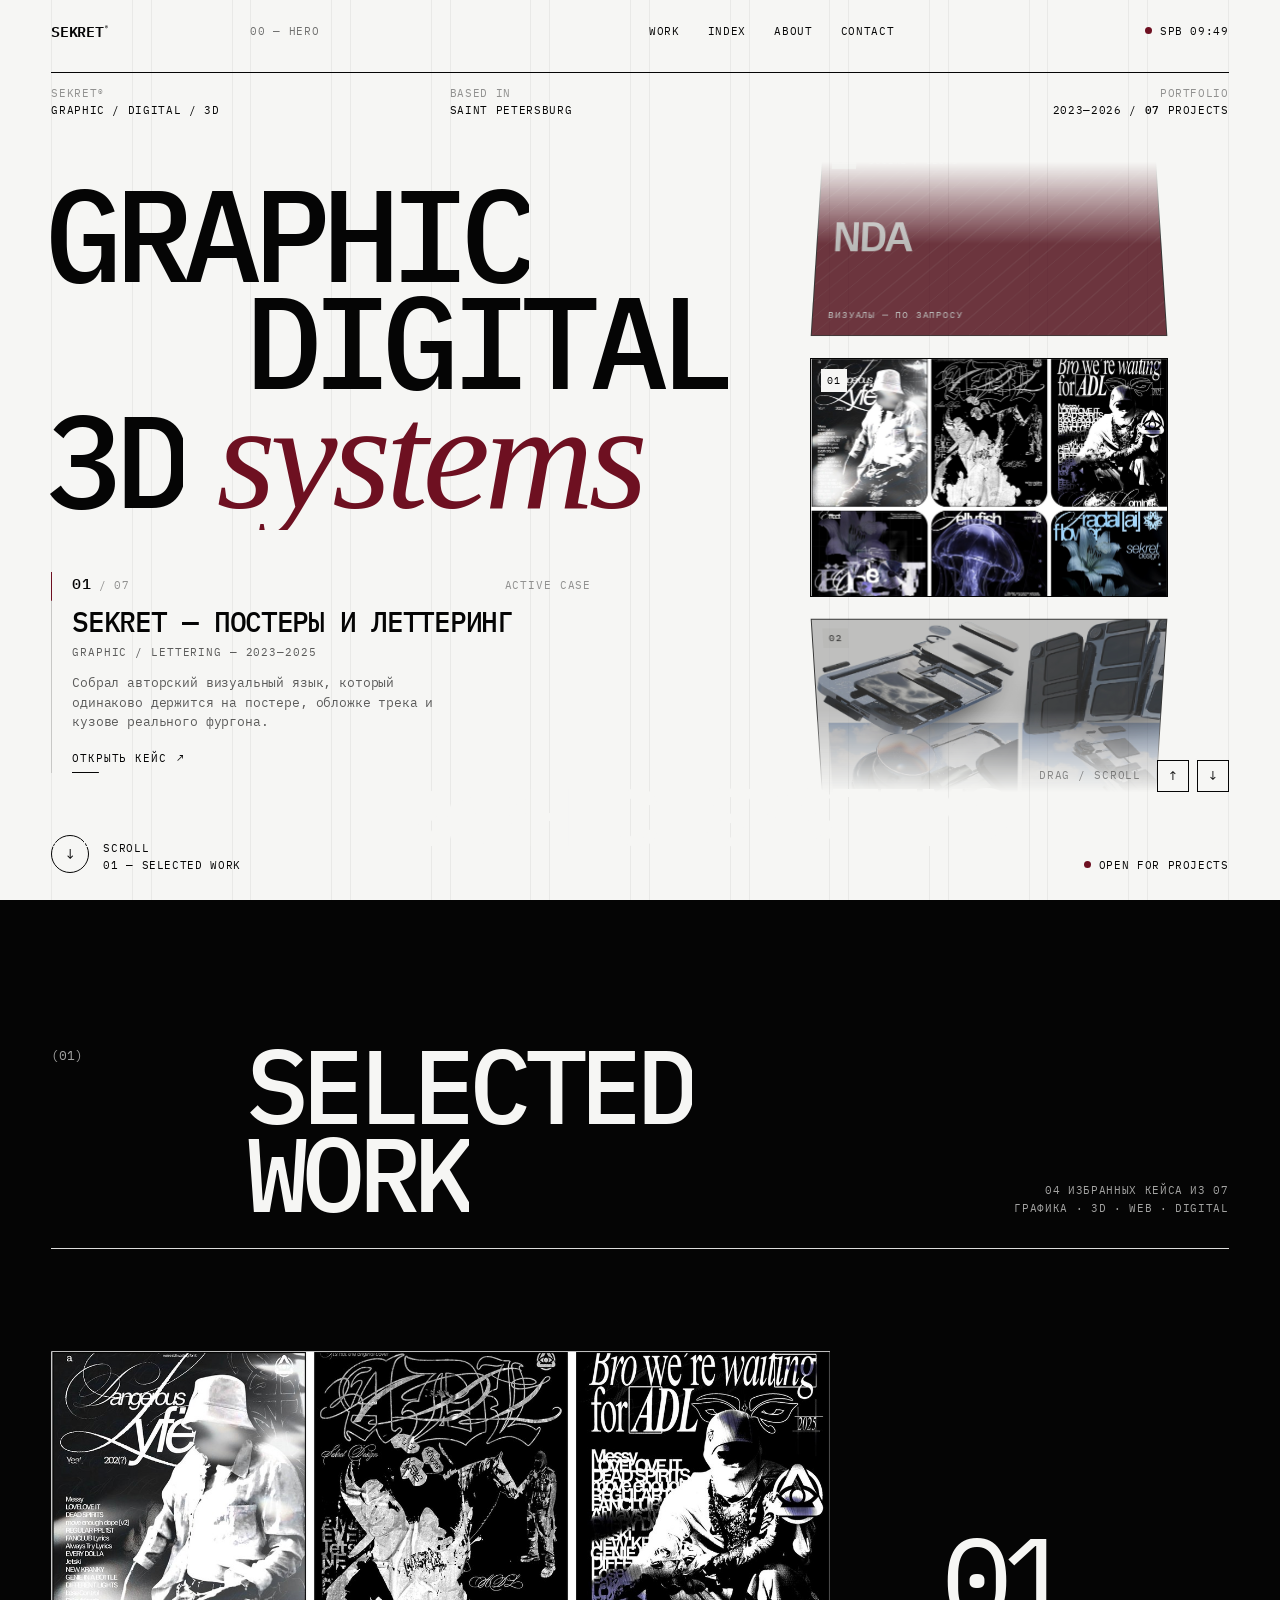
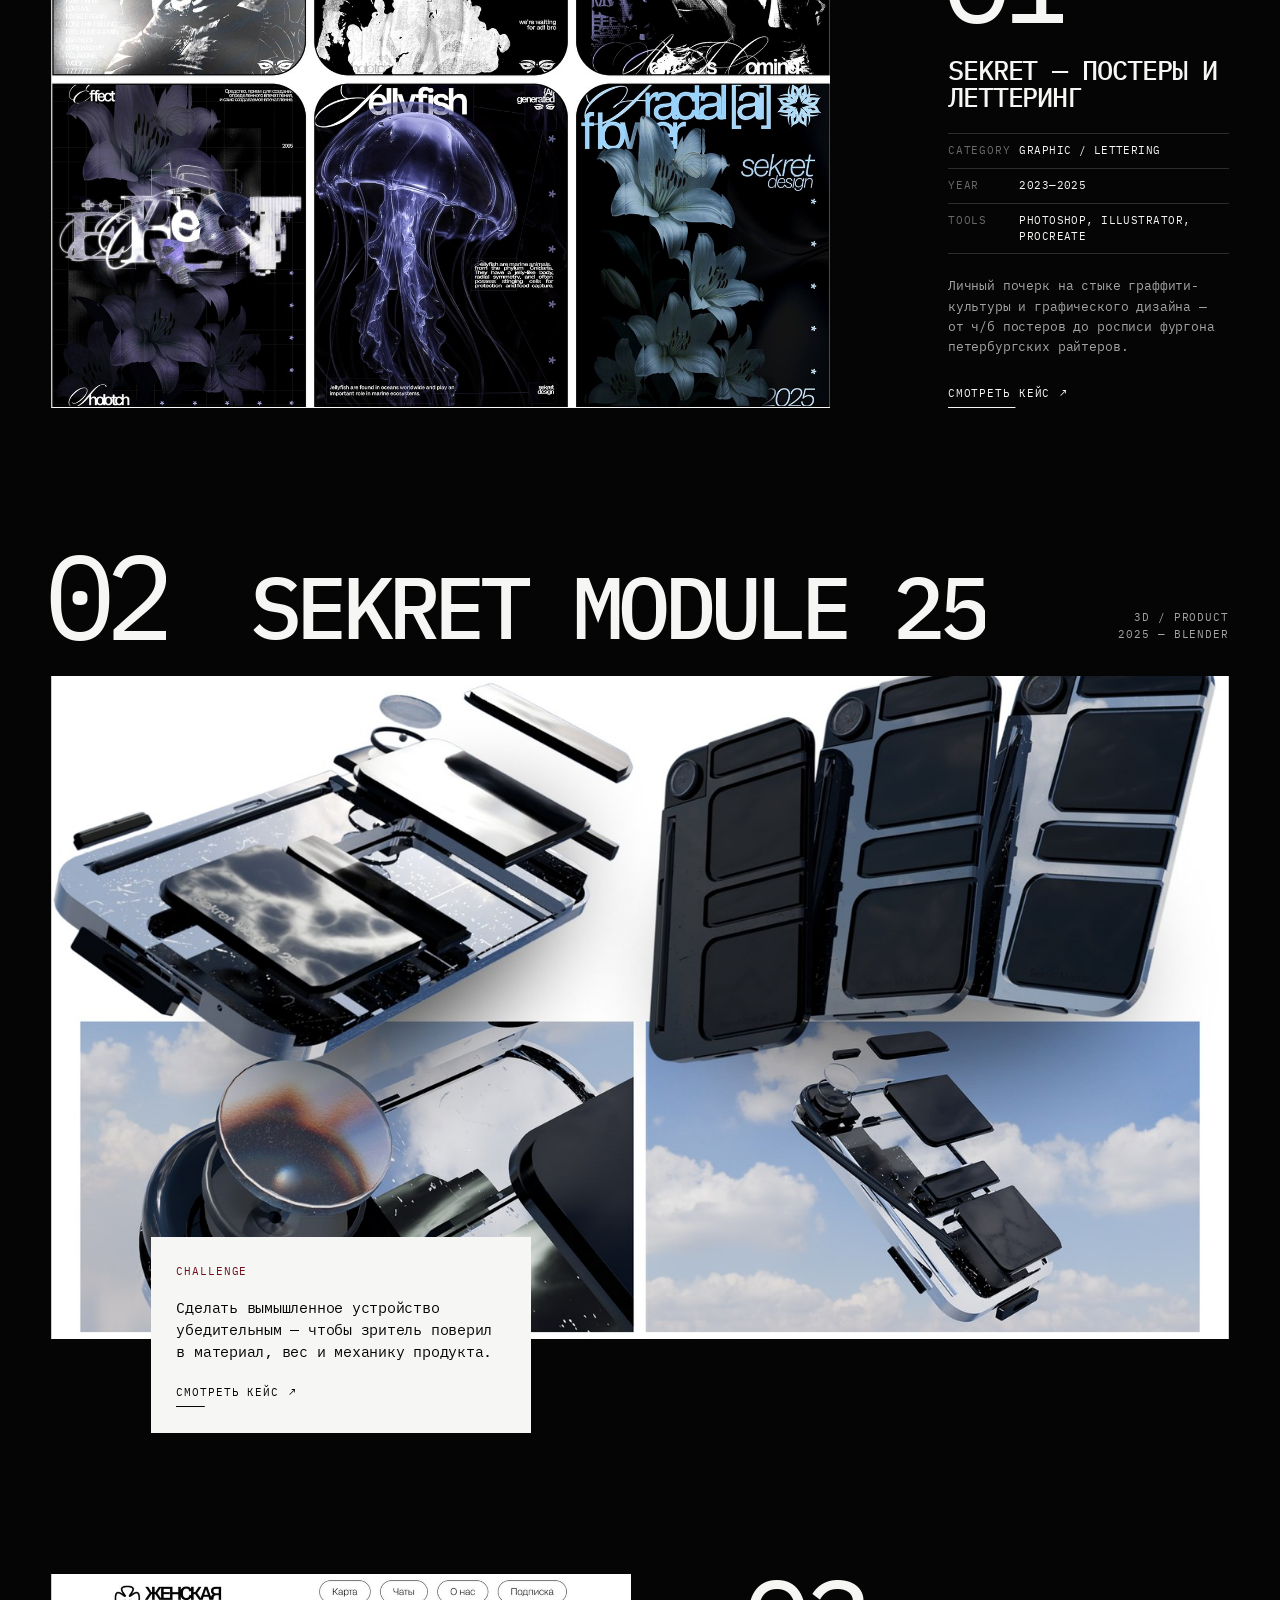
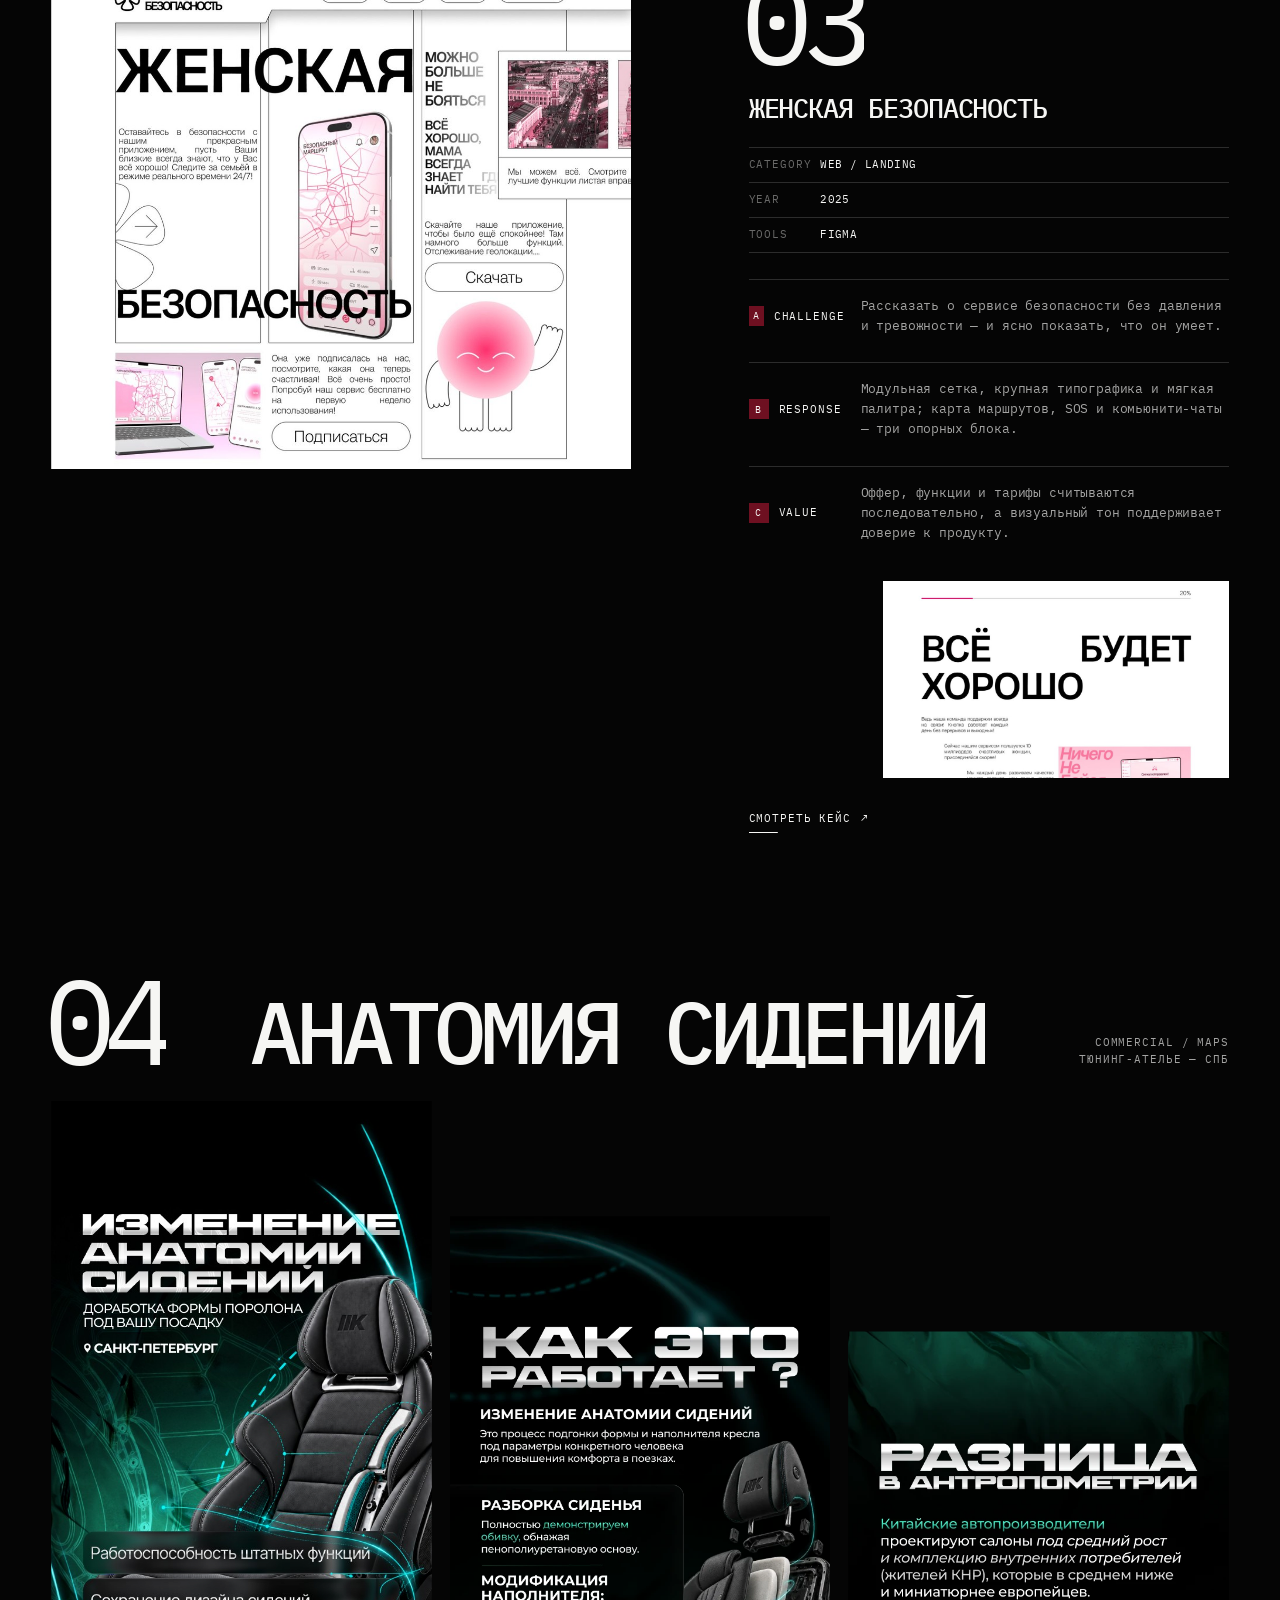
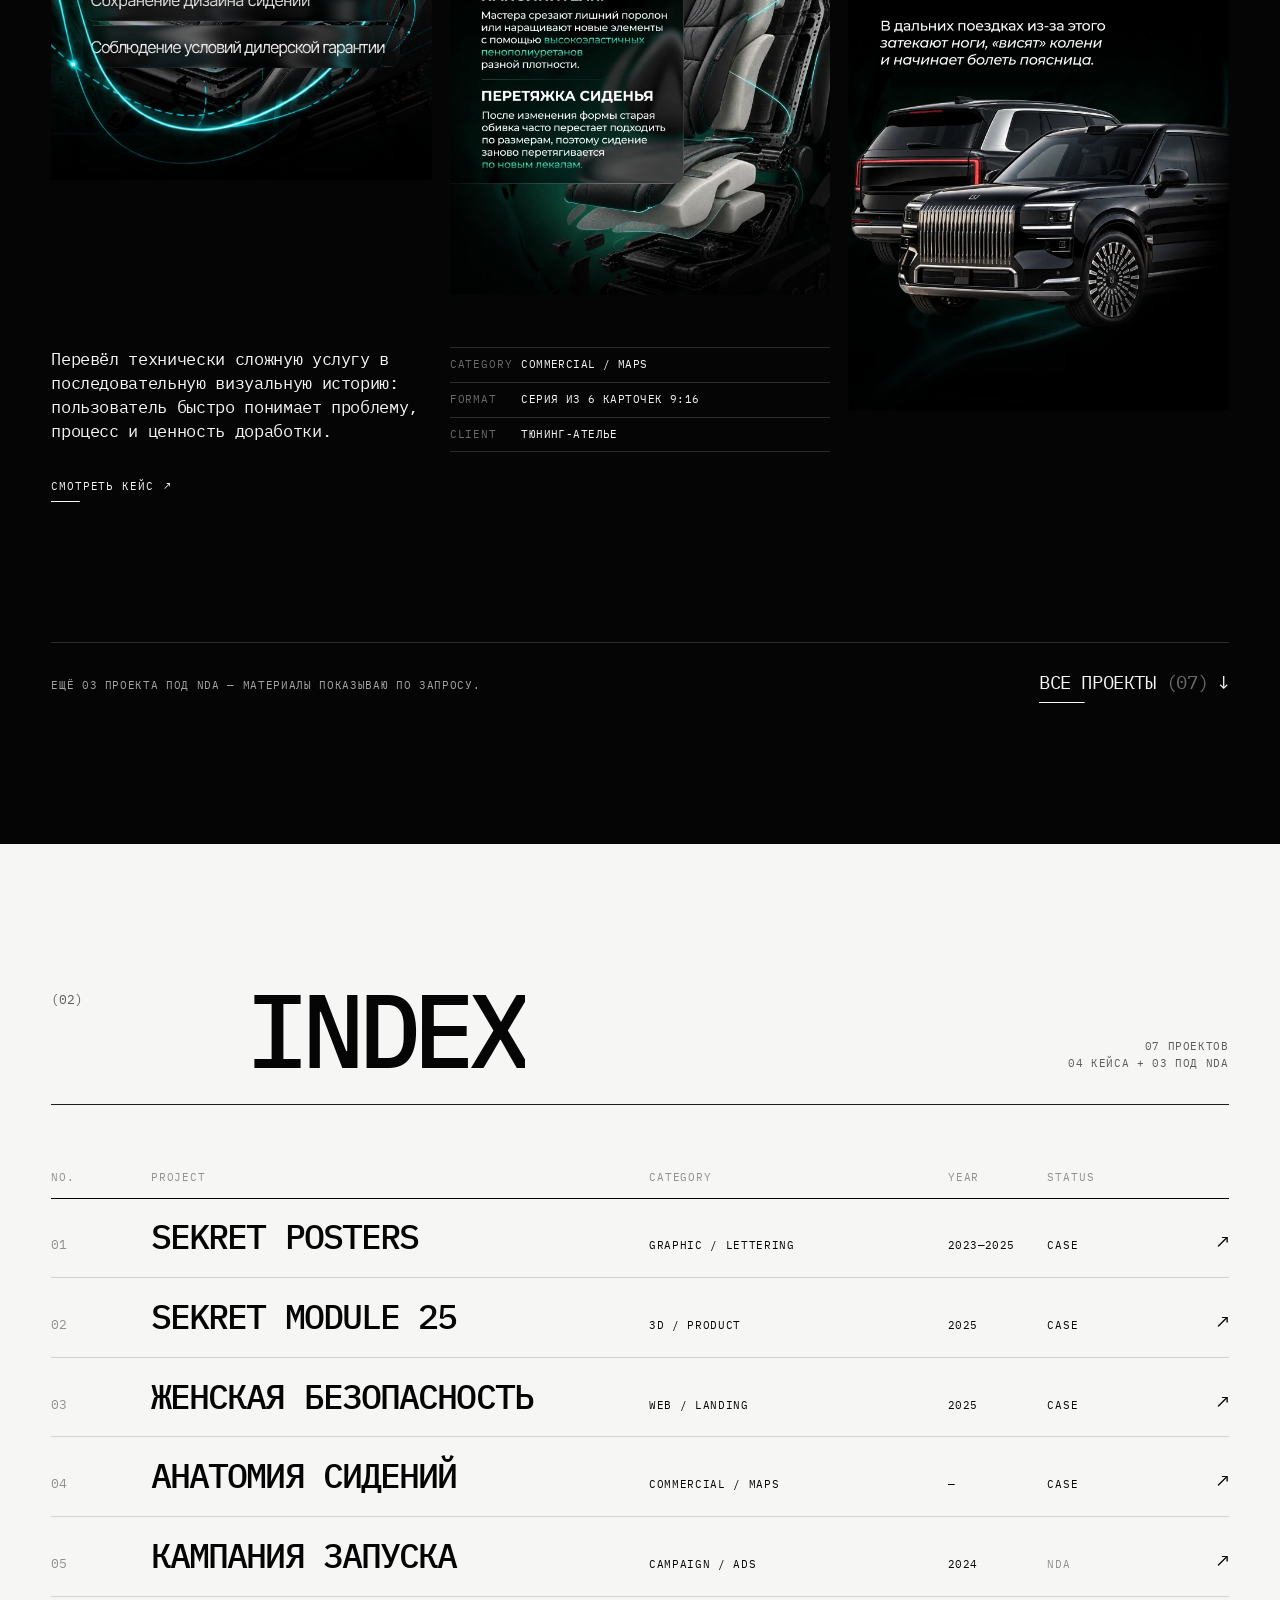
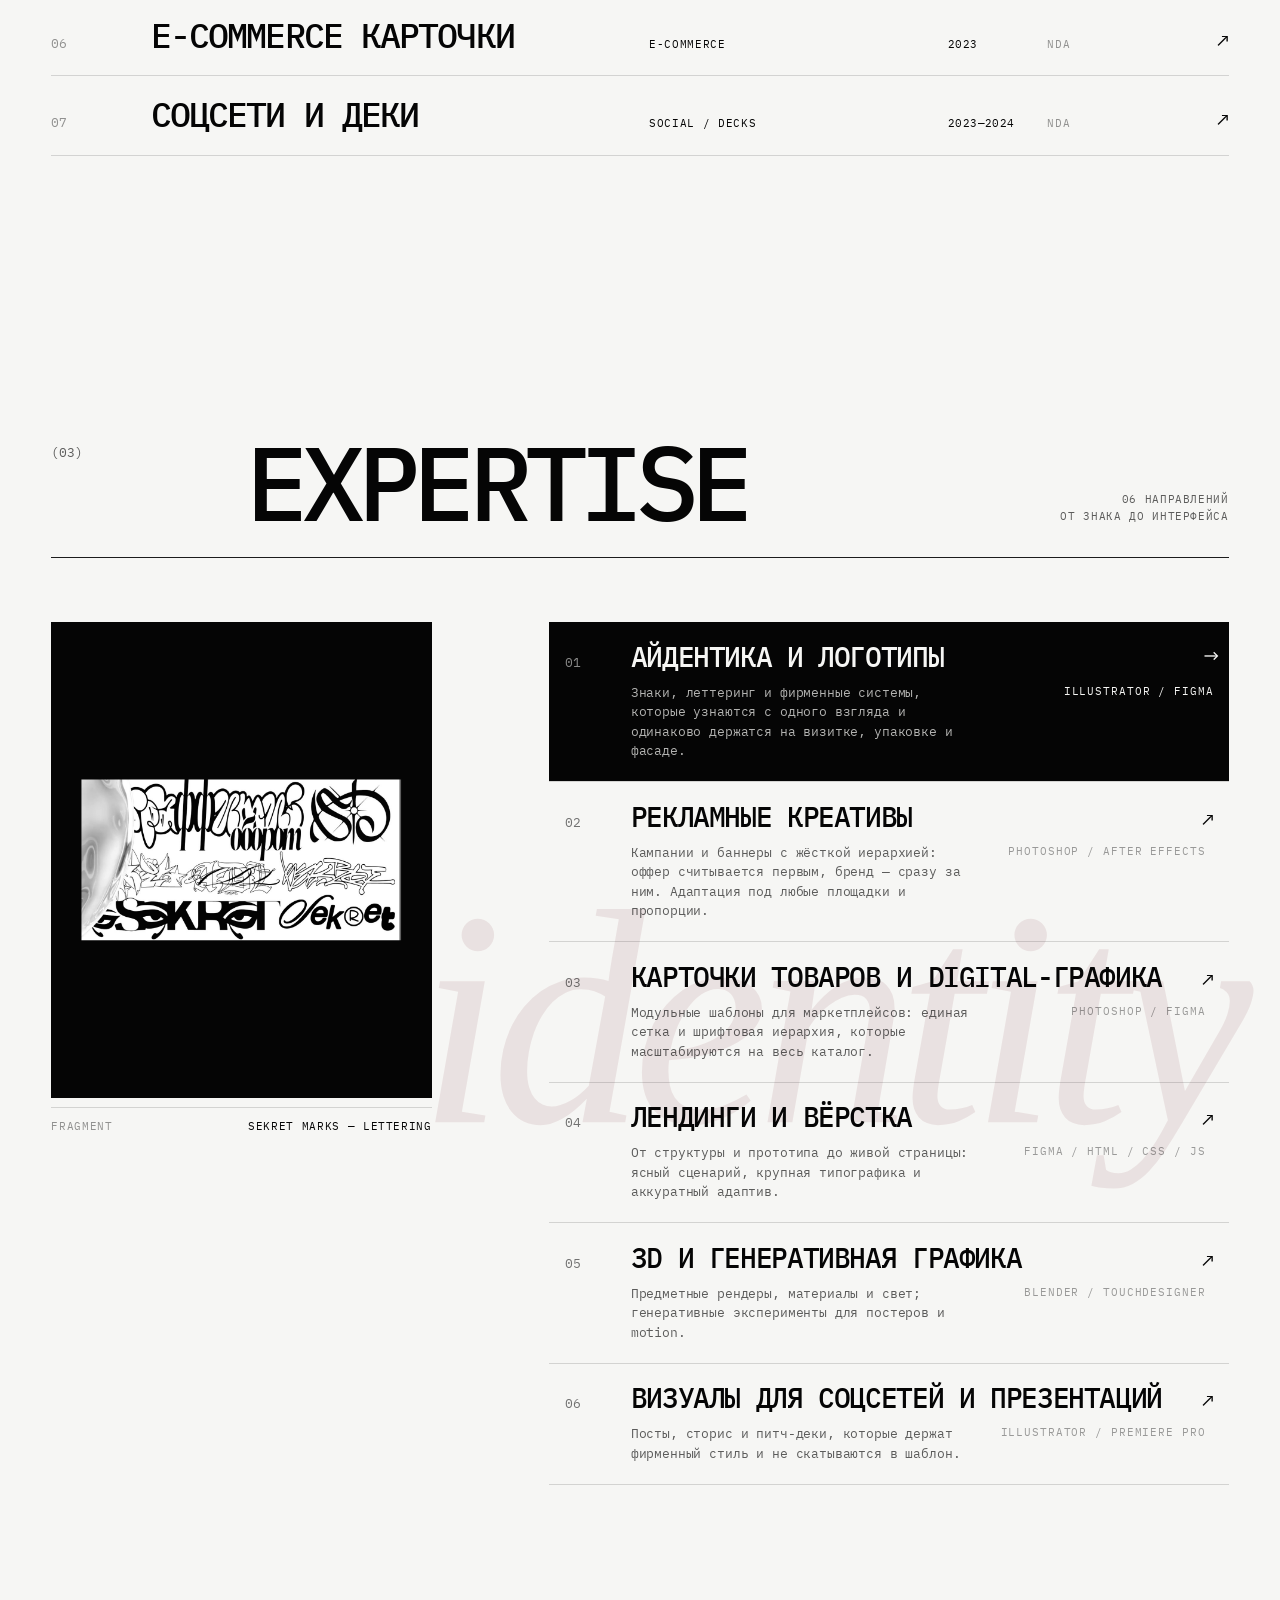
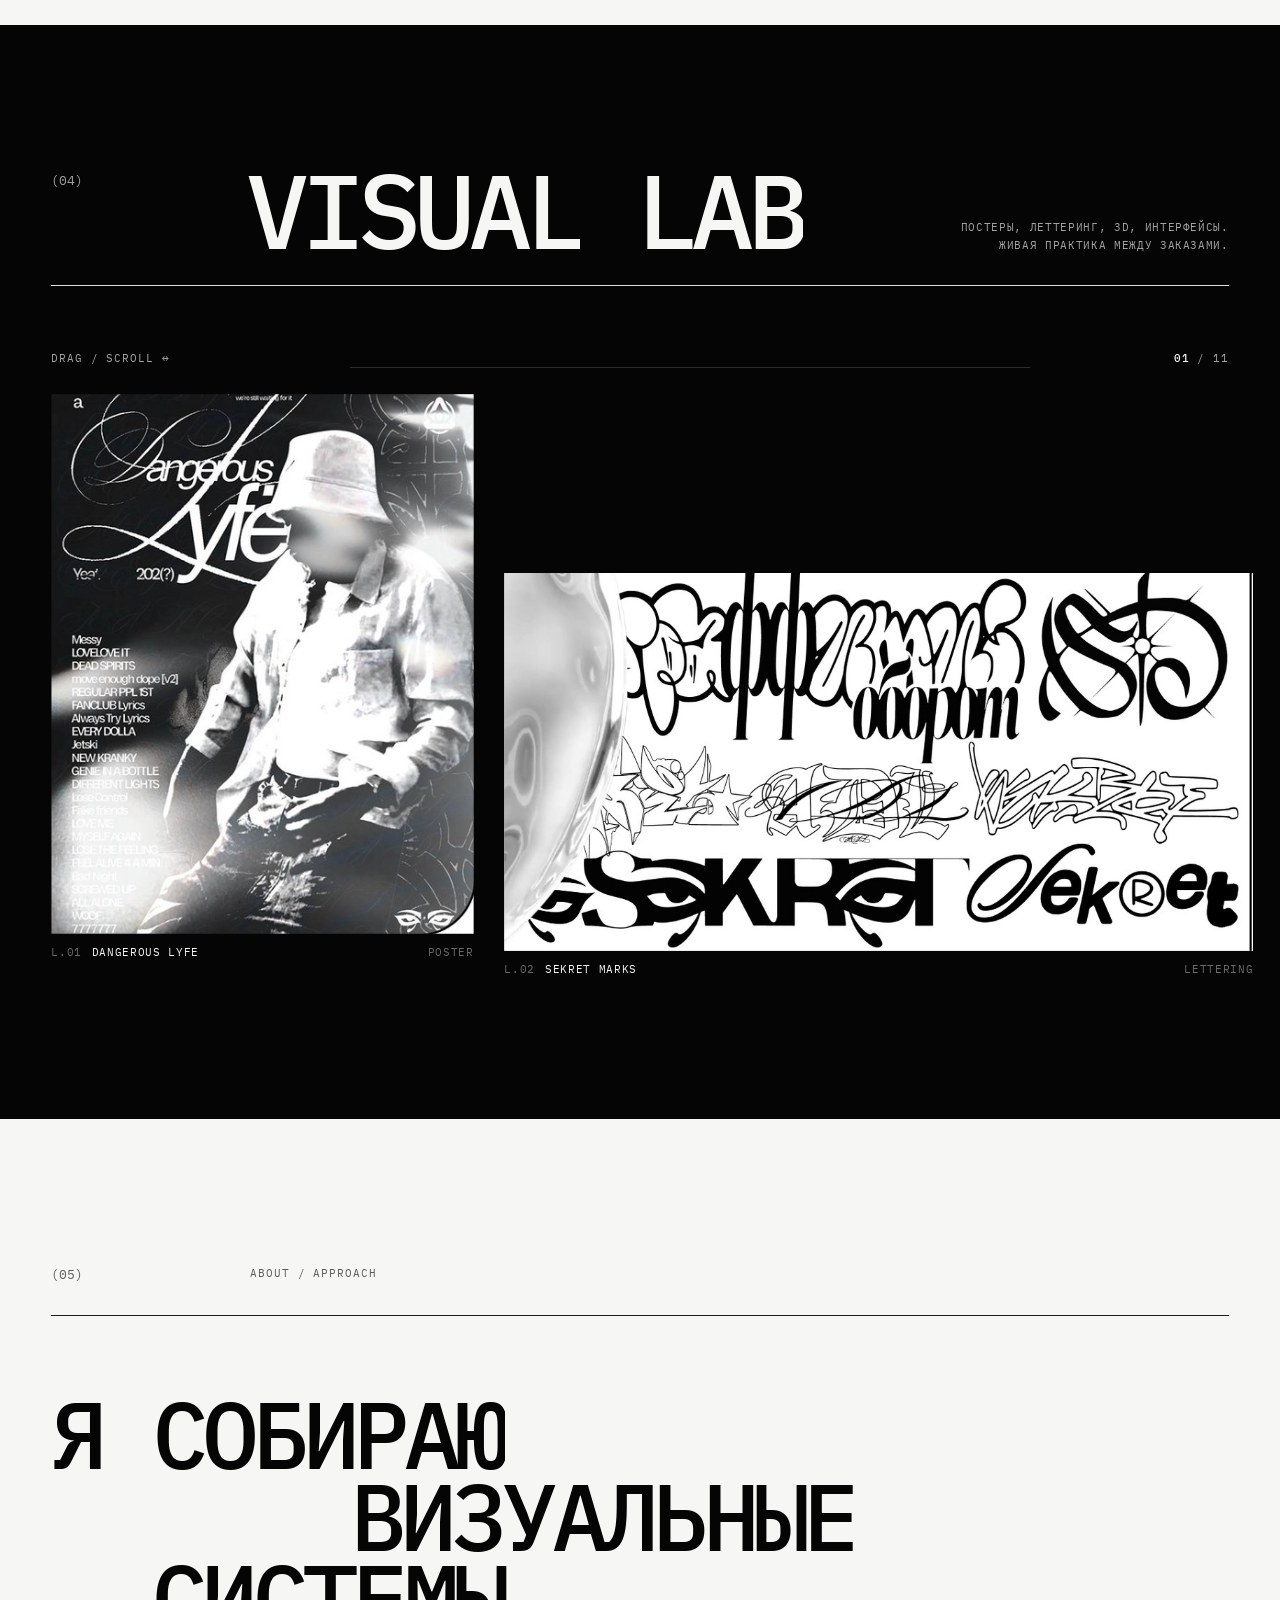
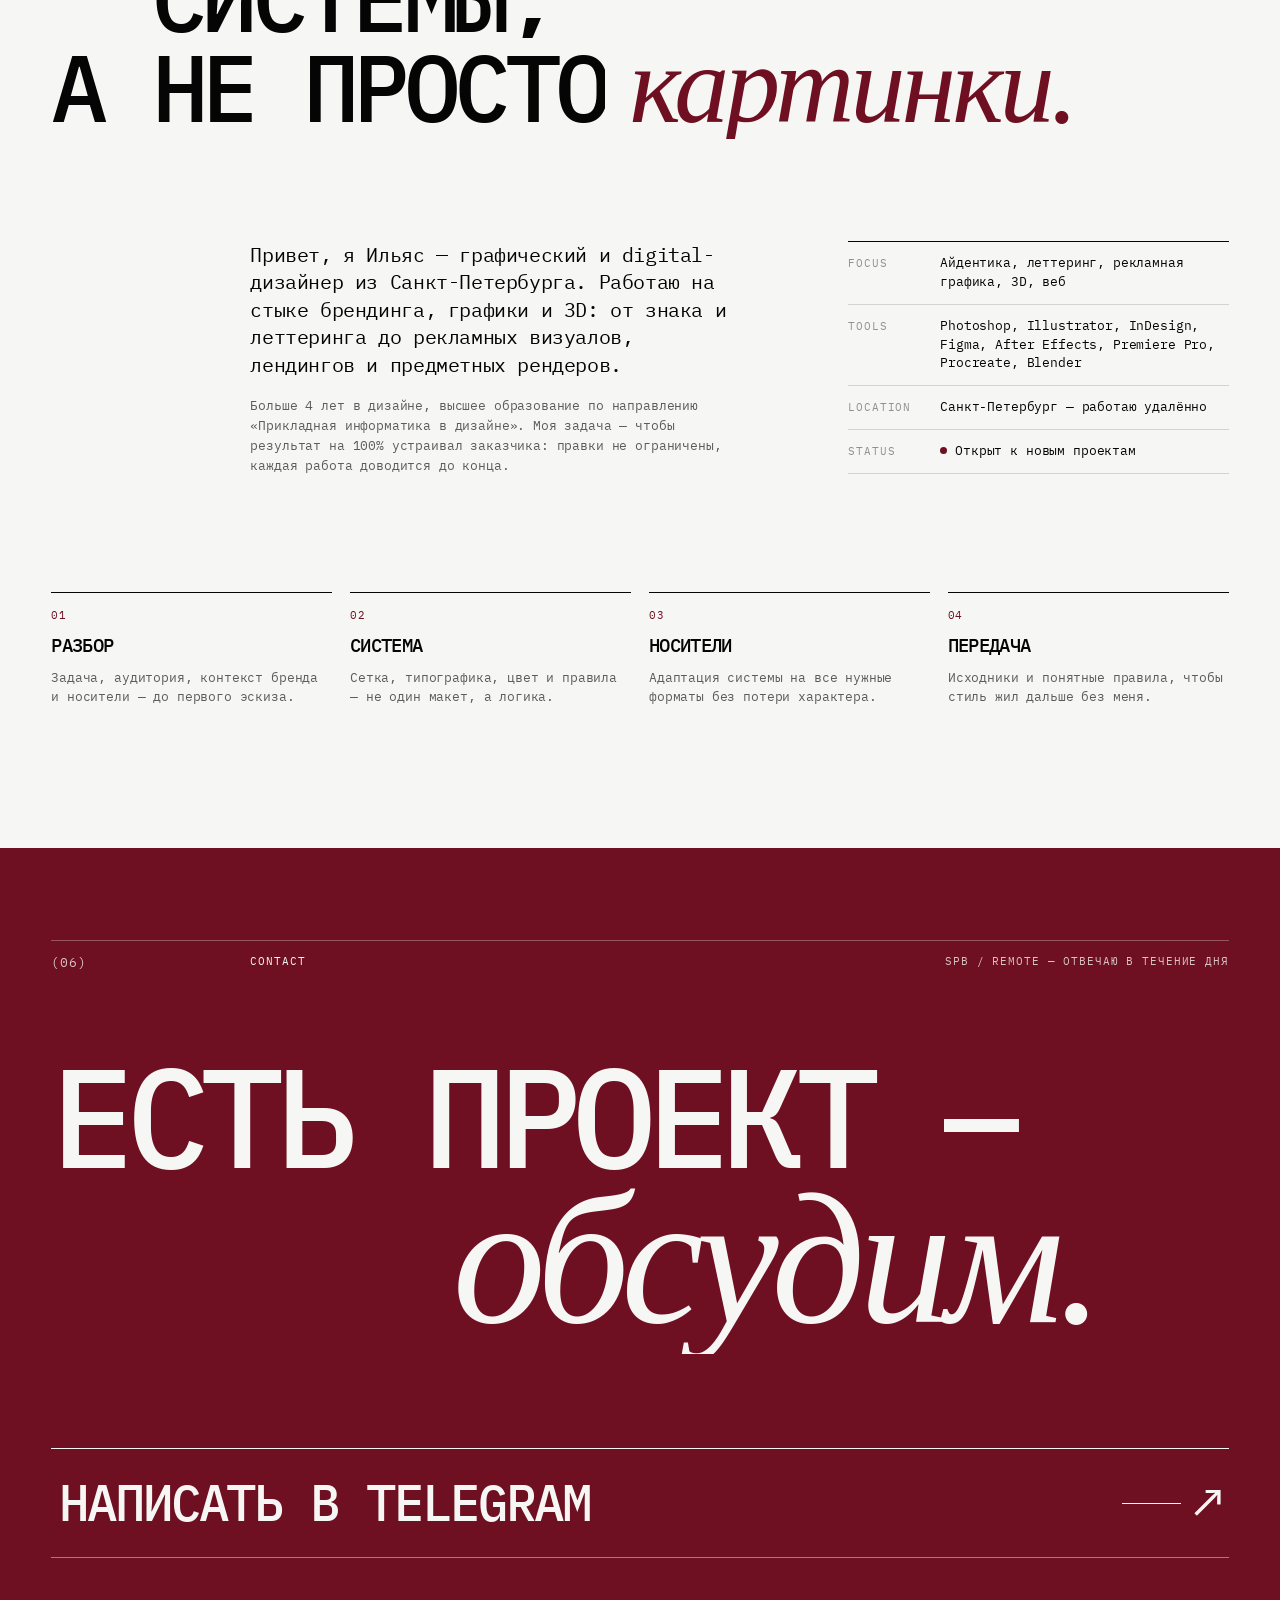
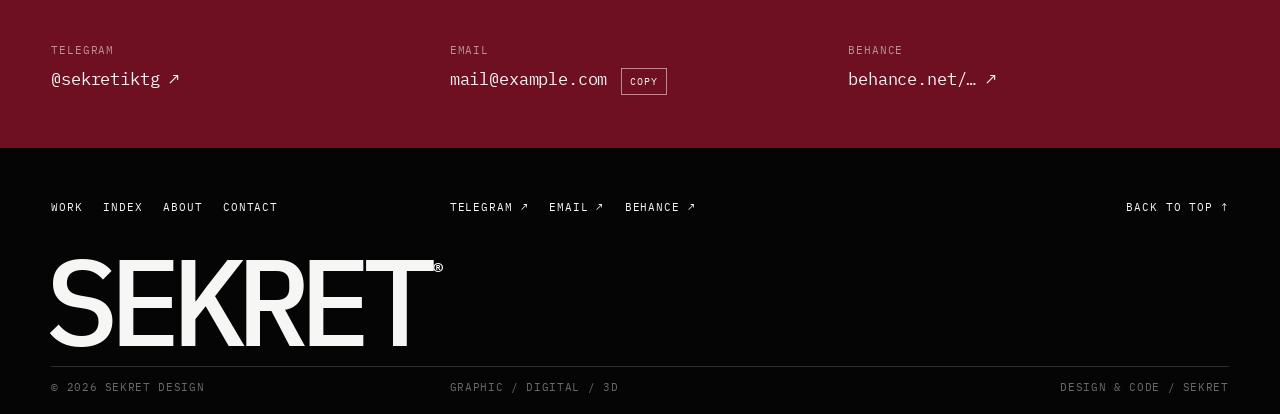
==== index.html @ 42b6dc70 "Initial commit" ====
<!DOCTYPE html>
<html lang="ru">
<head>
<meta charset="UTF-8">
<meta name="viewport" content="width=device-width, initial-scale=1.0">
<title>SEKRET® — графический и digital-дизайнер</title>
<meta name="description" content="SEKRET® — графический и digital-дизайнер из Санкт-Петербурга: айдентика, леттеринг, рекламные визуалы, 3D и лендинги.">
<meta name="theme-color" content="#F6F6F4">
<script>document.documentElement.classList.add('js');</script>
<link rel="preconnect" href="https://fonts.googleapis.com">
<link rel="preconnect" href="https://fonts.gstatic.com" crossorigin>
<link href="https://fonts.googleapis.com/css2?family=IBM+Plex+Mono:ital,wght@0,300;0,400;0,500;0,600;1,400&display=swap" rel="stylesheet">
<link rel="preload" as="image" href="assets/work/posters-grid.jpg">
<link rel="stylesheet" href="styles/style.css">
</head>
<body class="page-home">

<a class="skip" href="#work">Перейти к работам</a>

<!-- Шторка: лоадер при первом входе + переход между страницами -->
<div class="curtain" id="curtain" aria-hidden="true">
  <div class="site-shell grid-12 curtain-inner">
    <span class="cu-label" id="cuLabel">SEKRET®</span>
    <span class="cu-title" id="cuTitle">Graphic systems</span>
    <span class="cu-count" id="cuCount">000</span>
  </div>
</div>

<!-- ============ HEADER ============ -->
<header class="hdr" id="hdr">
  <div class="site-shell grid-12 hdr-row">
    <a class="hdr-brand" href="index.html#top" aria-label="SEKRET — на главную">SEKRET<sup>®</sup></a>
    <p class="hdr-section" aria-hidden="true"><span id="hdrSection">00 — Hero</span></p>
    <nav class="hdr-nav" aria-label="Основная навигация">
      <a href="index.html#work">Work</a>
      <a href="index.html#index">Index</a>
      <a href="index.html#about">About</a>
      <a href="index.html#contact">Contact</a>
    </nav>
    <p class="hdr-status"><span class="dot" aria-hidden="true"></span>SPB <time id="clock">--:--</time></p>
    <button class="hdr-menu" id="menuBtn" aria-expanded="false" aria-controls="menu">Menu</button>
  </div>
  <i class="hdr-progress" id="progress" aria-hidden="true"></i>
</header>

<nav class="menu" id="menu" aria-label="Мобильное меню" hidden>
  <div class="site-shell menu-inner">
    <a href="index.html#work"><span>01</span>Work</a>
    <a href="index.html#index"><span>02</span>Index</a>
    <a href="index.html#about"><span>05</span>About</a>
    <a href="index.html#contact"><span>06</span>Contact</a>
    <p class="menu-foot">Санкт-Петербург — удалённо<br><a href="https://t.me/sekretiktg" target="_blank" rel="noopener noreferrer">Telegram ↗</a></p>
  </div>
</nav>

<main id="main">

  <!-- ============ 00 / HERO — Rotary Case Index ============ -->
  <section class="hero" id="top" data-theme="light" data-label="00 — Hero">
    <div class="hero-stage" id="heroStage">

      <div class="hero-cols site-shell grid-12" aria-hidden="true">
        <i></i><i></i><i></i><i></i><i></i><i></i><i></i><i></i><i></i><i></i><i></i><i></i>
      </div>

      <div class="hero-inner site-shell">
        <div class="hero-top grid-12">
          <p class="ht-meta ht-meta--a"><span>SEKRET®</span><span>Graphic / Digital / 3D</span></p>
          <p class="ht-meta ht-meta--c"><span>Based in</span><span>Saint Petersburg</span></p>
          <p class="ht-meta ht-meta--d"><span>Portfolio</span><span>2023—2026 / <b id="projectCount">07</b> projects</span></p>
        </div>

        <div class="hero-main grid-12">
          <div class="hero-left">
            <h1 class="hero-title" id="heroTitle" aria-label="Graphic, digital, 3D systems">
              <span class="htl htl--1" aria-hidden="true"><span class="lm"><span class="li">Graphic</span></span></span>
              <span class="htl htl--2" aria-hidden="true"><span class="lm"><span class="li">Digital</span></span></span>
              <span class="htl htl--3" aria-hidden="true"><span class="lm"><span class="li">3D</span></span><span class="lm lm--serif"><em class="li">systems</em></span></span>
            </h1>

            <div class="hero-case" id="heroCase">
              <span class="hc-line" aria-hidden="true"><i id="hcProgress"></i></span>
              <p class="hc-count"><span class="hc-swap" data-swap="no"><span class="sw">01</span></span><span class="hc-total"> / <span id="hcTotal">07</span></span><span class="hc-label">Active case</span></p>
              <h2 class="hc-title"><span class="hc-swap" data-swap="title"><span class="sw">Sekret — постеры и леттеринг</span></span></h2>
              <p class="hc-cat"><span class="hc-swap" data-swap="cat"><span class="sw">Graphic / Lettering — 2023—2025</span></span></p>
              <p class="hc-text"><span class="hc-swap" data-swap="text"><span class="sw">Собрал авторский визуальный язык, который одинаково держится на постере, обложке трека и кузове реального фургона.</span></span></p>
              <a class="case-link hc-link" id="hcLink" href="project-1.html">Открыть кейс <b>↗</b></a>
            </div>
          </div>

          <div class="wheel" id="wheel" tabindex="0" data-cursor="dragv" role="group" aria-roledescription="carousel" aria-label="Кейсы: перетащите вверх или вниз, используйте стрелки или колесо мыши">
            <div class="wheel-stage" id="wheelStage">
              <div class="wheel-drum" id="wheelDrum">
                <!-- статичная обложка без JS; с JS барабан строится из scripts/projects.js -->
                <a class="wc is-active" href="project-1.html" aria-label="01 — Sekret — постеры и леттеринг"><span class="wc-media fit"><span class="crop" style="--sw:1800;--sh:1350;--x:186;--y:73;--w:1428;--h:952"><img src="assets/work/posters-grid.jpg" alt=""></span></span><span class="wc-no">01</span></a>
              </div>
            </div>
            <div class="wheel-ui">
              <span class="wu-hint"><span class="wu-d">Drag / scroll</span><span class="wu-m">Swipe</span></span>
              <button class="wu-btn" type="button" data-step="-1" aria-label="Предыдущий кейс">↑</button>
              <button class="wu-btn" type="button" data-step="1" aria-label="Следующий кейс">↓</button>
            </div>
          </div>
        </div>

        <div class="hero-foot grid-12">
          <a class="hero-cue" href="#work"><span class="cue-arrow" aria-hidden="true">↓</span><span>Scroll<br>01 — Selected work</span></a>
          <p class="hero-avail"><span class="dot" aria-hidden="true"></span>Open for projects</p>
        </div>
      </div>

      <div class="hero-veil" aria-hidden="true"></div>
    </div>
  </section>

  <!-- ============ 01 / SELECTED WORK ============ -->
  <section class="selected" id="work" data-theme="dark" data-label="01 — Work">

    <header class="sec-head site-shell grid-12">
      <p class="sec-num" data-reveal="text"><span class="lm"><span class="li">(01)</span></span></p>
      <h2 class="sec-title" data-reveal="text"><span class="lm"><span class="li">Selected</span></span> <span class="lm"><span class="li">work</span></span></h2>
      <p class="sec-meta" data-reveal="fade">04 избранных кейса из 07<br>Графика · 3D · Web · Digital</p>
      <i class="sec-rule" data-reveal="line"></i>
    </header>

    <!-- CASE 01 — media 8 cols + info 3 cols -->
    <article class="case case--a site-shell grid-12">
      <a class="case-media" href="project-1.html" data-cursor="view" aria-label="Открыть кейс: Sekret — постеры и леттеринг">
        <span class="case-frame" data-reveal="media">
          <span class="crop" style="--sw:1800;--sh:1350;--x:186;--y:73;--w:1428;--h:1204"><img src="assets/work/posters-grid.jpg" alt="Серия из шести постеров Sekret Design: Dangerous Lyfe, ADL, Effect, Jellyfish, Fractal flower" loading="lazy"></span>
        </span>
        <span class="case-overlay">
          <span class="co-tag">Арт-дирекшн · типографика · леттеринг</span>
          <span class="co-text">Собрал авторский визуальный язык, который одинаково держится на постере, обложке трека и кузове реального фургона.</span>
          <span class="co-cta">View project <b>↗</b></span>
        </span>
      </a>
      <div class="case-info">
        <span class="case-no" data-reveal="text"><span class="lm"><span class="li">01</span></span></span>
        <h3 class="case-title"><a href="project-1.html">Sekret — постеры и леттеринг</a></h3>
        <dl class="case-meta">
          <div><dt>Category</dt><dd>Graphic / Lettering</dd></div>
          <div><dt>Year</dt><dd>2023—2025</dd></div>
          <div><dt>Tools</dt><dd>Photoshop, Illustrator, Procreate</dd></div>
        </dl>
        <p class="case-statement">Личный почерк на стыке граффити-культуры и графического дизайна — от ч/б постеров до росписи фургона петербургских райтеров.</p>
        <a class="case-link" href="project-1.html">Смотреть кейс <b>↗</b></a>
      </div>
    </article>

    <!-- CASE 02 — full-width media + floating caption -->
    <article class="case case--b site-shell grid-12">
      <div class="case-headline">
        <span class="case-no" data-reveal="text"><span class="lm"><span class="li">02</span></span></span>
        <h3 class="case-title case-title--xl" data-reveal="text"><span class="lm"><span class="li"><a href="project-4.html">Sekret Module 25</a></span></span></h3>
        <p class="case-kicker">3D / Product<br>2025 — Blender</p>
      </div>
      <a class="case-media" href="project-4.html" data-cursor="view" aria-label="Открыть кейс: Sekret Module 25">
        <span class="case-frame" data-reveal="media">
          <span class="crop" style="--sw:1800;--sh:1027;--x:150;--y:116;--w:1500;--h:845"><img src="assets/work/3d-cover.jpg" alt="Модульное складное устройство Sekret Module 25: разборная схема, три стадии складывания и крупные планы на фоне неба" loading="lazy"></span>
        </span>
        <span class="case-overlay">
          <span class="co-tag">Моделирование · материалы · свет · анимация</span>
          <span class="co-text">Показал несуществующий продукт так, чтобы он ощущался осязаемым: материал и разборная схема становятся главным аргументом.</span>
          <span class="co-cta">View project <b>↗</b></span>
        </span>
      </a>
      <div class="case-float">
        <p class="cf-label">Challenge</p>
        <p class="cf-text">Сделать вымышленное устройство убедительным — чтобы зритель поверил в материал, вес и механику продукта.</p>
        <a class="case-link" href="project-4.html">Смотреть кейс <b>↗</b></a>
      </div>
    </article>

    <!-- CASE 03 — sticky media + scrolling story -->
    <article class="case case--c site-shell grid-12">
      <div class="case-sticky">
        <a class="case-media" href="project-5.html" data-cursor="view" aria-label="Открыть кейс: Женская безопасность">
          <span class="case-frame" data-reveal="media">
            <span class="crop" style="--sw:1100;--sh:1037;--x:0;--y:0;--w:1100;--h:940"><img src="assets/work/landing-cover.jpg" alt="Первый экран лендинга «Женская безопасность»: крупная типографика, смартфон с картой безопасного маршрута" loading="lazy"></span>
          </span>
          <span class="case-overlay">
            <span class="co-tag">UX-структура · веб-дизайн</span>
            <span class="co-text">Выстроил иерархию лендинга так, чтобы ключевые функции считывались с первого экрана, а тон оставался спокойным.</span>
            <span class="co-cta">View project <b>↗</b></span>
          </span>
        </a>
      </div>
      <div class="case-story">
        <span class="case-no" data-reveal="text"><span class="lm"><span class="li">03</span></span></span>
        <h3 class="case-title"><a href="project-5.html">Женская безопасность</a></h3>
        <dl class="case-meta">
          <div><dt>Category</dt><dd>Web / Landing</dd></div>
          <div><dt>Year</dt><dd>2025</dd></div>
          <div><dt>Tools</dt><dd>Figma</dd></div>
        </dl>
        <div class="story-step" data-reveal="fade">
          <p class="ss-label"><span>A</span>Challenge</p>
          <p>Рассказать о сервисе безопасности без давления и тревожности — и ясно показать, что он умеет.</p>
        </div>
        <div class="story-step" data-reveal="fade">
          <p class="ss-label"><span>B</span>Response</p>
          <p>Модульная сетка, крупная типографика и мягкая палитра; карта маршрутов, SOS и комьюнити-чаты — три опорных блока.</p>
        </div>
        <div class="story-step" data-reveal="fade">
          <p class="ss-label"><span>C</span>Value</p>
          <p>Оффер, функции и тарифы считываются последовательно, а визуальный тон поддерживает доверие к продукту.</p>
        </div>
        <div class="case-aux"><div data-reveal="media">
          <span class="crop" style="--sw:1100;--sh:917;--x:0;--y:290;--w:1100;--h:627"><img src="assets/work/landing-02.jpg" alt="Блок лендинга «Всё будет хорошо» с крупной типографикой" loading="lazy"></span>
        </div></div>
        <a class="case-link" href="project-5.html">Смотреть кейс <b>↗</b></a>
      </div>
    </article>

    <!-- CASE 04 — triptych of vertical cards -->
    <article class="case case--d site-shell grid-12">
      <div class="case-headline">
        <span class="case-no" data-reveal="text"><span class="lm"><span class="li">04</span></span></span>
        <h3 class="case-title case-title--xl" data-reveal="text"><span class="lm"><span class="li"><a href="project-7.html">Анатомия сидений</a></span></span></h3>
        <p class="case-kicker">Commercial / Maps<br>Тюнинг-ателье — СПб</p>
      </div>
      <div class="tri">
        <a class="case-media tri-card tri-card--1" href="project-7.html" data-cursor="view" aria-label="Открыть кейс: Анатомия сидений — обложка серии">
          <span class="case-frame" data-reveal="media"><img src="assets/work/tuning/1.jpg" alt="Карточка «Изменение анатомии сидений»: металлическая типографика и рендер кресла" width="650" height="1160" loading="lazy"></span>
          <span class="case-overlay"><span class="co-tag">Карточка 01 — обложка</span><span class="co-text">Оффер, география и три гарантии считываются до первого скролла.</span><span class="co-cta">View project <b>↗</b></span></span>
        </a>
        <a class="case-media tri-card tri-card--2" href="project-7.html" data-cursor="view" aria-label="Открыть кейс: Анатомия сидений — как это работает">
          <span class="case-frame" data-reveal="media"><img src="assets/work/tuning/3.webp" alt="Карточка «Как это работает?»: разобранный рендер кресла и три шага процесса" width="650" height="1160" loading="lazy"></span>
          <span class="case-overlay"><span class="co-tag">Карточка 03 — процесс</span><span class="co-text">Технология объяснена через разобранное кресло: текст привязан к слоям.</span><span class="co-cta">View project <b>↗</b></span></span>
        </a>
        <a class="case-media tri-card tri-card--3" href="project-7.html" data-cursor="view" aria-label="Открыть кейс: Анатомия сидений — разница в антропометрии">
          <span class="case-frame" data-reveal="media"><img src="assets/work/tuning/6.webp" alt="Карточка «Разница в антропометрии» с автомобилями" width="650" height="1160" loading="lazy"></span>
          <span class="case-overlay"><span class="co-tag">Карточка 06 — контекст</span><span class="co-text">Причина проблемы объяснена раньше, чем решение.</span><span class="co-cta">View project <b>↗</b></span></span>
        </a>
      </div>
      <div class="tri-info">
        <p class="tri-statement" data-reveal="fade">Перевёл технически сложную услугу в последовательную визуальную историю: пользователь быстро понимает проблему, процесс и ценность доработки.</p>
        <dl class="case-meta tri-meta">
          <div><dt>Category</dt><dd>Commercial / Maps</dd></div>
          <div><dt>Format</dt><dd>Серия из 6 карточек 9:16</dd></div>
          <div><dt>Client</dt><dd>Тюнинг-ателье</dd></div>
        </dl>
        <a class="case-link tri-link" href="project-7.html">Смотреть кейс <b>↗</b></a>
      </div>
    </article>

    <div class="selected-end site-shell grid-12">
      <p class="se-note">Ещё 03 проекта под NDA — материалы показываю по запросу.</p>
      <a class="se-link" href="#index">Все проекты <span>(07)</span> <b>↓</b></a>
    </div>
  </section>

  <!-- ============ 02 / PROJECT INDEX ============ -->
  <section class="index" id="index" data-theme="light" data-label="02 — Index">
    <header class="sec-head site-shell grid-12">
      <p class="sec-num" data-reveal="text"><span class="lm"><span class="li">(02)</span></span></p>
      <h2 class="sec-title" data-reveal="text"><span class="lm"><span class="li">Index</span></span></h2>
      <p class="sec-meta" data-reveal="fade"><span id="ixCount">07</span> проектов<br>04 кейса + 03 под NDA</p>
      <i class="sec-rule" data-reveal="line"></i>
    </header>

    <div class="site-shell">
      <div class="ix-head grid-12" aria-hidden="true">
        <span class="ix-c-no">No.</span>
        <span class="ix-c-title">Project</span>
        <span class="ix-c-cat">Category</span>
        <span class="ix-c-year">Year</span>
        <span class="ix-c-status">Status</span>
      </div>
      <ol class="ix-list" id="ixList"><!-- строится из scripts/projects.js --></ol>
    </div>

    <div class="ix-preview" id="ixPreview" aria-hidden="true"></div>
  </section>

  <!-- ============ 03 / EXPERTISE ============ -->
  <section class="xp" id="expertise" data-theme="light" data-label="03 — Expertise">
    <header class="sec-head site-shell grid-12">
      <p class="sec-num" data-reveal="text"><span class="lm"><span class="li">(03)</span></span></p>
      <h2 class="sec-title" data-reveal="text"><span class="lm"><span class="li">Expertise</span></span></h2>
      <p class="sec-meta" data-reveal="fade">06 направлений<br>от знака до интерфейса</p>
      <i class="sec-rule" data-reveal="line"></i>
    </header>

    <div class="xp-body site-shell grid-12">
      <span class="xp-word" id="xpWord" aria-hidden="true">identity</span>

      <aside class="xp-aside" aria-hidden="true">
        <div class="xp-preview" id="xpPreview">
          <span class="frame is-active crop" style="--sw:1400;--sh:646;--x:330;--y:0;--w:1070;--h:540"><img src="assets/work/sekret-cluster.jpg" alt=""></span>
          <span class="frame crop" style="--sw:1800;--sh:1350;--x:1150;--y:77;--w:460;--h:588"><img src="assets/work/posters-grid.jpg" alt=""></span>
          <span class="frame crop" style="--sw:900;--sh:684;--x:0;--y:0;--w:900;--h:592"><img src="assets/work/3d-folded.jpg" alt=""></span>
          <span class="frame crop" style="--sw:1100;--sh:1037;--x:0;--y:0;--w:1100;--h:940"><img src="assets/work/landing-cover.jpg" alt=""></span>
          <span class="frame crop" style="--sw:984;--sh:516;--x:48;--y:0;--w:936;--h:414"><img src="assets/work/3d-lens.jpg" alt=""></span>
          <span class="frame crop" style="--sw:1800;--sh:1350;--x:1150;--y:685;--w:460;--h:588"><img src="assets/work/posters-grid.jpg" alt=""></span>
        </div>
        <p class="xp-caption"><span>Fragment</span><span id="xpCaption">Sekret marks — lettering</span></p>
      </aside>

      <ol class="xp-list" id="xpList">
        <li class="xp-row is-active" data-word="identity" data-caption="Sekret marks — lettering">
          <button class="xp-head" type="button" aria-expanded="false"><span class="xp-no">01</span><span class="xp-name">Айдентика и логотипы</span><span class="xp-icon" aria-hidden="true"></span></button>
          <div class="xp-detail"><div class="xp-detail-in">
            <p class="xp-desc">Знаки, леттеринг и фирменные системы, которые узнаются с одного взгляда и одинаково держатся на визитке, упаковке и фасаде.</p>
            <p class="xp-tools">Illustrator / Figma</p>
          </div></div>
        </li>
        <li class="xp-row" data-word="campaign" data-caption="Bro we're waiting for ADL — poster">
          <button class="xp-head" type="button" aria-expanded="false"><span class="xp-no">02</span><span class="xp-name">Рекламные креативы</span><span class="xp-icon" aria-hidden="true"></span></button>
          <div class="xp-detail"><div class="xp-detail-in">
            <p class="xp-desc">Кампании и баннеры с жёсткой иерархией: оффер считывается первым, бренд — сразу за ним. Адаптация под любые площадки и пропорции.</p>
            <p class="xp-tools">Photoshop / After Effects</p>
          </div></div>
        </li>
        <li class="xp-row" data-word="commerce" data-caption="Sekret Module 25 — product render">
          <button class="xp-head" type="button" aria-expanded="false"><span class="xp-no">03</span><span class="xp-name">Карточки товаров и digital-графика</span><span class="xp-icon" aria-hidden="true"></span></button>
          <div class="xp-detail"><div class="xp-detail-in">
            <p class="xp-desc">Модульные шаблоны для маркетплейсов: единая сетка и шрифтовая иерархия, которые масштабируются на весь каталог.</p>
            <p class="xp-tools">Photoshop / Figma</p>
          </div></div>
        </li>
        <li class="xp-row" data-word="interface" data-caption="Женская безопасность — landing">
          <button class="xp-head" type="button" aria-expanded="false"><span class="xp-no">04</span><span class="xp-name">Лендинги и вёрстка</span><span class="xp-icon" aria-hidden="true"></span></button>
          <div class="xp-detail"><div class="xp-detail-in">
            <p class="xp-desc">От структуры и прототипа до живой страницы: ясный сценарий, крупная типографика и аккуратный адаптив.</p>
            <p class="xp-tools">Figma / HTML / CSS / JS</p>
          </div></div>
        </li>
        <li class="xp-row" data-word="depth" data-caption="Lens study — Blender">
          <button class="xp-head" type="button" aria-expanded="false"><span class="xp-no">05</span><span class="xp-name">3D и генеративная графика</span><span class="xp-icon" aria-hidden="true"></span></button>
          <div class="xp-detail"><div class="xp-detail-in">
            <p class="xp-desc">Предметные рендеры, материалы и свет; генеративные эксперименты для постеров и motion.</p>
            <p class="xp-tools">Blender / TouchDesigner</p>
          </div></div>
        </li>
        <li class="xp-row" data-word="content" data-caption="Fractal [ai] flower — poster">
          <button class="xp-head" type="button" aria-expanded="false"><span class="xp-no">06</span><span class="xp-name">Визуалы для соцсетей и презентаций</span><span class="xp-icon" aria-hidden="true"></span></button>
          <div class="xp-detail"><div class="xp-detail-in">
            <p class="xp-desc">Посты, сторис и питч-деки, которые держат фирменный стиль и не скатываются в шаблон.</p>
            <p class="xp-tools">Illustrator / Premiere Pro</p>
          </div></div>
        </li>
      </ol>
    </div>
  </section>

  <!-- ============ 04 / VISUAL LAB ============ -->
  <section class="lab" id="lab" data-theme="dark" data-label="04 — Lab">
    <header class="sec-head site-shell grid-12">
      <p class="sec-num" data-reveal="text"><span class="lm"><span class="li">(04)</span></span></p>
      <h2 class="sec-title" data-reveal="text"><span class="lm"><span class="li">Visual</span></span> <span class="lm"><span class="li">lab</span></span></h2>
      <p class="sec-meta" data-reveal="fade">Постеры, леттеринг, 3D, интерфейсы.<br>Живая практика между заказами.</p>
      <i class="sec-rule" data-reveal="line"></i>
    </header>

    <div class="lab-bar site-shell grid-12">
      <p class="lab-hint"><span class="lab-hint-d">Drag / scroll</span><span class="lab-hint-m">Swipe</span> ↔</p>
      <p class="lab-count"><b id="labNow">01</b> / <span id="labTotal">11</span></p>
      <span class="lab-progress" aria-hidden="true"><i id="labProgress"></i></span>
    </div>

    <div class="lab-track" id="labTrack" data-cursor="drag" tabindex="0" role="region" aria-label="Visual lab — горизонтальная лента экспериментов">
      <figure class="lab-item lab-item--l lab-item--top">
        <div class="lab-media" data-reveal="media">
          <span class="crop" style="--sw:1800;--sh:1350;--x:190;--y:77;--w:460;--h:588"><img src="assets/work/posters-grid.jpg" alt="Постер Dangerous Lyfe" loading="lazy"></span>
          <span class="lab-alt"><img src="assets/work/poster-adl.jpg" alt="" loading="lazy"></span>
          <span class="lab-tag">Poster ⇄ alt</span>
        </div>
        <figcaption><span>L.01</span>Dangerous Lyfe<em>Poster</em></figcaption>
      </figure>

      <figure class="lab-item lab-item--m lab-item--bottom">
        <div class="lab-media lab-media--paper" data-reveal="media">
          <span class="crop" style="--sw:1400;--sh:646;--x:330;--y:0;--w:1070;--h:540"><img src="assets/work/sekret-cluster.jpg" alt="Кластер леттеринг-знаков Sekret" loading="lazy"></span>
          <span class="lab-tag">Lettering</span>
        </div>
        <figcaption><span>L.02</span>Sekret marks<em>Lettering</em></figcaption>
      </figure>

      <figure class="lab-item lab-item--s lab-item--top">
        <div class="lab-media" data-reveal="media">
          <span class="crop" style="--sw:1800;--sh:1350;--x:670;--y:685;--w:460;--h:588"><img src="assets/work/posters-grid.jpg" alt="Постер Jellyfish" loading="lazy"></span>
          <span class="lab-tag">AI / poster</span>
        </div>
        <figcaption><span>L.03</span>Jellyfish<em>AI / Poster</em></figcaption>
      </figure>

      <figure class="lab-item lab-item--m lab-item--center">
        <div class="lab-media" data-reveal="media">
          <span class="crop" style="--sw:984;--sh:516;--x:48;--y:0;--w:936;--h:414"><img src="assets/work/3d-lens.jpg" alt="3D: крупный план линзы" loading="lazy"></span>
          <span class="lab-alt"><img src="assets/work/3d-sky.jpg" alt="" loading="lazy"></span>
          <span class="lab-tag">3D ⇄ alt</span>
        </div>
        <figcaption><span>L.04</span>Lens study<em>3D / Blender</em></figcaption>
      </figure>

      <figure class="lab-item lab-item--l lab-item--top">
        <div class="lab-media lab-media--paper" data-reveal="media">
          <span class="crop" style="--sw:987;--sh:933;--x:16;--y:0;--w:722;--h:933"><img src="assets/work/truck-lettering.jpg" alt="Леттеринг «Графферство оборот» и роспись фургона" loading="lazy"></span>
          <span class="lab-tag">Street</span>
        </div>
        <figcaption><span>L.05</span>Графферство оборот<em>Lettering / Street</em></figcaption>
      </figure>

      <figure class="lab-item lab-item--s lab-item--bottom">
        <div class="lab-media" data-reveal="media">
          <span class="crop" style="--sw:1800;--sh:1350;--x:190;--y:685;--w:460;--h:588"><img src="assets/work/posters-grid.jpg" alt="Типографический постер Effect" loading="lazy"></span>
          <span class="lab-tag">Type</span>
        </div>
        <figcaption><span>L.06</span>Effect<em>Typography</em></figcaption>
      </figure>

      <figure class="lab-item lab-item--l lab-item--center">
        <div class="lab-media lab-media--paper" data-reveal="media">
          <span class="crop" style="--sw:984;--sh:684;--x:0;--y:0;--w:984;--h:588"><img src="assets/work/3d-exploded.jpg" alt="3D: разборная схема устройства" loading="lazy"></span>
          <span class="lab-alt"><img src="assets/work/3d-folded.jpg" alt="" loading="lazy"></span>
          <span class="lab-tag">Depth ⇄ alt</span>
        </div>
        <figcaption><span>L.07</span>Exploded view<em>3D / Product</em></figcaption>
      </figure>

      <figure class="lab-item lab-item--m lab-item--top">
        <div class="lab-media" data-reveal="media">
          <span class="crop" style="--sw:1800;--sh:1350;--x:1150;--y:685;--w:460;--h:588"><img src="assets/work/posters-grid.jpg" alt="Постер Fractal [ai] flower" loading="lazy"></span>
          <span class="lab-tag">AI / poster</span>
        </div>
        <figcaption><span>L.08</span>Fractal [ai] flower<em>AI / Poster</em></figcaption>
      </figure>

      <figure class="lab-item lab-item--m lab-item--bottom">
        <div class="lab-media lab-media--paper" data-reveal="media">
          <span class="crop" style="--sw:1100;--sh:917;--x:0;--y:290;--w:1100;--h:627"><img src="assets/work/landing-02.jpg" alt="Интерфейс: блок «Всё будет хорошо»" loading="lazy"></span>
          <span class="lab-tag">Interface</span>
        </div>
        <figcaption><span>L.09</span>Всё будет хорошо<em>Web / Type</em></figcaption>
      </figure>

      <figure class="lab-item lab-item--s lab-item--center">
        <div class="lab-media" data-reveal="media">
          <span class="crop" style="--sw:1800;--sh:1350;--x:670;--y:77;--w:460;--h:588"><img src="assets/work/posters-grid.jpg" alt="Постер ADL" loading="lazy"></span>
          <span class="lab-tag">Poster</span>
        </div>
        <figcaption><span>L.10</span>ADL<em>Poster</em></figcaption>
      </figure>

      <figure class="lab-item lab-item--l lab-item--top">
        <div class="lab-media" data-reveal="media">
          <span class="crop" style="--sw:900;--sh:516;--x:0;--y:0;--w:900;--h:414"><img src="assets/work/3d-sky.jpg" alt="3D: устройство на фоне неба" loading="lazy"></span>
          <span class="lab-tag">3D</span>
        </div>
        <figcaption><span>L.11</span>Sky render<em>3D / Blender</em></figcaption>
      </figure>
    </div>
  </section>

  <!-- ============ 05 / ABOUT ============ -->
  <section class="about" id="about" data-theme="light" data-label="05 — About">
    <div class="site-shell">
      <div class="about-top grid-12">
        <p class="sec-num" data-reveal="text"><span class="lm"><span class="li">(05)</span></span></p>
        <p class="about-kicker" data-reveal="fade">About / Approach</p>
        <i class="sec-rule" data-reveal="line"></i>
      </div>

      <h2 class="about-statement grid-12" data-reveal="text">
        <span class="as as--1"><span class="lm"><span class="li">Я собираю</span></span></span>
        <span class="as as--2"><span class="lm"><span class="li">визуальные</span></span></span>
        <span class="as as--3"><span class="lm"><span class="li">системы,</span></span></span>
        <span class="as as--4"><span class="lm"><span class="li">а не просто</span></span><span class="lm lm--serif"><em class="li">картинки.</em></span></span>
      </h2>

      <div class="about-body grid-12">
        <div class="about-text" data-reveal="fade">
          <p class="about-lead">Привет, я Ильяс — графический и digital-дизайнер из Санкт-Петербурга. Работаю на стыке брендинга, графики и 3D: от знака и леттеринга до рекламных визуалов, лендингов и предметных рендеров.</p>
          <p>Больше 4 лет в дизайне, высшее образование по направлению «Прикладная информатика в дизайне». Моя задача — чтобы результат на 100% устраивал заказчика: правки не ограничены, каждая работа доводится до конца.</p>
        </div>
        <dl class="about-meta" data-reveal="fade">
          <div><dt>Focus</dt><dd>Айдентика, леттеринг, рекламная графика, 3D, веб</dd></div>
          <div><dt>Tools</dt><dd>Photoshop, Illustrator, InDesign, Figma, After Effects, Premiere Pro, Procreate, Blender</dd></div>
          <div><dt>Location</dt><dd>Санкт-Петербург — работаю удалённо</dd></div>
          <div><dt>Status</dt><dd><span class="dot" aria-hidden="true"></span>Открыт к новым проектам</dd></div>
        </dl>
      </div>

      <ol class="approach grid-12">
        <li data-reveal="fade"><span>01</span><b>Разбор</b>Задача, аудитория, контекст бренда и носители — до первого эскиза.</li>
        <li data-reveal="fade"><span>02</span><b>Система</b>Сетка, типографика, цвет и правила — не один макет, а логика.</li>
        <li data-reveal="fade"><span>03</span><b>Носители</b>Адаптация системы на все нужные форматы без потери характера.</li>
        <li data-reveal="fade"><span>04</span><b>Передача</b>Исходники и понятные правила, чтобы стиль жил дальше без меня.</li>
      </ol>
    </div>
  </section>

  <!-- ============ 06 / CONTACT ============ -->
  <section class="contact" id="contact" data-theme="accent" data-label="06 — Contact">
    <div class="site-shell contact-inner">
      <div class="contact-top grid-12">
        <p class="sec-num">(06)</p>
        <p class="ct-meta">Contact</p>
        <p class="ct-meta ct-meta--r">SPB / Remote — отвечаю в течение дня</p>
      </div>

      <h2 class="contact-title grid-12" data-reveal="wipe">
        <span class="ctl ctl--1"><span class="lm"><span class="li">Есть проект&nbsp;—</span></span></span>
        <span class="ctl ctl--2"><span class="lm lm--serif"><em class="li" id="ctWord">обсудим.</em></span></span>
      </h2>

      <a class="contact-cta" href="https://t.me/sekretiktg" target="_blank" rel="noopener noreferrer" data-cursor="write">
        <span class="cc-text">Написать в Telegram</span>
        <span class="cc-arrow" aria-hidden="true"><i class="cc-line"></i>↗</span>
      </a>

      <ul class="contact-links grid-12">
        <li><span class="cl-k">Telegram</span><a href="https://t.me/sekretiktg" target="_blank" rel="noopener noreferrer" data-cursor="write">@sekretiktg <b>↗</b></a></li>
        <li><span class="cl-k">Email</span><span class="cl-row"><a href="mailto:mail@example.com" data-cursor="write">mail@example.com</a><button class="copy" type="button" data-copy="mail@example.com">Copy</button></span></li>
        <li><span class="cl-k">Behance</span><a href="#" target="_blank" rel="noopener noreferrer" data-cursor="open">behance.net/… <b>↗</b></a></li>
      </ul>
    </div>
  </section>

</main>

<!-- ============ FOOTER — compact system closure ============ -->
<footer class="footer" data-theme="dark" data-label="06 — Contact">
  <div class="site-shell">
    <div class="footer-top grid-12">
      <nav class="ft-col ft-col--nav" aria-label="Навигация в подвале">
        <a href="index.html#work">Work</a><a href="index.html#index">Index</a><a href="index.html#about">About</a><a href="index.html#contact">Contact</a>
      </nav>
      <div class="ft-col ft-col--social">
        <a href="https://t.me/sekretiktg" target="_blank" rel="noopener noreferrer">Telegram ↗</a><a href="mailto:mail@example.com">Email ↗</a><a href="#" target="_blank" rel="noopener noreferrer">Behance ↗</a>
      </div>
      <a class="ft-top" href="#top">Back to top <b>↑</b></a>
    </div>
    <p class="footer-mark" data-reveal="track" aria-hidden="true">SEKRET<sup>®</sup></p>
    <div class="footer-bottom grid-12">
      <span>© 2026 Sekret Design</span>
      <span>Graphic / Digital / 3D</span>
      <span class="fb-r">Design &amp; code / SEKRET</span>
    </div>
  </div>
</footer>

<script src="scripts/projects.js"></script>
<script src="scripts/script.js"></script>
</body>
</html>
---- styles/style.css ----
/* =========================================================
   SEKRET® — portfolio
   Art direction: editorial / Swiss grid / controlled experiment
   Color: BLACK · WHITE · BURGUNDY (Discipline OS logic)
   Type:  IBM Plex Mono — всё.
          Times New Roman Italic — только редкий editorial-акцент.
   ========================================================= */

/* ---------- 1. Tokens ---------- */
:root{
  --black: #050505;
  --white: #F6F6F4;
  --burgundy: #6E1021;
  --burgundy-hi: #8A1A2E;

  --mono: 'IBM Plex Mono', ui-monospace, SFMono-Regular, Menlo, Consolas, monospace;
  --serif: 'Times New Roman', Times, 'Liberation Serif', serif;

  /* Единая сетка */
  --page-max: 1600px;
  --page-gutter: clamp(20px, 4vw, 72px);
  --grid-gap: clamp(12px, 1.4vw, 24px);
  /* отступ от края окна до левого края .site-shell — для full-bleed лент */
  --shell-pad: max(var(--page-gutter), calc((100% - var(--page-max)) / 2));

  --header-h: 64px;
  --sec-pad: clamp(96px, 11vw, 200px);

  --fs-xs: 11px;
  --fs-s: 13px;
  --fs-m: 15px;
  --fs-l: clamp(18px, 1.55vw, 24px);
  --fs-h2: clamp(48px, 8.2vw, 148px);
  --fs-d: min(13.6vw, 21svh);

  --ease: cubic-bezier(.16, 1, .3, 1);
  --ease-io: cubic-bezier(.76, 0, .24, 1);

  /* тема по умолчанию — light */
  --bg: var(--white);
  --fg: var(--black);
  --fg-2: rgba(5,5,5,.64);
  --fg-3: rgba(5,5,5,.42);
  --rule: rgba(5,5,5,.14);
}

[data-theme="light"]{ --bg: var(--white); --fg: var(--black); --fg-2: rgba(5,5,5,.64); --fg-3: rgba(5,5,5,.42); --rule: rgba(5,5,5,.14); }
[data-theme="dark"]{ --bg: var(--black); --fg: var(--white); --fg-2: rgba(246,246,244,.66); --fg-3: rgba(246,246,244,.42); --rule: rgba(246,246,244,.16); }
[data-theme="accent"]{ --bg: var(--burgundy); --fg: var(--white); --fg-2: rgba(246,246,244,.78); --fg-3: rgba(246,246,244,.56); --rule: rgba(246,246,244,.3); }

/* ---------- 2. Base ---------- */
*, *::before, *::after{ box-sizing: border-box; }
html{ -webkit-text-size-adjust: 100%; }
body{
  margin: 0;
  background: var(--white);
  color: var(--black);
  font-family: var(--mono);
  font-size: var(--fs-m);
  line-height: 1.55;
  letter-spacing: -0.01em;
  -webkit-font-smoothing: antialiased;
  text-rendering: optimizeLegibility;
  overflow-x: clip;
}
img{ display: block; max-width: 100%; }
a{ color: inherit; text-decoration: none; }
p, h1, h2, h3, dl, dd, ol, ul, figure{ margin: 0; padding: 0; }
ol, ul{ list-style: none; }
button{ font: inherit; color: inherit; background: none; border: 0; padding: 0; cursor: pointer; letter-spacing: inherit; }
b{ font-weight: 500; }
::selection{ background: var(--burgundy); color: var(--white); }
:focus-visible{ outline: 1px solid currentColor; outline-offset: 4px; }
[hidden]{ display: none !important; }

.skip{
  position: fixed; left: 12px; top: 12px; z-index: 300;
  background: var(--black); color: var(--white); padding: 10px 14px;
  font-size: var(--fs-xs); text-transform: uppercase; letter-spacing: .06em;
  transform: translateY(-200%);
}
.skip:focus{ transform: none; }

/* ---------- 3. Grid ---------- */
.site-shell{
  width: min(calc(100% - 2 * var(--page-gutter)), var(--page-max));
  margin-inline: auto;
}
.grid-12{
  display: grid;
  grid-template-columns: repeat(12, minmax(0, 1fr));
  column-gap: var(--grid-gap);
}

/* Кадрирование в пикселях исходника (см. scripts/projects.js) */
.crop{
  position: relative;
  display: block;
  overflow: hidden;
  width: 100%;
  aspect-ratio: calc(var(--w) / var(--h));
}
.crop > img{
  position: absolute;
  max-width: none;
  width: calc(var(--sw) / var(--w) * 100%);
  height: calc(var(--sh) / var(--h) * 100%);
  left: calc(var(--x) / var(--w) * -100%);
  top: calc(var(--y) / var(--h) * -100%);
}

/* Общие типографические элементы */
.lm{ display: inline-block; overflow: hidden; vertical-align: top; }
.lm--serif{ padding: 0 .1em .06em .02em; margin-right: -.1em; }
.li{ display: inline-block; }
.dot{
  display: inline-block; width: 7px; height: 7px; border-radius: 50%;
  background: var(--burgundy); margin-right: 8px; vertical-align: 1px;
  animation: blink 2.4s steps(2, jump-none) infinite;
}
@keyframes blink{ 50%{ opacity: .25; } }

/* Section head — единый для всех секций */
.sec-head{
  padding-top: var(--sec-pad);
  padding-bottom: clamp(40px, 5vw, 88px);
  align-items: end;
  row-gap: 0;
}
.sec-num{
  grid-column: 1 / 3;
  font-size: var(--fs-s);
  color: var(--fg-2);
  align-self: start;
  padding-top: .4em;
}
.sec-title{
  grid-column: 3 / 10;
  font-size: var(--fs-h2);
  font-weight: 500;
  line-height: .84;
  letter-spacing: -.07em;
  text-transform: uppercase;
  margin-left: -.04em;
}
.sec-meta{
  grid-column: 10 / 13;
  font-size: var(--fs-xs);
  line-height: 1.6;
  text-transform: uppercase;
  letter-spacing: .06em;
  color: var(--fg-2);
  text-align: right;
}
.sec-rule{
  grid-column: 1 / -1;
  display: block;
  height: 1px;
  background: var(--fg);
  opacity: .9;
  margin-top: clamp(20px, 2.4vw, 36px);
}

/* Ссылка с линией */
.case-link, .se-link{
  position: relative;
  display: inline-flex;
  align-items: center;
  gap: 10px;
  font-size: var(--fs-xs);
  text-transform: uppercase;
  letter-spacing: .08em;
  padding: 6px 0;
}
.case-link::after, .se-link::after{
  content: ""; position: absolute; left: 0; right: 0; bottom: 0; height: 1px;
  background: currentColor; transform: scaleX(.24); transform-origin: left;
  transition: transform .6s var(--ease);
}
.case-link b, .se-link b{ font-weight: 400; transition: transform .5s var(--ease); }
.case-link:hover::after, .se-link:hover::after{ transform: scaleX(1); }
.case-link:hover b{ transform: translate(3px, -3px); }

/* ---------- 4. Header ---------- */
.hdr{
  position: fixed; inset: 0 0 auto 0; z-index: 60;
  color: var(--black);
  transition: transform .6s var(--ease), color .35s linear;
}
.hdr[data-on="dark"], .hdr[data-on="accent"], .menu-open .hdr{ color: var(--white); }
.hdr.is-hidden{ transform: translateY(-101%); }
.hdr[data-on="dark"] .hdr-progress, .hdr[data-on="accent"] .hdr-progress{ background: var(--white); }
.hdr-row{
  height: var(--header-h);
  align-items: center;
  font-size: var(--fs-xs);
  text-transform: uppercase;
  letter-spacing: .06em;
}
.hdr-brand{
  grid-column: 1 / 3;
  font-size: 15px;
  font-weight: 600;
  letter-spacing: -.02em;
}
.hdr-brand sup{ font-size: .55em; font-weight: 400; margin-left: 1px; }
.hdr-section{
  grid-column: 3 / 7;
  overflow: hidden;
  opacity: .55;
  height: 1.6em;
}
.hdr-section span{ display: block; transition: transform .45s var(--ease), opacity .3s; }
.hdr-section span.is-swap{ transform: translateY(-100%); opacity: 0; transition: none; }
.hdr-nav{
  grid-column: 7 / 11;
  display: flex;
  gap: clamp(16px, 2.2vw, 36px);
}
.hdr-nav a{ position: relative; padding: 4px 0; }
.hdr-nav a::after{
  content: ""; position: absolute; left: 0; right: 0; bottom: 0; height: 1px; background: currentColor;
  transform: scaleX(0); transform-origin: right; transition: transform .45s var(--ease);
}
.hdr-nav a:hover::after, .hdr-nav a.is-current::after{ transform: scaleX(1); transform-origin: left; }
.hdr-status{ grid-column: 11 / 13; text-align: right; }
.hdr[data-on="dark"] .hdr-status .dot, .hdr[data-on="accent"] .hdr-status .dot{ background: var(--white); }
.hdr-menu{ display: none; }
.hdr-progress{
  position: absolute; left: 0; bottom: 0; height: 1px; width: 100%;
  background: var(--burgundy);
  transform: scaleX(0); transform-origin: left;
}

/* Mobile menu */
.menu{
  position: fixed; inset: 0; z-index: 55;
  background: var(--black); color: var(--white);
  display: flex; align-items: flex-end;
  padding-bottom: 32px;
}
.menu-inner{ display: flex; flex-direction: column; }
.menu-inner > a{
  display: flex; align-items: baseline; gap: 14px;
  font-size: clamp(44px, 13vw, 72px); line-height: 1; letter-spacing: -.06em;
  text-transform: uppercase; font-weight: 500;
  padding: 10px 0; border-bottom: 1px solid rgba(246,246,244,.16);
}
.menu-inner > a span{ font-size: 12px; letter-spacing: 0; color: rgba(246,246,244,.5); font-weight: 400; }
.menu-foot{ margin-top: 28px; font-size: 12px; text-transform: uppercase; letter-spacing: .06em; color: rgba(246,246,244,.6); }
.menu-foot a{ color: var(--white); }

/* ---------- 5. Curtain (loader + page transition) ---------- */
.curtain{ display: none; }
.js .curtain{
  display: block;
  position: fixed; inset: 0; z-index: 100;
  background: var(--black); color: var(--white);
  pointer-events: none;
}
.curtain--accent{ background: var(--burgundy) !important; }
.curtain.is-lift{ transform: translateY(-100%); transition: transform .75s var(--ease-io); }
.curtain.is-gone{ visibility: hidden; }
.curtain.is-below{ transform: translateY(100%); visibility: visible; }
.curtain.is-cover{ transform: translateY(0); transition: transform .55s var(--ease-io); }
.curtain-inner{
  height: 100%;
  align-content: end;
  align-items: end;
  padding-bottom: clamp(24px, 4vw, 48px);
}
.cu-label{ grid-column: 1 / 4; font-size: var(--fs-xs); text-transform: uppercase; letter-spacing: .08em; }
.cu-title{
  grid-column: 4 / 11;
  font-size: clamp(36px, 6.4vw, 112px); line-height: .88; letter-spacing: -.065em;
  text-transform: uppercase; font-weight: 500;
}
.cu-count{ grid-column: 11 / 13; text-align: right; font-size: var(--fs-xs); letter-spacing: .08em; }
.curtain .cu-title, .curtain .cu-label, .curtain .cu-count{ transition: opacity .3s, transform .6s var(--ease); }
.curtain.is-lift .cu-title{ transform: translateY(-40%); opacity: 0; }

/* ---------- 6. Cursor ---------- */
.has-cursor, .has-cursor *{ cursor: none !important; }
.cursor, .cursor-label{ position: fixed; left: 0; top: 0; pointer-events: none; z-index: 200; will-change: transform; }
.cursor{ mix-blend-mode: difference; color: #fff; transition: opacity .2s; }
.cursor-cross{ position: absolute; width: 13px; height: 13px; left: -6px; top: -6px; transition: transform .35s var(--ease), opacity .2s; }
.cursor-cross::before, .cursor-cross::after{ content: ""; position: absolute; background: currentColor; }
.cursor-cross::before{ left: 6px; top: 0; width: 1px; height: 13px; }
.cursor-cross::after{ top: 6px; left: 0; height: 1px; width: 13px; }
.cursor.is-link .cursor-cross{ transform: rotate(45deg) scale(1.3); }
.cursor.is-label .cursor-cross{ opacity: 0; }
.cursor.is-out, .cursor-label.is-out{ opacity: 0; }
.cl-in{
  position: absolute; left: 14px; top: -14px;
  display: block; white-space: nowrap;
  background: var(--burgundy); color: var(--white);
  font-size: 10px; letter-spacing: .1em; text-transform: uppercase;
  padding: 8px 10px 7px;
  transform: scale(0); transform-origin: 0 50%;
  transition: transform .35s var(--ease);
}
.cursor-label.is-on .cl-in{ transform: scale(1); }
[data-theme="accent"] .cl-in{ background: var(--black); }
.cursor-label.on-accent .cl-in{ background: var(--black); }

/* Debug grid (Shift + G) */
.grid-debug{ position: fixed; inset: 0; z-index: 400; pointer-events: none; display: none; }
.grid-debug.is-on{ display: block; }
.grid-debug .site-shell{ height: 100%; }
.grid-debug i{ background: rgba(110,16,33,.12); border-inline: 1px solid rgba(110,16,33,.35); height: 100%; }

/* ---------- 7. Reveal system ---------- */
.js [data-reveal="text"] .li{ transform: translateY(110%); transition: transform 1.1s var(--ease); transition-delay: calc(var(--i, 0) * 80ms); }
.js [data-reveal="text"].is-in .li{ transform: none; }
.js [data-reveal="media"]{ clip-path: inset(100% 0 0 0); transition: clip-path 1.25s var(--ease-io); }
.js [data-reveal="media"] > .crop{ transform: scale(1.06); transition: transform 1.8s var(--ease); }
.js [data-reveal="media"].is-in{ clip-path: inset(0 0 0 0); }
.js [data-reveal="media"].is-in > .crop{ transform: none; }
.js [data-reveal="line"]{ transform: scaleX(0); transform-origin: left; transition: transform 1.3s var(--ease); }
.js [data-reveal="line"].is-in{ transform: none; }
.js [data-reveal="fade"]{ opacity: 0; transform: translateY(18px); transition: opacity .9s var(--ease), transform 1s var(--ease); transition-delay: calc(var(--d, 0) * 1ms); }
.js [data-reveal="fade"].is-in{ opacity: 1; transform: none; }

/* ---------- 8. HERO — Rotary Case Index ---------- */
.hero{
  position: sticky; top: 0; z-index: 0;
  height: 100svh; min-height: 640px;
  overflow: hidden;
}
.hero.is-covered{ visibility: hidden; }
.hero-stage{
  position: absolute; inset: 0;
  background: var(--white);
  transform-origin: 50% 0;
  will-change: transform;
}
.hero-cols{ position: absolute; inset: 0; height: 100%; pointer-events: none; }
.hero-cols i{
  display: block; height: 100%;
  border-inline: 1px solid rgba(5,5,5,.055);
  transform-origin: top;
}
.hero-inner{
  position: relative;
  height: 100%;
  display: grid;
  grid-template-rows: auto minmax(0, 1fr) auto;
  padding-top: calc(var(--header-h) + 8px);
  padding-bottom: clamp(18px, 3vh, 34px);
}
.hero-top{
  border-top: 1px solid var(--black);
  padding-top: 12px;
  font-size: var(--fs-xs);
  text-transform: uppercase;
  letter-spacing: .06em;
  line-height: 1.5;
}
.ht-meta{ grid-column: span 4; display: flex; flex-direction: column; }
.ht-meta span:first-child{ color: var(--fg-3); }
.ht-meta--d{ text-align: right; }
.ht-meta b{ font-weight: 500; }

.hero-main{ align-items: center; min-height: 0; }
.hero-left{
  grid-column: 1 / 8;
  display: flex; flex-direction: column; justify-content: center;
  gap: clamp(22px, 4.6vh, 56px);
  position: relative; z-index: 2;
}
.hero-title{
  font-size: min(10.2vw, 15.5svh);
  font-weight: 500;
  line-height: .82;
  letter-spacing: -.075em;
  text-transform: uppercase;
  white-space: nowrap;
  margin-left: -.05em;
  will-change: transform;
}
.htl{ display: flex; align-items: baseline; }
.htl--2{ padding-left: 29%; }
.hero-title .lm--serif{
  font-family: var(--serif);
  font-style: italic;
  font-weight: 400;
  text-transform: none;
  letter-spacing: -.035em;
  font-size: 1.16em;
  line-height: .84;
  color: var(--burgundy);
  margin-left: .2em;
}
.hero-title em{ font-style: italic; }

/* активный кейс слева — синхронизирован с барабаном */
.hero-case{
  display: grid; grid-template-columns: 1px minmax(0, 1fr); column-gap: 20px;
  max-width: 540px;
}
.hc-line{ grid-row: 1 / span 5; position: relative; background: var(--rule); }
.hc-line i{
  position: absolute; inset: 0; background: var(--burgundy);
  transform-origin: top; transform: scaleY(var(--p, .143));
  transition: transform .9s var(--ease);
}
.hero-case > :not(.hc-line){ grid-column: 2; }
.hc-count{ display: flex; align-items: baseline; font-size: var(--fs-xs); text-transform: uppercase; letter-spacing: .08em; }
.hc-count .hc-swap{ font-size: 15px; font-weight: 500; letter-spacing: .02em; }
.hc-total{ color: var(--fg-3); white-space: pre; }
.hc-label{ margin-left: auto; color: var(--fg-3); }
.hc-title{ margin-top: 12px; font-size: clamp(22px, 2.2vw, 36px); font-weight: 500; line-height: 1.04; letter-spacing: -.045em; text-transform: uppercase; }
.hc-cat{ margin-top: 8px; font-size: var(--fs-xs); text-transform: uppercase; letter-spacing: .08em; color: var(--fg-2); }
.hc-text{ margin-top: 12px; font-size: var(--fs-s); line-height: 1.5; color: var(--fg-2); max-width: 46ch; min-height: 4.5em; }
.hc-link{ margin-top: 12px; justify-self: start; }
.hc-swap{ position: relative; display: inline-block; overflow: hidden; vertical-align: top; max-width: 100%; }
.hc-title .hc-swap, .hc-cat .hc-swap, .hc-text .hc-swap{ display: block; }
.hc-swap .sw{ display: inline-block; transition: transform .7s var(--ease), opacity .5s var(--ease); }
.hc-swap .sw.is-out{ position: absolute; left: 0; top: 0; width: 100%; transform: translateY(-100%); opacity: 0; }
.hc-swap .sw.is-enter{ transform: translateY(100%); opacity: 0; transition: none; }

/* Case Wheel — CSS 3D барабан */
.wheel{
  grid-column: 8 / 13;
  position: relative;
  height: min(70svh, 700px);
  --card-w: min(28vw, 440px, 52svh);
  touch-action: pan-x;
  outline-offset: 8px;
  will-change: transform;
}
.wheel-stage{
  position: absolute; inset: 0;
  perspective: 1300px;
  -webkit-mask-image: linear-gradient(180deg, transparent 0, #000 13%, #000 87%, transparent 100%);
  mask-image: linear-gradient(180deg, transparent 0, #000 13%, #000 87%, transparent 100%);
}
.wheel-drum{ position: absolute; inset: 0; transform-style: preserve-3d; }
.wc{
  position: absolute; left: 50%; top: 50%;
  width: var(--card-w); aspect-ratio: 3 / 2;
  margin: calc(var(--card-w) / -3) 0 0 calc(var(--card-w) / -2);
  display: block;
  background: #111;
  border: 1px solid rgba(5,5,5,.25);
  backface-visibility: hidden;
  will-change: transform, opacity;
}
.wc.is-active{ border-color: var(--black); }
.wc-media, .wc-media.fit{ position: absolute; inset: 0; display: block; }
.wc-media > .crop{ transition: transform .9s var(--ease); }
.wc.is-active:hover .wc-media > .crop{ transform: translate(-50%, -50%) scale(1.035); }
.wc-no{
  position: absolute; left: 10px; top: 10px; z-index: 2;
  background: var(--white); color: var(--black);
  font-size: 10px; letter-spacing: .08em; padding: 4px 6px 3px;
}
.wc-shade{ position: absolute; inset: 0; z-index: 3; background: var(--black); opacity: 0; pointer-events: none; }
.wc-nda{
  position: absolute; inset: 0;
  display: flex; flex-direction: column; justify-content: space-between;
  padding: clamp(12px, 1.2vw, 18px);
  background: repeating-linear-gradient(135deg, transparent 0 13px, rgba(246,246,244,.08) 13px 14px), var(--burgundy);
  color: var(--white);
}
.wc-nda strong{ font-size: clamp(36px, 4vw, 72px); line-height: .8; letter-spacing: -.08em; font-weight: 500; }
.wc-nda small{ font-size: 10px; text-transform: uppercase; letter-spacing: .08em; padding-left: 34px; }
.wc-nda small:last-child{ padding-left: 0; }
.wheel-ui{
  position: absolute; right: 0; bottom: 0; z-index: 3;
  display: flex; align-items: center; gap: 8px;
  font-size: var(--fs-xs); text-transform: uppercase; letter-spacing: .08em;
}
.wu-hint{ color: var(--fg-3); margin-right: 8px; }
.wu-m{ display: none; }
.wu-btn{ width: 32px; height: 32px; display: grid; place-items: center; border: 1px solid var(--black); font-size: 13px; transition: background .25s, color .25s, opacity .25s; }
.wu-btn:hover{ background: var(--black); color: var(--white); }
.wu-btn:disabled{ opacity: .22; pointer-events: none; }

/* Плоский режим: mobile / portrait tablet / reduced motion */
.wheel--flat{ height: auto; touch-action: auto; }
.wheel--flat .wheel-stage{ position: relative; inset: auto; perspective: none; -webkit-mask-image: none; mask-image: none; }
.wheel--flat .wheel-drum{
  position: relative; inset: auto;
  display: flex; gap: 12px;
  overflow-x: auto; scroll-snap-type: x mandatory; scrollbar-width: none;
  transform: none !important;
}
.wheel--flat .wheel-drum::-webkit-scrollbar{ display: none; }
.wheel--flat .wc{
  position: relative; left: auto; top: auto; margin: 0;
  flex: 0 0 var(--card-w);
  transform: none !important; visibility: visible !important;
  opacity: .5; scroll-snap-align: center;
  transition: opacity .35s linear;
}
.wheel--flat .wc.is-active{ opacity: 1 !important; }
.wheel--flat .wc-shade{ display: none; }
.wheel--flat .wheel-ui{ position: relative; justify-content: flex-end; padding-top: 12px; }

.hero-foot{
  align-items: end;
  font-size: var(--fs-xs);
  text-transform: uppercase;
  letter-spacing: .06em;
  line-height: 1.5;
}
.hero-cue{ grid-column: 1 / 5; display: flex; gap: 14px; align-items: flex-end; }
.cue-arrow{
  display: grid; place-items: center;
  width: 38px; height: 38px; border: 1px solid var(--black); border-radius: 50%;
  font-size: 14px;
  transition: background .3s, color .3s;
}
.hero-cue:hover .cue-arrow{ background: var(--black); color: var(--white); }
.hero-avail{ grid-column: 9 / 13; text-align: right; }
.hero-veil{ position: absolute; inset: 0; background: var(--black); opacity: 0; pointer-events: none; z-index: 3; }

/* Intro choreography (html.is-ready) */
.js .hdr{ transform: translateY(-100%); }
.is-ready .hdr{ transform: none; transition: transform .9s var(--ease), color .35s linear; }
.is-ready .hdr.is-hidden{ transform: translateY(-101%); }
.hdr[data-on="dark"] .hdr-progress, .hdr[data-on="accent"] .hdr-progress{ background: var(--white); }
.js .hero-cols i{ transform: scaleY(0); }
.js .hero-title .li{ transform: translateY(112%); }
.js .wheel-stage{ opacity: 0; transform: scale(.9); }
.js .hero-case, .js .wheel-ui, .js .hero-top > *, .js .hero-foot > *{ opacity: 0; transform: translateY(10px); }
.js .hero-top{ border-top-color: transparent; }

.is-ready .hero-cols i{ transform: none; transition: transform 1.4s var(--ease) calc(60ms + var(--i, 0) * 30ms); }
.is-ready .hero-title .li{ transform: none; transition: transform 1.2s var(--ease); }
.is-ready .htl--1 .li{ transition-delay: 150ms; }
.is-ready .htl--2 .li{ transition-delay: 230ms; }
.is-ready .htl--3 .lm:first-child .li{ transition-delay: 310ms; }
.is-ready .htl--3 .lm--serif .li{ transition-delay: 380ms; transition-duration: 1.5s; }
.is-ready .wheel-stage{ opacity: 1; transform: none; transition: opacity 1s var(--ease) 350ms, transform 1.4s var(--ease) 350ms; }
.is-ready .hero-case, .is-ready .wheel-ui, .is-ready .hero-top > *, .is-ready .hero-foot > *{
  opacity: 1; transform: none;
  transition: opacity .8s var(--ease) calc(700ms + var(--n, 0) * 60ms), transform .9s var(--ease) calc(700ms + var(--n, 0) * 60ms);
}
.is-ready .hero-top{ border-top-color: var(--black); transition: border-color .6s linear 150ms; }

/* ---------- 9. Sections base (перекрывают липкий hero) ---------- */
.selected, .index, .xp, .lab, .about, .contact, .footer, .cs, .next{
  position: relative; z-index: 2;
  background: var(--bg);
  color: var(--fg);
}

/* ---------- 10. SELECTED WORK ---------- */
.selected{ padding-bottom: var(--sec-pad); }
.case{ margin-top: clamp(88px, 11vw, 200px); }
.sec-head + .case{ margin-top: clamp(24px, 3vw, 48px); }

.case-media{ position: relative; display: block; }
.case-frame{ position: relative; display: block; overflow: hidden; background: #0d0d0d; }
.case-overlay{
  position: absolute; inset: 0;
  display: flex; flex-direction: column; justify-content: flex-end; align-items: flex-start;
  gap: 12px;
  padding: clamp(18px, 2.2vw, 36px);
  color: var(--white);
  isolation: isolate;
  pointer-events: none;
}
.case-overlay::before, .case-overlay::after{ content: ""; position: absolute; inset: 0; z-index: -1; }
.case-overlay::before{
  -webkit-backdrop-filter: blur(0px); backdrop-filter: blur(0px);
  -webkit-mask-image: linear-gradient(180deg, transparent 38%, #000 82%);
  mask-image: linear-gradient(180deg, transparent 38%, #000 82%);
  transition: backdrop-filter .6s var(--ease), -webkit-backdrop-filter .6s var(--ease);
}
.case-overlay::after{
  background: linear-gradient(180deg, rgba(5,5,5,0) 30%, rgba(5,5,5,.42) 62%, rgba(5,5,5,.86) 100%);
  opacity: 0; transition: opacity .55s var(--ease);
}
.case-overlay > span{ opacity: 0; transform: translateY(14px); transition: opacity .45s var(--ease), transform .7s var(--ease); }
.co-tag{ font-size: var(--fs-xs); text-transform: uppercase; letter-spacing: .08em; color: rgba(246,246,244,.7); }
.co-text{ font-size: clamp(15px, 1.25vw, 19px); line-height: 1.4; max-width: 44ch; letter-spacing: -.015em; }
.co-cta{ font-size: var(--fs-xs); text-transform: uppercase; letter-spacing: .1em; border-bottom: 1px solid currentColor; padding-bottom: 4px; }
.co-cta b{ font-weight: 400; }

@media (hover: hover){
  .case-media:hover .case-overlay::before, .case-media:focus-visible .case-overlay::before{ -webkit-backdrop-filter: blur(5px); backdrop-filter: blur(5px); }
  .case-media:hover .case-overlay::after, .case-media:focus-visible .case-overlay::after{ opacity: 1; }
  .case-media:hover .case-overlay > span, .case-media:focus-visible .case-overlay > span{ opacity: 1; transform: none; }
  .case-media:hover .co-text{ transition-delay: 60ms; }
  .case-media:hover .co-cta{ transition-delay: 120ms; }
}

.case-no{
  display: block;
  font-size: clamp(76px, 9.4vw, 168px);
  line-height: .78;
  letter-spacing: -.09em;
  font-weight: 400;
  margin-left: -.06em;
}
.case-title{
  font-size: clamp(22px, 2.1vw, 34px);
  font-weight: 500;
  line-height: 1.02;
  letter-spacing: -.04em;
  text-transform: uppercase;
}
.case-title a{ background: linear-gradient(currentColor, currentColor) 0 100% / 0 1px no-repeat; transition: background-size .6s var(--ease); }
.case-title a:hover{ background-size: 100% 1px; }
.case-meta{ border-top: 1px solid var(--rule); }
.case-meta div{
  display: grid; grid-template-columns: 8.5ch 1fr; gap: 12px;
  padding: 9px 0; border-bottom: 1px solid var(--rule);
  font-size: var(--fs-xs); line-height: 1.45;
}
.case-meta dt{ text-transform: uppercase; letter-spacing: .08em; color: var(--fg-3); }
.case-meta dd{ text-transform: uppercase; letter-spacing: .04em; }
.case-statement{ font-size: var(--fs-s); color: var(--fg-2); line-height: 1.55; }

/* CASE A */
.case--a{ align-items: end; }
.case--a .case-media{ grid-column: 1 / 9; }
.case--a .case-info{ grid-column: 10 / 13; display: flex; flex-direction: column; gap: 22px; }
.case--a .case-no{ margin-bottom: 8px; }

/* CASE B */
.case-headline{
  grid-column: 1 / -1;
  display: grid; grid-template-columns: repeat(12, minmax(0, 1fr)); column-gap: var(--grid-gap);
  align-items: end;
  margin-bottom: clamp(20px, 2.6vw, 40px);
}
.case-headline .case-no{ grid-column: 1 / 3; }
.case-title--xl{
  grid-column: 3 / 11;
  font-size: clamp(40px, 6.8vw, 124px);
  line-height: .84;
  letter-spacing: -.07em;
  white-space: nowrap;
}
.case-kicker{ grid-column: 11 / 13; text-align: right; font-size: var(--fs-xs); text-transform: uppercase; letter-spacing: .08em; color: var(--fg-2); }
.case--b .case-media{ grid-column: 1 / -1; }
.case--b .case-overlay{ align-items: flex-end; text-align: right; }
.case-float{
  grid-column: 2 / 6;
  position: relative; z-index: 2;
  margin-top: clamp(-140px, -8vw, -60px);
  background: var(--white); color: var(--black);
  padding: clamp(20px, 2vw, 32px);
  display: flex; flex-direction: column; gap: 16px;
  --fg-3: rgba(5,5,5,.42);
}
.cf-label{ font-size: var(--fs-xs); text-transform: uppercase; letter-spacing: .08em; color: var(--burgundy); }
.cf-text{ font-size: clamp(15px, 1.2vw, 18px); line-height: 1.45; letter-spacing: -.015em; }
.case-float .case-link{ align-self: flex-start; }

/* CASE C */
.case--c{ align-items: start; }
.case-sticky{ grid-column: 1 / 7; position: sticky; top: calc(var(--header-h) + 24px); }
.case-story{ grid-column: 8 / 13; display: flex; flex-direction: column; gap: 26px; }
.story-step{ border-top: 1px solid var(--rule); padding-top: 16px; display: grid; grid-template-columns: 12ch 1fr; gap: 16px; font-size: var(--fs-s); line-height: 1.55; color: var(--fg-2); }
.ss-label{ display: flex; align-items: center; gap: 10px; font-size: var(--fs-xs); text-transform: uppercase; letter-spacing: .08em; color: var(--fg); }
.ss-label span{ display: grid; place-items: center; width: 20px; height: 20px; background: var(--burgundy); color: var(--white); font-size: 10px; }
.case-aux{ width: 72%; margin-left: auto; margin-top: 12px; background: var(--white); }
.case-story .case-link{ align-self: flex-start; }


/* CASE D — триптих вертикальных карточек */
.case--d{ align-items: start; }
.case--d .tri{ display: contents; }
.case--d .case-headline{ grid-row: 1; }
.tri-card{ grid-row: 2; }
.tri-card img{ display: block; width: 100%; height: auto; }
.tri-card .case-frame{ background: var(--black); }
.tri-card--1{ grid-column: 1 / 5; }
.tri-card--2{ grid-column: 5 / 9; margin-top: clamp(80px, 9vw, 170px); }
.tri-card--3{ grid-column: 9 / 13; grid-row: 2 / 4; margin-top: clamp(160px, 18vw, 340px); }
.tri-info{
  grid-column: 1 / 9; grid-row: 3;
  display: grid; grid-template-columns: repeat(2, minmax(0, 1fr)); column-gap: var(--grid-gap); row-gap: 20px;
  margin-top: clamp(32px, 4vw, 64px);
  align-items: start;
}
.tri-statement{ font-size: clamp(16px, 1.35vw, 21px); line-height: 1.4; letter-spacing: -.02em; }
.tri-link{ grid-column: 1; justify-self: start; }

.selected-end{
  margin-top: clamp(96px, 11vw, 200px);
  border-top: 1px solid var(--rule);
  padding-top: 18px;
  align-items: baseline;
}
.se-note{ grid-column: 1 / 7; font-size: var(--fs-xs); text-transform: uppercase; letter-spacing: .06em; color: var(--fg-2); }
.se-link{ grid-column: 9 / 13; justify-self: end; font-size: clamp(16px, 1.5vw, 22px); letter-spacing: -.02em; }
.se-link span{ color: var(--fg-3); }

/* ---------- 11. PROJECT INDEX ---------- */
.index{ padding-bottom: var(--sec-pad); }
.ix-head{
  font-size: var(--fs-xs); text-transform: uppercase; letter-spacing: .08em; color: var(--fg-3);
  padding-bottom: 12px;
}
.ix-c-no{ grid-column: 1 / 2; }
.ix-c-title{ grid-column: 2 / 7; }
.ix-c-cat{ grid-column: 7 / 10; }
.ix-c-year{ grid-column: 10 / 11; }
.ix-c-status{ grid-column: 11 / 13; }
.ix-list{ border-top: 1px solid var(--fg); }
.ix-row{
  position: relative;
  align-items: baseline;
  padding: clamp(18px, 1.7vw, 28px) 0;
  border-bottom: 1px solid var(--rule);
  transition: color .35s linear;
}
.ix-row::after{
  content: ""; position: absolute; left: 0; right: 0; bottom: -1px; height: 1px;
  background: var(--burgundy); transform: scaleX(0); transform-origin: left;
  transition: transform .6s var(--ease);
}
.ix-no{ grid-column: 1 / 2; font-size: var(--fs-s); color: var(--fg-3); }
.ix-title{
  grid-column: 2 / 7;
  font-size: clamp(22px, 2.7vw, 46px);
  font-weight: 500; line-height: 1; letter-spacing: -.055em;
  text-transform: uppercase;
  transition: transform .6s var(--ease), color .3s;
}
.ix-sub{ display: none; }
.ix-cat{ grid-column: 7 / 10; font-size: var(--fs-xs); text-transform: uppercase; letter-spacing: .06em; }
.ix-year{ grid-column: 10 / 11; font-size: var(--fs-xs); letter-spacing: .04em; }
.ix-status{ grid-column: 11 / 12; font-size: var(--fs-xs); text-transform: uppercase; letter-spacing: .08em; }
.ix-status--nda{ color: var(--fg-3); }
.ix-arrow{ grid-column: 12 / 13; justify-self: end; font-size: 20px; line-height: 1; transition: transform .5s var(--ease); }
.ix-thumb{ display: none; }

.ix-list.is-hovering .ix-row:not(.is-hover){ color: var(--fg-3); }
.ix-row.is-hover::after{ transform: scaleX(1); }
.ix-row.is-hover .ix-title{ transform: translateX(clamp(10px, 1.2vw, 20px)); color: var(--burgundy); }
.ix-row.is-hover .ix-arrow{ transform: translate(4px, -4px); color: var(--burgundy); }

.ix-preview{
  position: fixed; left: 0; top: 0; z-index: 30;
  width: clamp(280px, 24vw, 400px);
  height: 0;
  pointer-events: none;
  opacity: 0; transition: opacity .25s linear;
  will-change: transform;
}
.ix-preview.is-on{ opacity: 1; }
.ix-preview .frame{
  position: absolute; left: 0; bottom: 0; width: 100%;
  clip-path: inset(100% 0 0 0);
  transition: clip-path .24s var(--ease-io);
}
.ix-preview .frame.is-active{ clip-path: inset(0 0 0 0); z-index: 2; }
.ix-preview .frame.is-leaving{ clip-path: inset(0 0 100% 0); z-index: 1; }
.pv-label{
  position: absolute; left: 0; bottom: 0;
  background: var(--black); color: var(--white);
  font-size: 10px; text-transform: uppercase; letter-spacing: .08em; padding: 6px 8px 5px;
}
.frame--nda{
  aspect-ratio: 4 / 5;
  background:
    repeating-linear-gradient(135deg, transparent 0 13px, rgba(246,246,244,.09) 13px 14px),
    var(--burgundy);
  color: var(--white);
  display: flex; flex-direction: column; justify-content: space-between;
  padding: 18px;
}
.frame--nda strong{ font-size: clamp(64px, 6vw, 104px); line-height: .8; letter-spacing: -.08em; font-weight: 500; }
.frame--nda small{ font-size: 10px; text-transform: uppercase; letter-spacing: .08em; line-height: 1.5; }

/* ---------- 12. EXPERTISE ---------- */
.xp{ padding-bottom: var(--sec-pad); overflow: clip; }
.xp-body{ position: relative; align-items: start; }
.xp-word{
  position: absolute; right: -.04em; top: 46%;
  font-family: var(--serif); font-style: italic; font-weight: 400;
  font-size: clamp(140px, 24vw, 420px); line-height: .8; letter-spacing: -.04em;
  color: var(--burgundy); opacity: .085;
  white-space: nowrap; pointer-events: none;
  transform: translateY(-50%);
  transition: opacity .4s linear, transform .8s var(--ease);
}
.xp-word.is-swap{ opacity: 0; transform: translateY(-46%); transition: none; }
.xp-aside{ grid-column: 1 / 5; position: sticky; top: calc(var(--header-h) + 24px); z-index: 1; }
.xp-preview{
  position: relative;
  aspect-ratio: 4 / 5;
  background: var(--black);
  overflow: hidden;
  container-type: size;
}
.xp-preview .frame{
  position: absolute; inset: 0;
  display: grid; place-items: center;
  clip-path: inset(100% 0 0 0);
  transition: clip-path .55s var(--ease-io);
}
.xp-preview .frame > img{ position: absolute; }
.xp-preview .frame.is-active{ clip-path: inset(0 0 0 0); z-index: 2; }
.xp-preview .frame.is-leaving{ clip-path: inset(0 0 100% 0); z-index: 1; }
.xp-preview .crop{
  /* contain внутри панели 4:5 */
  position: absolute; left: 50%; top: 50%;
  width: min(84cqw, calc(84cqh * var(--w) / var(--h)));
  transform: translate(-50%, -50%);
}
/* cover-fit для кадра внутри контейнера любой пропорции */
.fit{ position: relative; overflow: hidden; container-type: size; }
.fit > .crop{
  position: absolute; left: 50%; top: 50%;
  width: max(100cqw, calc(100cqh * var(--w) / var(--h)));
  transform: translate(-50%, -50%);
}
.xp-caption{
  display: flex; justify-content: space-between; gap: 12px;
  padding-top: 10px; margin-top: 10px; border-top: 1px solid var(--rule);
  font-size: var(--fs-xs); text-transform: uppercase; letter-spacing: .06em;
}
.xp-caption span:first-child{ color: var(--fg-3); }

.xp-list{ grid-column: 6 / 13; border-top: 1px solid var(--fg); position: relative; z-index: 1; }
.xp-row{ position: relative; border-bottom: 1px solid var(--rule); isolation: isolate; transition: color .35s linear; }
.xp-row::before{
  content: ""; position: absolute; inset: 0; z-index: -1;
  background: var(--black);
  transform: scaleY(0); transform-origin: bottom;
  transition: transform .55s var(--ease);
}
.xp-row.is-active{ color: var(--white); }
.xp-row.is-active::before{ transform: scaleY(1); }
.xp-head{
  width: 100%;
  display: grid; grid-template-columns: 6ch 1fr auto; align-items: baseline; gap: 12px;
  text-align: left;
  padding: clamp(18px, 1.6vw, 26px) clamp(12px, 1.2vw, 20px) 8px;
}
.xp-no{ font-size: var(--fs-s); opacity: .55; }
.xp-name{ font-size: clamp(20px, 2.15vw, 36px); font-weight: 500; line-height: 1.02; letter-spacing: -.05em; text-transform: uppercase; }
.xp-icon::before{ content: "↗"; display: inline-block; font-size: 20px; transition: transform .5s var(--ease), color .3s; }
.xp-row.is-active .xp-icon::before{ transform: translate(4px, -4px) rotate(45deg); }
.xp-detail{ display: grid; grid-template-rows: 1fr; }
.xp-detail-in{
  min-height: 0; overflow: hidden;
  display: grid; grid-template-columns: 6ch minmax(0, 1.6fr) minmax(0, 1fr); gap: 12px;
  padding: 0 clamp(12px, 1.2vw, 20px) clamp(18px, 1.6vw, 26px);
}
.xp-desc{ grid-column: 2; font-size: var(--fs-s); line-height: 1.5; color: var(--fg-2); max-width: 52ch; transition: color .35s; }
.xp-tools{ grid-column: 3; justify-self: end; text-align: right; font-size: var(--fs-xs); text-transform: uppercase; letter-spacing: .08em; opacity: .38; transform: translateX(-8px); transition: opacity .4s, transform .6s var(--ease); }
.xp-row.is-active .xp-desc{ color: rgba(246,246,244,.72); }
.xp-row.is-active .xp-tools{ opacity: 1; transform: none; }
.xp-thumb{ display: none; }

/* ---------- 13. VISUAL LAB ---------- */
.lab{ padding-bottom: var(--sec-pad); }
.lab-bar{ align-items: center; padding-bottom: clamp(18px, 2vw, 28px); font-size: var(--fs-xs); text-transform: uppercase; letter-spacing: .08em; }
.lab-hint{ grid-column: 1 / 4; color: var(--fg-2); }
.lab-hint-m{ display: none; }
.lab-progress{ grid-column: 4 / 11; height: 1px; background: var(--rule); position: relative; overflow: hidden; }
.lab-progress i{ position: absolute; inset: 0; background: var(--fg); transform: scaleX(0); transform-origin: left; }
.lab-count{ grid-column: 11 / 13; text-align: right; color: var(--fg-2); }
.lab-count b{ color: var(--fg); font-weight: 500; }

.lab-track{
  --lab-h: clamp(360px, 60vh, 660px);
  display: flex; align-items: flex-start;
  gap: clamp(18px, 2.4vw, 40px);
  height: calc(var(--lab-h) + 44px);
  overflow-x: auto; overflow-y: hidden;
  padding-inline: var(--shell-pad);
  scrollbar-width: none;
  overscroll-behavior-x: contain;
  user-select: none; -webkit-user-select: none;
  outline-offset: -2px;
}
.lab-track::-webkit-scrollbar{ display: none; }
.lab-track::after{ content: ""; flex: 0 0 1px; }
.lab-track.is-dragging .lab-item{ pointer-events: none; }
.lab-item{ flex: 0 0 auto; display: flex; flex-direction: column; gap: 10px; }
.lab-item--top{ align-self: flex-start; }
.lab-item--bottom{ align-self: flex-end; }
.lab-item--center{ align-self: center; }
.lab-media{ position: relative; overflow: hidden; background: #111; height: var(--lab-h); }
.lab-item--m .lab-media{ height: calc(var(--lab-h) * .7); }
.lab-item--s .lab-media{ height: calc(var(--lab-h) * .46); }
.lab-media--paper{ background: var(--white); }
.lab-media > .crop{ height: 100%; width: auto; }
.lab-media img{ -webkit-user-drag: none; }
.lab-alt{ position: absolute; inset: 0; clip-path: inset(100% 0 0 0); transition: clip-path .7s var(--ease-io); }
.lab-alt img{ width: 100%; height: 100%; object-fit: cover; object-position: 50% 0; }
.lab-tag{
  position: absolute; left: 10px; top: 10px;
  background: var(--black); color: var(--white);
  font-size: 10px; text-transform: uppercase; letter-spacing: .08em; padding: 5px 7px 4px;
  opacity: 0; transform: translateY(-6px);
  transition: opacity .3s, transform .5s var(--ease);
}
.lab-item figcaption{ display: flex; gap: 10px; font-size: var(--fs-xs); text-transform: uppercase; letter-spacing: .06em; white-space: nowrap; }
.lab-item figcaption span{ color: var(--fg-3); }
.lab-item figcaption em{ font-style: normal; color: var(--fg-3); margin-left: auto; padding-left: 16px; }
@media (hover: hover){
  .lab-item:hover .lab-alt{ clip-path: inset(0 0 0 0); }
  .lab-item:hover .lab-tag{ opacity: 1; transform: none; }
}

/* ---------- 14. ABOUT ---------- */
.about{ padding: var(--sec-pad) 0; }
.about-top{ align-items: start; }
.about-kicker{ grid-column: 3 / 13; font-size: var(--fs-xs); text-transform: uppercase; letter-spacing: .08em; color: var(--fg-2); padding-top: .5em; }
.about-statement{
  font-size: clamp(44px, 7.4vw, 136px);
  font-weight: 500;
  line-height: .86;
  letter-spacing: -.07em;
  text-transform: uppercase;
  margin: clamp(48px, 6vw, 104px) 0 clamp(64px, 8vw, 140px);
  white-space: nowrap;
}
.as{ display: flex; align-items: baseline; }
.as--1{ grid-column: 1 / -1; }
.as--2{ grid-column: 4 / -1; }
.as--3{ grid-column: 2 / -1; }
.as--4{ grid-column: 1 / -1; }
.about-statement .lm--serif{
  font-family: var(--serif); font-style: italic; font-weight: 400;
  text-transform: none; letter-spacing: -.035em;
  font-size: 1.16em; line-height: .86;
  color: var(--burgundy);
  margin-left: .2em;
}
.about-body{ align-items: start; }
.about-text{ grid-column: 3 / 8; display: flex; flex-direction: column; gap: 18px; font-size: var(--fs-s); color: var(--fg-2); }
.about-lead{ font-size: var(--fs-l); line-height: 1.38; letter-spacing: -.02em; color: var(--fg); }
.about-meta{ grid-column: 9 / 13; border-top: 1px solid var(--fg); }
.about-meta div{ display: grid; grid-template-columns: 10ch 1fr; gap: 12px; padding: 12px 0; border-bottom: 1px solid var(--rule); font-size: var(--fs-s); line-height: 1.45; }
.about-meta dt{ font-size: var(--fs-xs); text-transform: uppercase; letter-spacing: .08em; color: var(--fg-3); padding-top: 2px; }
.approach{ margin-top: clamp(80px, 9vw, 160px); row-gap: 32px; }
.approach li{ grid-column: span 3; border-top: 1px solid var(--fg); padding-top: 14px; display: flex; flex-direction: column; gap: 8px; font-size: var(--fs-s); color: var(--fg-2); line-height: 1.5; }
.approach li span{ font-size: var(--fs-xs); color: var(--burgundy); letter-spacing: .06em; }
.approach li b{ font-size: clamp(18px, 1.5vw, 22px); font-weight: 500; letter-spacing: -.035em; text-transform: uppercase; color: var(--fg); }

/* ---------- 15. CONTACT ---------- */
.contact-inner{
  min-height: 100svh;
  display: flex; flex-direction: column; justify-content: space-between; gap: clamp(48px, 6vw, 96px);
  padding: calc(var(--header-h) + 28px) 0 clamp(28px, 4vw, 56px);
}
.contact-top{ border-top: 1px solid var(--rule); padding-top: 12px; font-size: var(--fs-xs); text-transform: uppercase; letter-spacing: .08em; }
.contact-top .sec-num{ padding-top: 0; }
.ct-meta{ grid-column: 3 / 7; }
.ct-meta--r{ grid-column: 8 / 13; text-align: right; color: var(--fg-2); }
.contact-title{
  font-size: clamp(52px, 11vw, 200px);
  font-weight: 500; line-height: .84; letter-spacing: -.075em;
  text-transform: uppercase; white-space: nowrap;
}
.ctl{ display: flex; }
.ctl--1{ grid-column: 1 / -1; }
.ctl--2{ grid-column: 5 / -1; }
.contact-title .lm--serif{
  font-family: var(--serif); font-style: italic; font-weight: 400; text-transform: none;
  font-size: 1.32em; line-height: .9; letter-spacing: -.035em;
  will-change: transform;
}
.contact-title .lm--serif .li{ padding: 0 .14em .06em 0; }
/* wipe reveal: строка открывается слева, Times — позже и мягче */
.js [data-reveal="wipe"] .li{ clip-path: inset(0 100% 0 0); transition: clip-path 1.1s var(--ease-io); }
.js [data-reveal="wipe"] .lm--serif .li{ transform: translateX(-4%); transition: clip-path 1.5s var(--ease-io) .35s, transform 1.6s var(--ease) .35s; }
.js [data-reveal="wipe"].is-in .li{ clip-path: inset(0 0 0 0); transform: none; }

.contact-cta{
  position: relative; isolation: isolate; overflow: hidden;
  display: flex; justify-content: space-between; align-items: center; gap: 24px;
  border-top: 1px solid var(--white); border-bottom: 1px solid rgba(246,246,244,.45);
  padding: clamp(18px, 2.2vw, 34px) clamp(4px, .6vw, 10px);
  font-size: clamp(26px, 4vw, 68px); font-weight: 500; letter-spacing: -.06em; line-height: 1;
  text-transform: uppercase;
}
.contact-cta::before{
  content: ""; position: absolute; inset: 0; z-index: -1;
  background: rgba(5,5,5,.2);
  transform: scaleY(0); transform-origin: bottom;
  transition: transform .6s var(--ease);
}
.contact-cta::after{
  content: ""; position: absolute; left: 0; right: 0; bottom: -1px; height: 1px;
  background: var(--white); transform: scaleX(0); transform-origin: left;
  transition: transform .8s var(--ease);
}
.cc-text{ transition: transform .6s var(--ease); }
.cc-arrow{ display: flex; align-items: center; gap: 12px; font-weight: 400; transition: transform .6s var(--ease); }
.cc-line{ display: block; height: 1px; width: clamp(36px, 4.6vw, 80px); background: currentColor; transition: width .7s var(--ease); }
.contact-cta:hover::before, .contact-cta:focus-visible::before{ transform: scaleY(1); }
.contact-cta:hover::after, .contact-cta:focus-visible::after{ transform: scaleX(1); }
.contact-cta:hover .cc-text, .contact-cta:focus-visible .cc-text{ transform: translateX(10px); }
.contact-cta:hover .cc-arrow, .contact-cta:focus-visible .cc-arrow{ transform: translate(6px, -6px); }
.contact-cta:hover .cc-line, .contact-cta:focus-visible .cc-line{ width: clamp(80px, 11vw, 190px); }
.contact-links li{ grid-column: span 4; display: flex; flex-direction: column; gap: 8px; }
.cl-k{ font-size: var(--fs-xs); text-transform: uppercase; letter-spacing: .08em; color: var(--fg-3); }
.contact-links a{ position: relative; align-self: flex-start; font-size: clamp(15px, 1.3vw, 19px); padding-bottom: 4px; }
.contact-links a b{ font-weight: 400; }
.contact-links a::after{
  content: ""; position: absolute; left: 0; right: 0; bottom: 0; height: 1px; background: currentColor;
  transform: scaleX(0); transform-origin: right; transition: transform .5s var(--ease);
}
.contact-links a:hover::after{ transform: scaleX(1); transform-origin: left; }
.cl-row{ display: flex; align-items: center; gap: 14px; flex-wrap: wrap; }
.copy{
  font-size: 10px; text-transform: uppercase; letter-spacing: .1em;
  border: 1px solid rgba(246,246,244,.55); padding: 5px 8px 4px;
  transition: background .25s, color .25s;
}
.copy:hover{ background: var(--white); color: var(--burgundy); }
.copy.is-copied{ background: var(--white); color: var(--burgundy); border-color: var(--white); }

/* ---------- 16. FOOTER — компактное закрытие ---------- */
.footer{ padding: clamp(36px, 4vw, 56px) 0 18px; overflow: hidden; }
.footer-top{ font-size: var(--fs-xs); text-transform: uppercase; letter-spacing: .08em; align-items: start; }
.ft-col{ display: flex; flex-wrap: wrap; column-gap: clamp(14px, 1.6vw, 28px); row-gap: 6px; }
.ft-col a{ transition: color .25s; }
.ft-col a:hover, .ft-top:hover{ color: var(--fg-3); }
.ft-col--nav{ grid-column: 1 / 5; }
.ft-col--social{ grid-column: 5 / 9; }
.ft-top{ grid-column: 10 / 13; justify-self: end; transition: color .25s; }
.ft-top b{ display: inline-block; font-weight: 400; transition: transform .45s var(--ease); }
.ft-top:hover b{ transform: translateY(-4px); }
.footer-mark{
  font-size: min(9.6vw, 170px);
  font-weight: 500; line-height: .76; letter-spacing: -.085em;
  margin: clamp(28px, 3vw, 48px) 0 clamp(14px, 1.4vw, 20px) -.05em;
  white-space: nowrap;
}
.footer-mark sup{ font-size: .22em; vertical-align: top; letter-spacing: 0; font-weight: 400; position: relative; top: .3em; margin-left: .12em; }
.js [data-reveal="track"]{ letter-spacing: .04em; opacity: 0; transition: letter-spacing 1.6s var(--ease), opacity .9s var(--ease); }
.js [data-reveal="track"].is-in{ letter-spacing: -.085em; opacity: 1; }
.footer-bottom{ border-top: 1px solid var(--rule); padding-top: 12px; font-size: var(--fs-xs); text-transform: uppercase; letter-spacing: .06em; color: var(--fg-3); }
.footer-bottom span{ grid-column: span 4; }
.footer-bottom .fb-r{ text-align: right; }

/* ---------- 17. CASE PAGES ---------- */
.page-case main{ background: var(--white); }
.ch{ padding-top: calc(var(--header-h) + clamp(48px, 7vw, 120px)); align-items: end; }
.ch-top{
  grid-column: 1 / -1;
  display: flex; justify-content: space-between; gap: 16px;
  border-top: 1px solid var(--black); padding-top: 12px;
  margin-bottom: clamp(48px, 7vw, 120px);
  font-size: var(--fs-xs); text-transform: uppercase; letter-spacing: .08em;
}
.ch-top a{ position: relative; }
.ch-top a:hover{ color: var(--burgundy); }
.ch-top span{ color: var(--fg-3); }
.ch-no{
  grid-column: 1 / 3;
  font-size: clamp(72px, 10vw, 184px); line-height: .76; letter-spacing: -.09em;
  color: var(--burgundy); margin-left: -.06em;
}
.ch-title{
  grid-column: 3 / 10;
  font-size: clamp(38px, 5.8vw, 104px); font-weight: 500;
  line-height: .86; letter-spacing: -.065em; text-transform: uppercase;
}
.ch-title .li{ display: inline; }
.ch-meta{ grid-column: 10 / 13; border-top: 1px solid var(--black); }
.ch-meta div{ display: grid; grid-template-columns: 8.5ch 1fr; gap: 10px; padding: 8px 0; border-bottom: 1px solid var(--rule); font-size: var(--fs-xs); line-height: 1.45; text-transform: uppercase; letter-spacing: .04em; }
.ch-meta dt{ color: var(--fg-3); letter-spacing: .08em; }
.ch-lead{
  grid-column: 3 / 10; margin-top: clamp(28px, 3vw, 48px);
  font-size: var(--fs-l); line-height: 1.38; letter-spacing: -.02em; max-width: 46ch;
}
.ch-media{ margin-top: clamp(48px, 6vw, 96px); }

.cs{ padding-bottom: var(--sec-pad); }
.cs-block{ padding-top: clamp(72px, 9vw, 160px); align-items: start; }
.cs-label{
  grid-column: 1 / 3;
  font-size: var(--fs-xs); text-transform: uppercase; letter-spacing: .08em;
  border-top: 1px solid var(--black); padding-top: 10px;
}
.cs-label span{ color: var(--burgundy); margin-right: 6px; }
.cs-text{
  grid-column: 3 / 9;
  font-size: clamp(20px, 1.95vw, 30px); line-height: 1.32; letter-spacing: -.03em;
  border-top: 1px solid var(--rule); padding-top: 10px;
}
.cs-note{ grid-column: 10 / 13; font-size: var(--fs-s); color: var(--fg-2); border-top: 1px solid var(--rule); padding-top: 12px; }
.cs-note b{ display: block; font-size: var(--fs-xs); text-transform: uppercase; letter-spacing: .08em; color: var(--fg); margin-bottom: 6px; font-weight: 500; }
.cs-value{
  grid-column: 3 / 12;
  font-size: clamp(28px, 3.8vw, 64px); font-weight: 500; line-height: 1.02; letter-spacing: -.055em; text-transform: uppercase;
}
.cs-value em{ font-family: var(--serif); font-style: italic; font-weight: 400; text-transform: none; color: var(--burgundy); letter-spacing: -.03em; }

.cs-media{ padding-top: clamp(40px, 5vw, 80px); align-items: end; }
.fig{ position: relative; }
.fig .frame{ display: block; overflow: hidden; background: #0d0d0d; }
.fig .frame--paper{ background: var(--white); outline: 1px solid var(--rule); outline-offset: -1px; }
.fig figcaption{ display: flex; gap: 12px; padding-top: 10px; font-size: var(--fs-xs); text-transform: uppercase; letter-spacing: .06em; color: var(--fg-2); }
.fig figcaption span{ color: var(--fg); }
.m-full{ grid-column: 1 / -1; }
.m-left{ grid-column: 1 / 7; }
.m-right{ grid-column: 7 / 13; }
.m-wide-r{ grid-column: 3 / 13; }
.m-wide-l{ grid-column: 1 / 11; }
.m-center{ grid-column: 4 / 10; }
.m-port-r{ grid-column: 8 / 12; }
.m-port-l{ grid-column: 2 / 6; }
.m-sticky{ position: sticky; top: calc(var(--header-h) + 24px); align-self: start; }
.cs-bleed{ padding-top: clamp(72px, 9vw, 160px); }
.cs-bleed .frame{ display: block; background: var(--white); }

.nda-frame{
  display: flex; flex-direction: column; justify-content: space-between;
  aspect-ratio: var(--ar, 16 / 10);
  padding: clamp(16px, 2vw, 28px);
  background:
    repeating-linear-gradient(135deg, transparent 0 15px, rgba(246,246,244,.06) 15px 16px),
    var(--black);
  color: var(--white);
}
.nda-frame strong{ font-size: clamp(48px, 7vw, 128px); line-height: .8; letter-spacing: -.08em; font-weight: 500; }
.nda-frame small{ display: flex; justify-content: space-between; gap: 12px; flex-wrap: wrap; font-size: 10px; text-transform: uppercase; letter-spacing: .08em; color: rgba(246,246,244,.6); }
.nda-frame--accent{ background: repeating-linear-gradient(135deg, transparent 0 15px, rgba(246,246,244,.08) 15px 16px), var(--burgundy); }
.nda-note{
  grid-column: 3 / 10; margin-top: clamp(28px, 3vw, 48px);
  display: flex; gap: 12px; align-items: baseline;
  font-size: var(--fs-xs); text-transform: uppercase; letter-spacing: .08em;
  border: 1px solid var(--burgundy); color: var(--burgundy); padding: 10px 12px;
}

/* Next project */
.next{ padding: clamp(72px, 8vw, 140px) 0; }
.next a{ display: block; }
.nx-top{ border-top: 1px solid var(--rule); padding: 14px 0 0; font-size: var(--fs-xs); text-transform: uppercase; letter-spacing: .08em; color: var(--fg-2); }
.nx-top span:last-child{ grid-column: 10 / 13; text-align: right; }
.nx-top span:first-child{ grid-column: 1 / 7; }
.nx-body{ padding-top: clamp(48px, 6vw, 96px); align-items: end; }
.nx-media{ grid-column: 1 / 6; overflow: hidden; }
.nx-media .crop, .nx-media .nda-frame{ transition: transform 1.2s var(--ease); }
.nx-text{ grid-column: 7 / 13; display: flex; flex-direction: column; gap: 18px; }
.nx-kicker{ font-family: var(--serif); font-style: italic; font-size: clamp(28px, 3vw, 48px); line-height: 1; letter-spacing: -.02em; color: var(--fg-2); }
.nx-title{
  font-size: clamp(40px, 6vw, 108px); font-weight: 500; line-height: .86; letter-spacing: -.07em; text-transform: uppercase;
  display: flex; justify-content: space-between; align-items: flex-end; gap: 16px;
}
.nx-title b{ font-weight: 400; transition: transform .6s var(--ease); }
.nx-cat{ font-size: var(--fs-xs); text-transform: uppercase; letter-spacing: .08em; color: var(--fg-2); }
.next a:hover .nx-media .crop, .next a:hover .nx-media .nda-frame{ transform: scale(1.04); }
.next a:hover .nx-title b{ transform: translate(10px, -10px); }

/* ---------- 18. Responsive: tablet ---------- */
@media (max-width: 1100px){
  .hdr-section{ display: none; }
  .hdr-nav{ grid-column: 5 / 10; }
  .hdr-status{ grid-column: 10 / 13; }
  .case--a .case-media{ grid-column: 1 / 8; }
  .case--a .case-info{ grid-column: 8 / 13; }
  .xp-aside{ grid-column: 1 / 5; }
  .xp-list{ grid-column: 5 / 13; }
  .about-text{ grid-column: 1 / 7; }
  .about-meta{ grid-column: 8 / 13; }
  .approach li{ grid-column: span 6; }
  .ch-title{ grid-column: 3 / 13; }
  .ch-meta{ grid-column: 3 / 13; margin-top: 32px; display: grid; grid-template-columns: repeat(2, 1fr); column-gap: var(--grid-gap); }
  .ch-lead{ grid-column: 3 / 13; }
  .cs-text{ grid-column: 3 / 12; }
  .cs-note{ grid-column: 3 / 12; margin-top: 24px; }
}

/* ---------- 19. Responsive: mobile ---------- */
@media (max-width: 760px){
  :root{
    --header-h: 56px;
    --page-gutter: 20px;
    --grid-gap: 12px;
    --sec-pad: 96px;
    --fs-h2: clamp(46px, 15vw, 84px);
  }
  body{ font-size: 14px; }

  .hdr-section, .hdr-nav, .hdr-status{ display: none; }
  .hdr-brand{ grid-column: 1 / 7; }
  .hdr-menu{ display: block; grid-column: 7 / 13; justify-self: end; font-size: var(--fs-xs); text-transform: uppercase; letter-spacing: .08em; padding: 10px 0; }

  .sec-num{ grid-column: 1 / -1; padding: 0 0 14px; }
  .sec-title{ grid-column: 1 / -1; }
  .sec-meta{ grid-column: 1 / -1; text-align: left; margin-top: 18px; }

  /* hero */

  /* selected */
  .case--a .case-media, .case--a .case-info, .case-sticky, .case-story{ grid-column: 1 / -1; }
  .case--a .case-info{ margin-top: 20px; gap: 18px; }
  .case-sticky{ position: static; }
  .case-story{ margin-top: 20px; }
  .case-headline .case-no{ grid-column: 1 / 5; }
  .case-title--xl{ grid-column: 1 / -1; order: 3; margin-top: 14px; white-space: nowrap; font-size: clamp(32px, 10.2vw, 64px); }
  .case-kicker{ grid-column: 5 / 13; }
  .case-float{ grid-column: 1 / -1; margin: -28px 16px 0; }
  .case-overlay{ display: none; }
  .case-no{ font-size: clamp(72px, 24vw, 112px); }
  .story-step{ grid-template-columns: 1fr; gap: 8px; }
  .case-aux{ width: 100%; }
  .se-note, .se-link{ grid-column: 1 / -1; justify-self: start; }
  .se-link{ margin-top: 12px; }

  /* index */
  .ix-head{ display: none; }
  .ix-list{ border-top: 0; }
  .ix-row{ align-items: center; padding: 14px 0; row-gap: 0; }
  .ix-thumb{ display: block; grid-column: 1 / 4; grid-row: 1 / 3; aspect-ratio: 1; background: #111; }
  .ix-thumb--nda{ display: grid; place-items: center; background: var(--burgundy); color: var(--white); font-size: 13px; letter-spacing: .02em; }
  .ix-no, .ix-cat, .ix-year, .ix-status{ display: none; }
  .ix-title{ grid-column: 4 / 12; font-size: clamp(18px, 5.4vw, 26px); }
  .ix-sub{ display: block; grid-column: 4 / 12; grid-row: 2; font-size: 10px; text-transform: uppercase; letter-spacing: .08em; color: var(--fg-3); margin-top: 6px; align-self: start; }
  .ix-title{ grid-row: 1; align-self: end; }
  .ix-arrow{ grid-column: 12 / 13; grid-row: 1 / 3; }
  .ix-preview{ display: none; }

  /* expertise */
  .xp-aside, .xp-word{ display: none; }
  .xp-list{ grid-column: 1 / -1; }
  .xp-row::before{ display: none; }
  .xp-row.is-active{ color: inherit; }
  .xp-head{ grid-template-columns: 4ch 1fr 20px; padding: 18px 0; align-items: center; }
  .xp-name{ font-size: clamp(18px, 5.2vw, 24px); }
  .xp-icon{ position: relative; width: 16px; height: 16px; }
  .xp-icon::before, .xp-icon::after{ content: ""; position: absolute; left: 0; top: 7.5px; width: 16px; height: 1px; background: currentColor; font-size: 0; transform: none; transition: transform .45s var(--ease); }
  .xp-icon::after{ transform: rotate(90deg); }
  .xp-row.is-active .xp-icon::before{ transform: none; }
  .xp-row.is-open .xp-icon::after{ transform: rotate(0); }
  .xp-detail{ grid-template-rows: 0fr; transition: grid-template-rows .55s var(--ease); }
  .xp-row.is-open .xp-detail{ grid-template-rows: 1fr; }
  .xp-detail-in{ grid-template-columns: 1fr; padding: 0; gap: 12px; }
  .xp-detail-in > :last-child{ margin-bottom: 22px; }
  .xp-desc, .xp-tools{ grid-column: 1; justify-self: start; text-align: left; }
  .xp-row.is-active .xp-desc{ color: var(--fg-2); }
  .xp-tools{ opacity: 1; transform: none; }
  .xp-thumb{ display: block; width: 62%; background: var(--black); padding: 8%; }
  .xp-thumb .crop{ width: 100%; }

  /* lab */
  .lab-hint-d{ display: none; }
  .lab-hint-m{ display: inline; }
  .lab-hint{ grid-column: 1 / 5; }
  .lab-progress{ grid-column: 5 / 10; }
  .lab-count{ grid-column: 10 / 13; }
  /* mobile: размер кадра задаётся шириной, а не высотой — ни один кадр не шире экрана */
  .lab-track{ height: auto; align-items: flex-start; scroll-snap-type: x proximity; gap: 14px; padding-bottom: 4px; }
  .lab-track .lab-item{ align-self: flex-start; scroll-snap-align: start; scroll-margin-left: var(--page-gutter); }
  .lab-media, .lab-item--m .lab-media, .lab-item--s .lab-media{ height: auto; width: 74vw; }
  .lab-item--m .lab-media{ width: 64vw; }
  .lab-item--s .lab-media{ width: 48vw; }
  .lab-media > .crop{ width: 100%; height: auto; }
  .lab-item--bottom{ margin-top: 56px; }
  .lab-item--center{ margin-top: 28px; }
  .lab-item figcaption em{ display: none; }

  /* about */
  .about-kicker{ grid-column: 1 / -1; padding-top: 0; }
  .about-statement{ font-size: clamp(36px, 11.6vw, 64px); white-space: normal; }
  .as--2{ grid-column: 2 / -1; }
  .as--3{ grid-column: 1 / -1; }
  .as--4{ flex-wrap: wrap; }
  .about-statement .lm--serif{ margin-left: 0; flex-basis: 100%; padding-left: 16%; }
  .about-text, .about-meta{ grid-column: 1 / -1; }
  .about-meta{ margin-top: 40px; }
  .approach li{ grid-column: 1 / -1; }

  /* contact */
  .contact-inner{ min-height: 92svh; }
  .contact-top .sec-num{ grid-column: 1 / 3; padding: 0; }
  .ct-meta{ grid-column: 3 / 13; text-align: right; }
  .contact-title{ font-size: clamp(40px, 13vw, 72px); white-space: normal; }
  .ctl--2{ grid-column: 2 / -1; }
  .contact-cta{ font-size: clamp(20px, 6.2vw, 30px); }
  .contact-links{ row-gap: 22px; }
  .contact-links li{ grid-column: 1 / -1; }

  /* footer */
  .ft-col--nav{ grid-column: 1 / -1; }
  .ft-col--social{ grid-column: 1 / -1; margin-top: 10px; }
  .ft-top{ grid-column: 1 / -1; justify-self: start; margin-top: 14px; }
  .footer-mark{ font-size: 21vw; margin-top: 28px; }
  .footer-bottom{ row-gap: 6px; }
  .footer-bottom span{ grid-column: 1 / -1; }
  .footer-bottom .fb-r{ text-align: left; }

  /* case pages */
  .ch-top{ margin-bottom: 48px; }
  .ch-no{ grid-column: 1 / -1; font-size: clamp(72px, 26vw, 120px); margin-bottom: 18px; }
  .ch-title, .ch-lead, .ch-meta{ grid-column: 1 / -1; }
  .ch-meta{ grid-template-columns: 1fr; }
  .cs-label{ grid-column: 1 / -1; margin-bottom: 14px; }
  .cs-text, .cs-note, .cs-value{ grid-column: 1 / -1; }
  .m-left, .m-right, .m-wide-r, .m-wide-l, .m-center, .m-port-r, .m-port-l{ grid-column: 1 / -1; }
  .m-right{ margin-top: 20px; }
  .m-sticky{ position: static; }
  .nda-note{ grid-column: 1 / -1; }
  .nx-top span:first-child{ grid-column: 1 / 8; }
  .nx-top span:last-child{ grid-column: 8 / 13; }
  .nx-media, .nx-text{ grid-column: 1 / -1; }
  .nx-text{ margin-top: 24px; }
  .nx-title{ font-size: clamp(36px, 11vw, 60px); }
}

/* ---------- 20. Reduced motion ---------- */
@media (prefers-reduced-motion: reduce){
  *, *::before, *::after{ animation: none !important; transition-duration: .001ms !important; transition-delay: 0ms !important; }
  .js [data-reveal] , .js [data-reveal] .li, .js [data-reveal] > .crop{ clip-path: none !important; transform: none !important; opacity: 1 !important; }
}
/* Static test: ?static — выключает всю анимацию */
.is-static *, .is-static *::before, .is-static *::after{ transition: none !important; animation: none !important; }

/* ---------- 21. Case layouts: split + 3-up ---------- */
.cs-split{ align-items: start; }
.cs-split .cs-text{ grid-column: 3 / 7; position: sticky; top: calc(var(--header-h) + 24px); }
.cs-split .fig{ grid-column: 8 / 13; }
.m-third{ grid-column: span 4; }
@media (max-width: 760px){
  .cs-split .cs-text{ grid-column: 1 / -1; position: static; }
  .cs-split .fig{ grid-column: 1 / -1; margin-top: 32px; }
  .m-third{ grid-column: span 6; }
  .m-third:last-child{ grid-column: 4 / 10; margin-top: 16px; }
}

/* ---------- 22. Hero stacked: mobile + portrait tablet ---------- */
@media (max-width: 760px), (max-width: 1100px) and (orientation: portrait){
  .hero{ position: relative; height: auto; min-height: 100svh; }
  .hero-stage{ position: relative; inset: auto; min-height: 100svh; }
  .hero-inner{ height: auto; min-height: 100svh; grid-template-rows: auto 1fr auto; }
  .hero-main{ align-content: center; padding: 5vh 0 4vh; }
  .hero-left{ display: contents; }
  .hero-title{ grid-column: 1 / -1; order: 1; font-size: min(14vw, 11svh); }
  .wheel{ grid-column: 1 / -1; order: 2; margin: clamp(28px, 5vh, 56px) calc(var(--page-gutter) * -1) 0; --card-w: min(62vw, 520px); }
  .wheel--flat .wheel-drum{ padding-inline: var(--page-gutter); scroll-padding-inline: var(--page-gutter); }
  .wheel--flat .wheel-ui{ padding-right: var(--page-gutter); }
  .wu-d{ display: none; }
  .wu-m{ display: inline; }
  .hero-case{ grid-column: 1 / -1; order: 3; margin-top: 22px; max-width: none; }
  .hc-text{ min-height: 0; }
}
@media (max-width: 760px){
  .hero-top .ht-meta--c{ display: none; }
  .ht-meta--a{ grid-column: 1 / 7; }
  .ht-meta--d{ grid-column: 7 / 13; }
  .hero-title{ font-size: 19vw; }
  .htl--2{ padding-left: 18%; }
  .hero-title .lm--serif{ font-size: 1.04em; margin-left: .16em; }
  .wheel{ --card-w: 78vw; }
  .hero-cue{ display: none; }
  .hero-avail{ grid-column: 1 / -1; text-align: left; }

  .case--d .tri{
    display: flex; grid-column: 1 / -1; grid-row: 2;
    gap: 12px; overflow-x: auto; scroll-snap-type: x mandatory; scrollbar-width: none;
    margin-inline: calc(var(--page-gutter) * -1); padding-inline: var(--page-gutter);
  }
  .case--d .tri::-webkit-scrollbar{ display: none; }
  .tri-card{ flex: 0 0 74vw; margin-top: 0 !important; scroll-snap-align: center; }
  .tri-info{ grid-column: 1 / -1; grid-template-columns: 1fr; margin-top: 24px; }
  .ct-meta{ grid-column: 3 / 13; text-align: right; }
  .ct-meta--r{ grid-column: 1 / -1; text-align: left; margin-top: 6px; }
  .contact-inner{ min-height: 0; gap: 40px; padding-bottom: 36px; }
  .contact-title{ font-size: clamp(38px, 12.4vw, 72px); }
  .contact-cta{ font-size: clamp(20px, 6.2vw, 30px); padding-inline: 0; }
  .cc-line{ width: 24px; }
  .footer-bottom span{ grid-column: 1 / -1; }
}

/* ---------- 23. Case: tuning atelier — sticky story ---------- */
.tn-hero{ align-items: start; }
.tn-hero-card{ grid-column: 1 / 7; }
.tn-hero-card img, .st-media img, .tn-thumb img{ display: block; width: 100%; height: auto; }
.tn-aside{ grid-column: 8 / 13; position: sticky; top: calc(var(--header-h) + 24px); display: flex; flex-direction: column; gap: 28px; }
.tn-lead{ font-size: var(--fs-l); line-height: 1.38; letter-spacing: -.02em; }
.tn-facts{ border-top: 1px solid var(--black); }
.tn-facts div{ display: grid; grid-template-columns: 11ch 1fr; gap: 12px; padding: 10px 0; border-bottom: 1px solid var(--rule); font-size: var(--fs-s); }
.tn-facts dt{ font-size: var(--fs-xs); text-transform: uppercase; letter-spacing: .08em; color: var(--fg-3); padding-top: 2px; }

.st-step{ padding-top: clamp(72px, 9vw, 160px); align-items: start; }
.st-text{ grid-column: 1 / 6; position: sticky; top: calc(var(--header-h) + 32px); display: flex; flex-direction: column; gap: 16px; }
.st-text .cs-label{ grid-column: auto; }
.st-title{ font-size: clamp(28px, 3.2vw, 52px); font-weight: 500; line-height: .95; letter-spacing: -.055em; text-transform: uppercase; }
.st-copy{ font-size: var(--fs-m); line-height: 1.55; color: var(--fg-2); max-width: 44ch; }
.st-media{ grid-column: 7 / 12; }
.tn-pair{ display: grid; grid-template-columns: 1fr 1fr; gap: var(--grid-gap); align-items: start; }
.tn-pair .fig:last-child{ margin-top: clamp(60px, 8vw, 140px); }

.tn-series{ padding: clamp(72px, 8vw, 140px) 0 var(--sec-pad); }
.tn-series-k{ display: flex; justify-content: space-between; border-top: 1px solid var(--black); padding-top: 10px; margin-bottom: 20px; font-size: var(--fs-xs); text-transform: uppercase; letter-spacing: .08em; }
.tn-series-k span:last-child{ color: var(--fg-3); }
.tn-row{ display: grid; grid-template-columns: repeat(6, minmax(0, 1fr)); gap: var(--grid-gap); }
.tn-thumb{ background: var(--black); }

.case-cta{ position: relative; z-index: 2; background: var(--bg); color: var(--fg); padding: clamp(32px, 4vw, 64px) 0; }
.case-cta .contact-cta{ border-bottom-color: var(--white); }

@media (max-width: 760px){
  .tn-hero-card, .tn-aside{ grid-column: 1 / -1; }
  .tn-aside{ position: static; margin-top: 32px; }
  .st-text{ grid-column: 1 / -1; position: static; }
  .st-media{ grid-column: 1 / -1; margin-top: 28px; }
  .tn-pair{ grid-template-columns: 1fr; }
  .tn-pair .fig:last-child{ margin-top: 20px; }
  .tn-row{ grid-template-columns: repeat(3, minmax(0, 1fr)); }
}
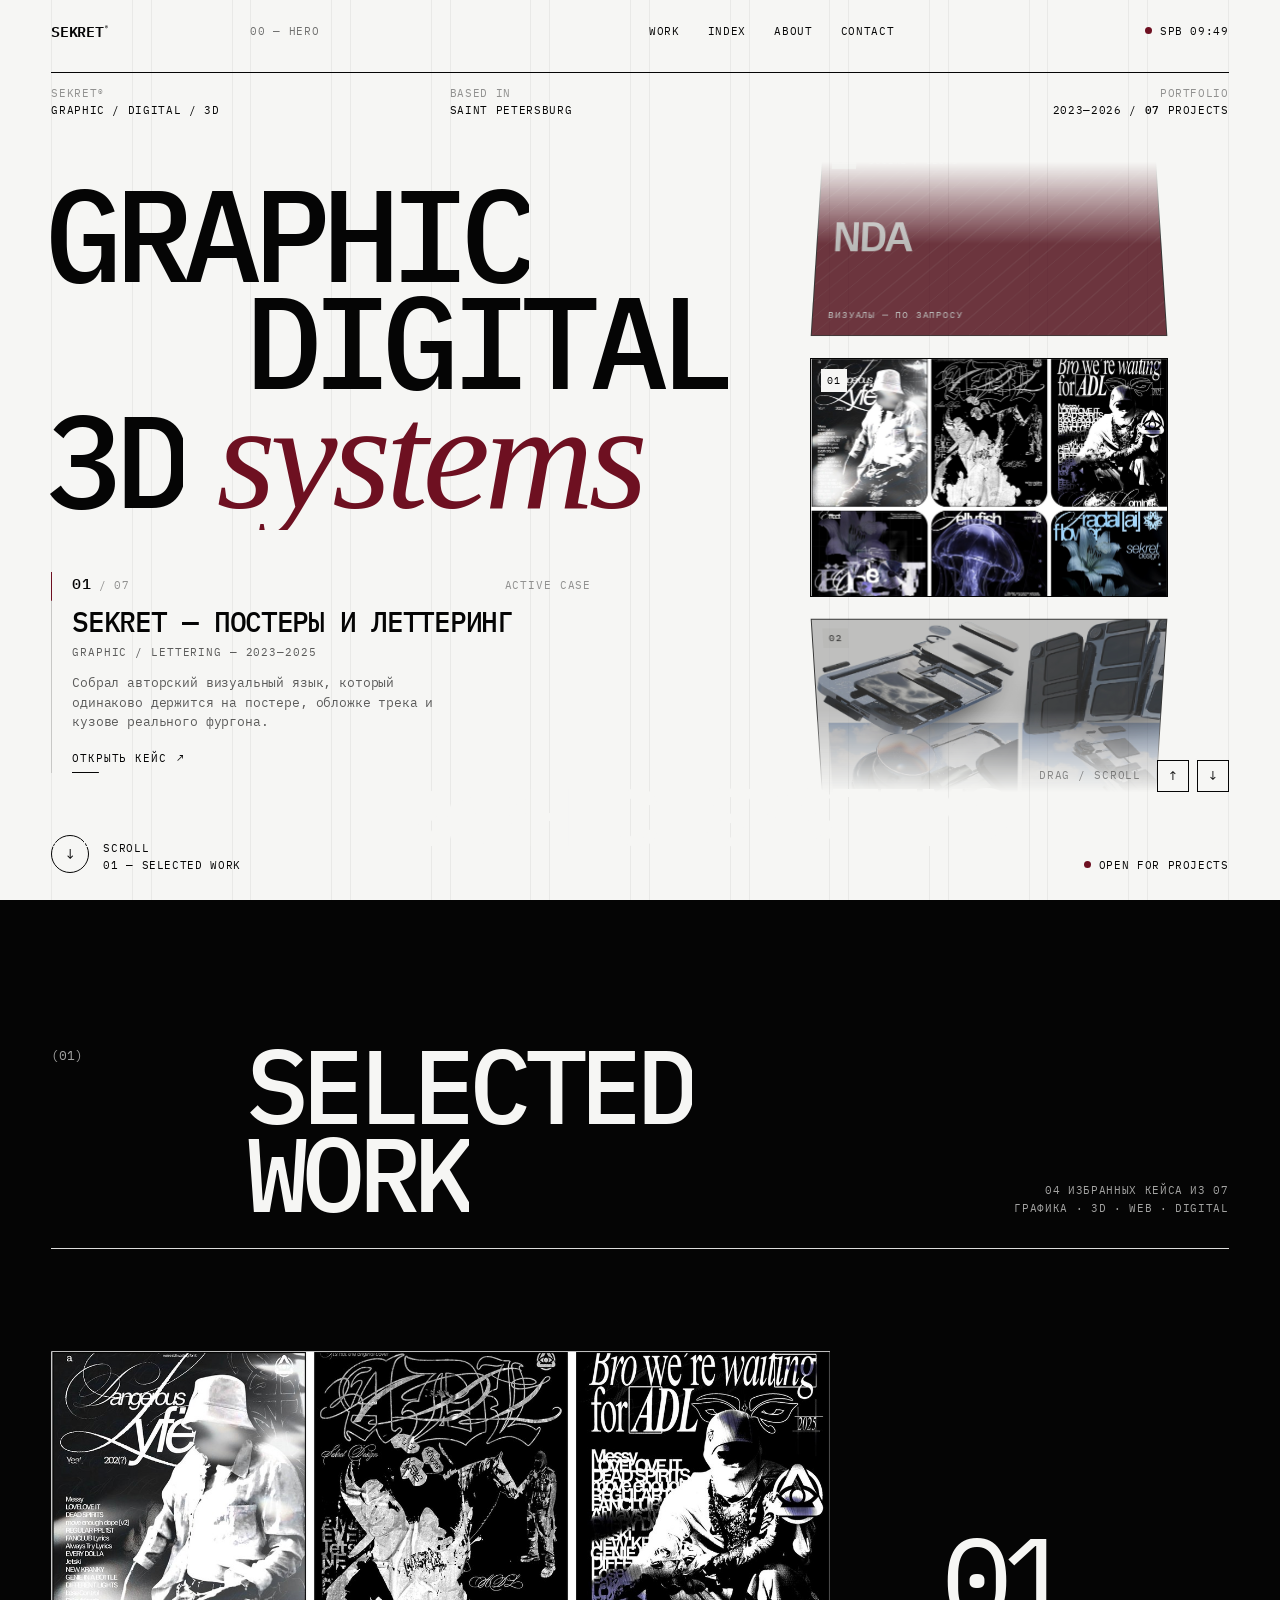
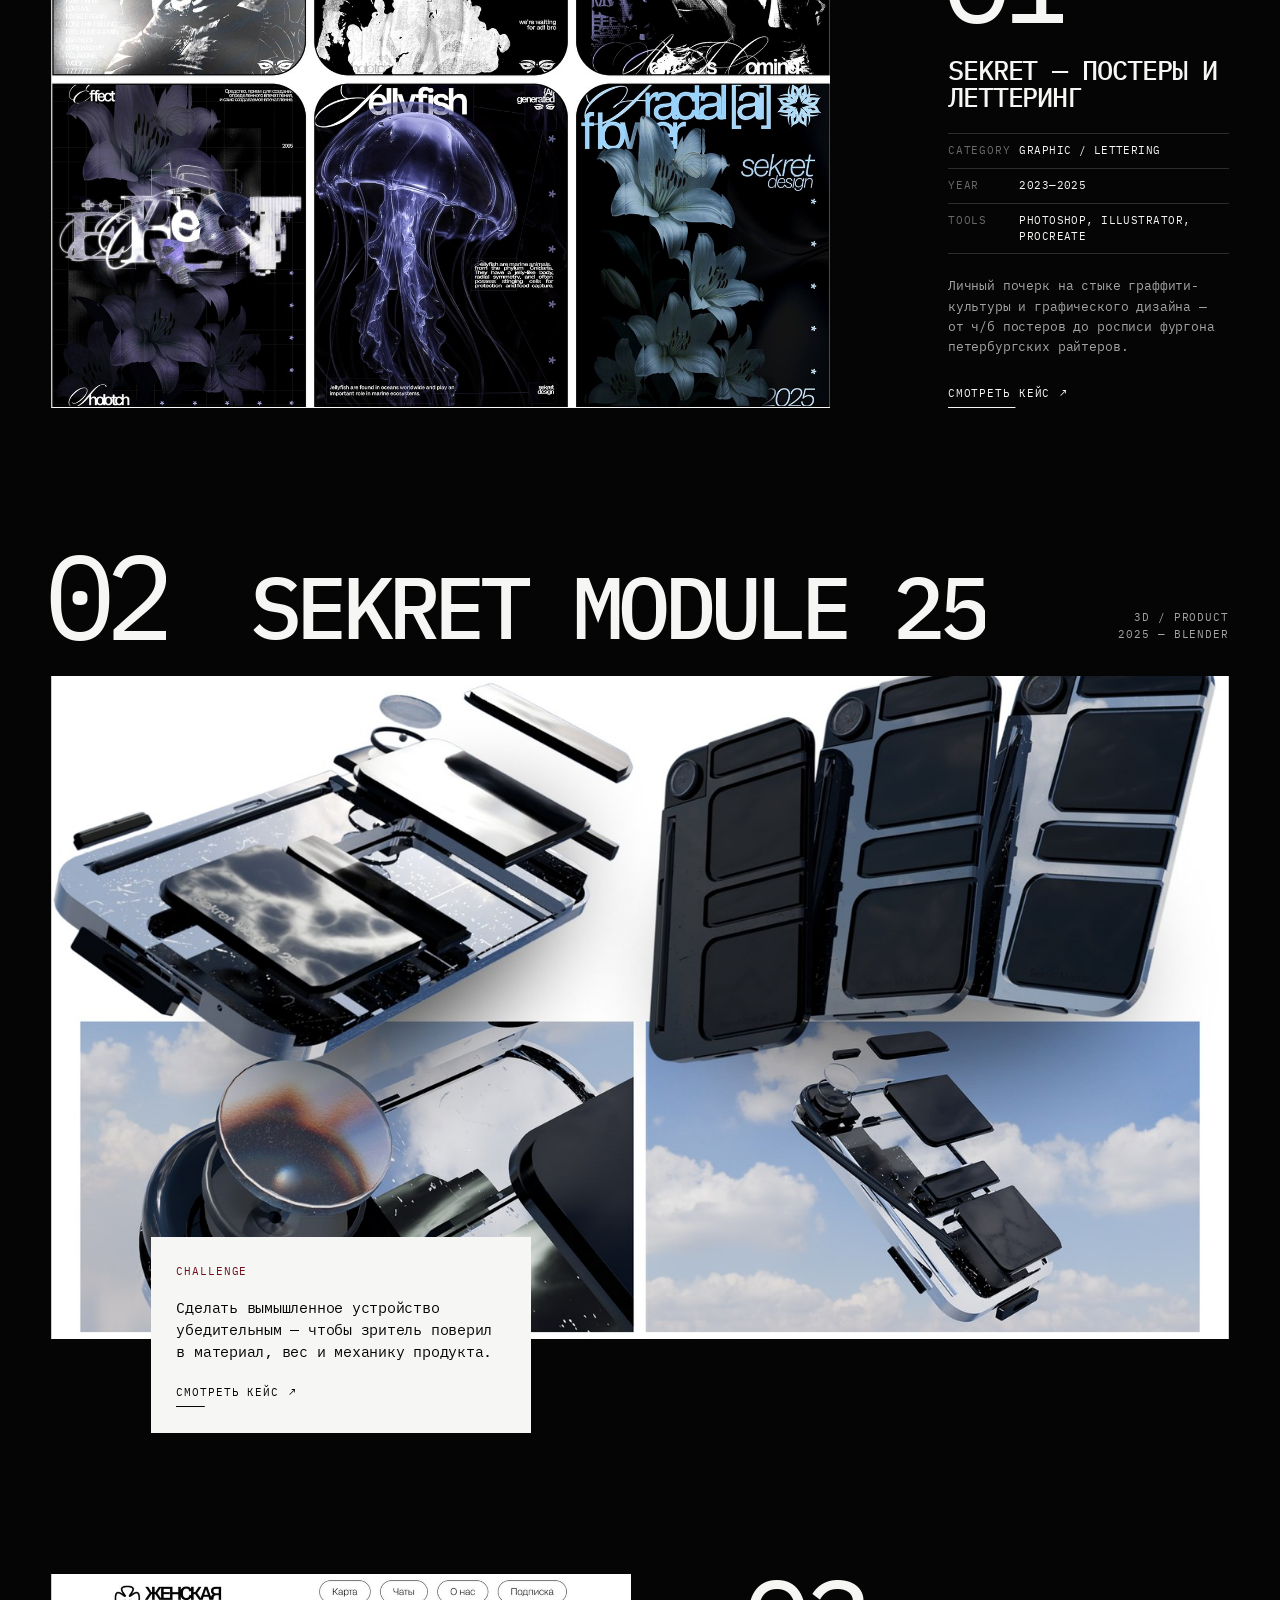
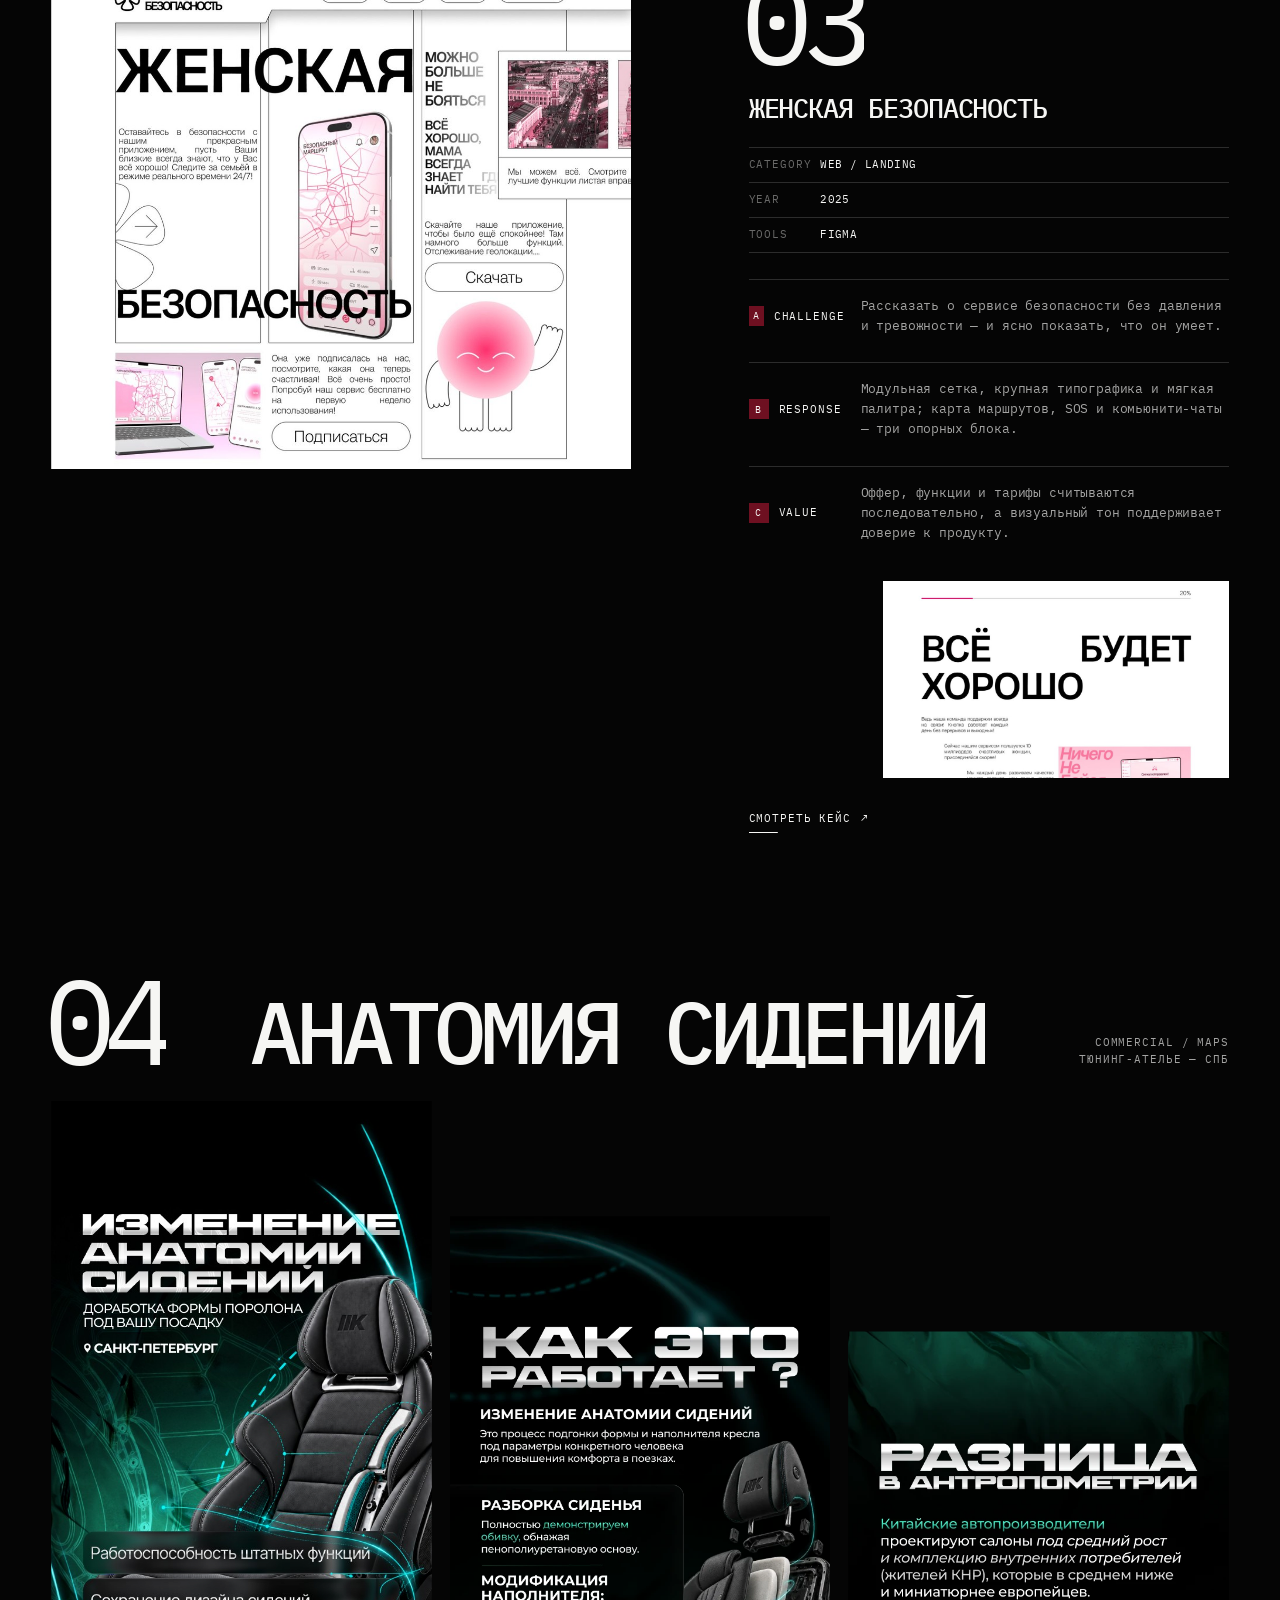
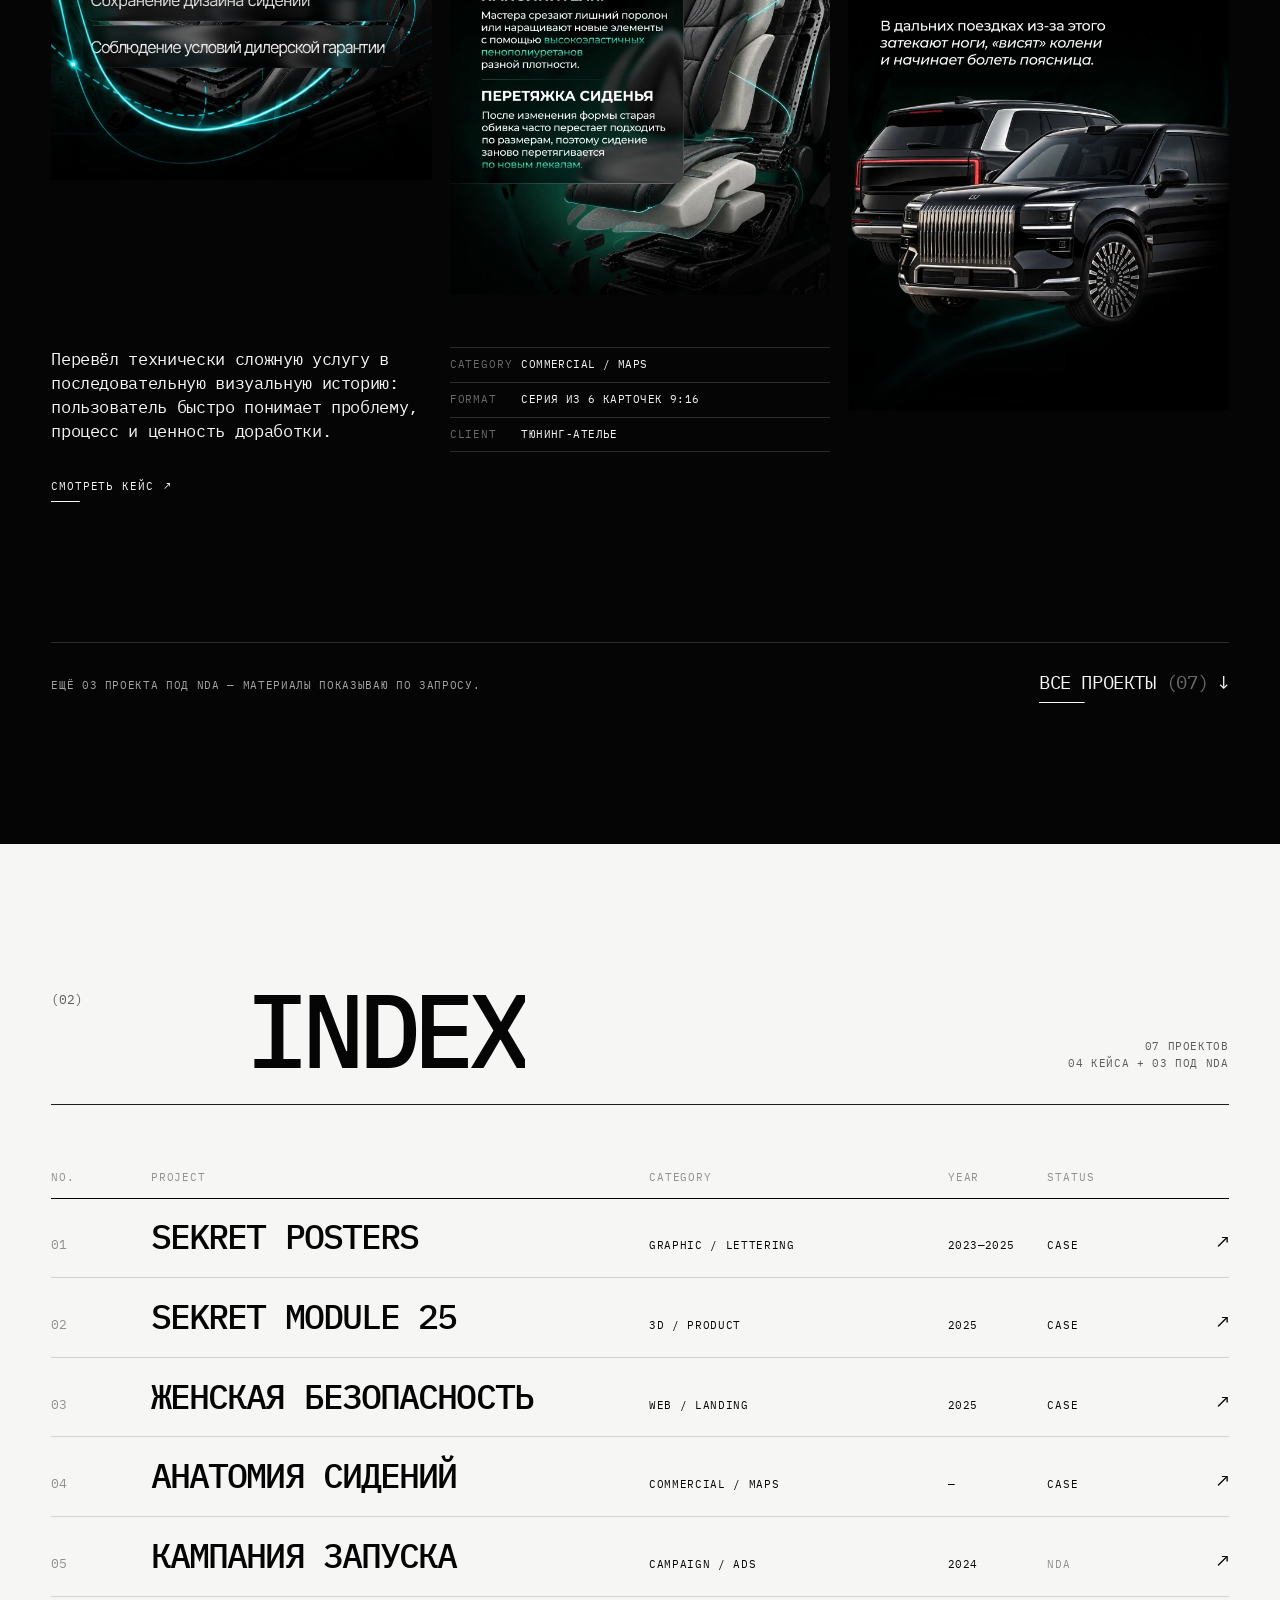
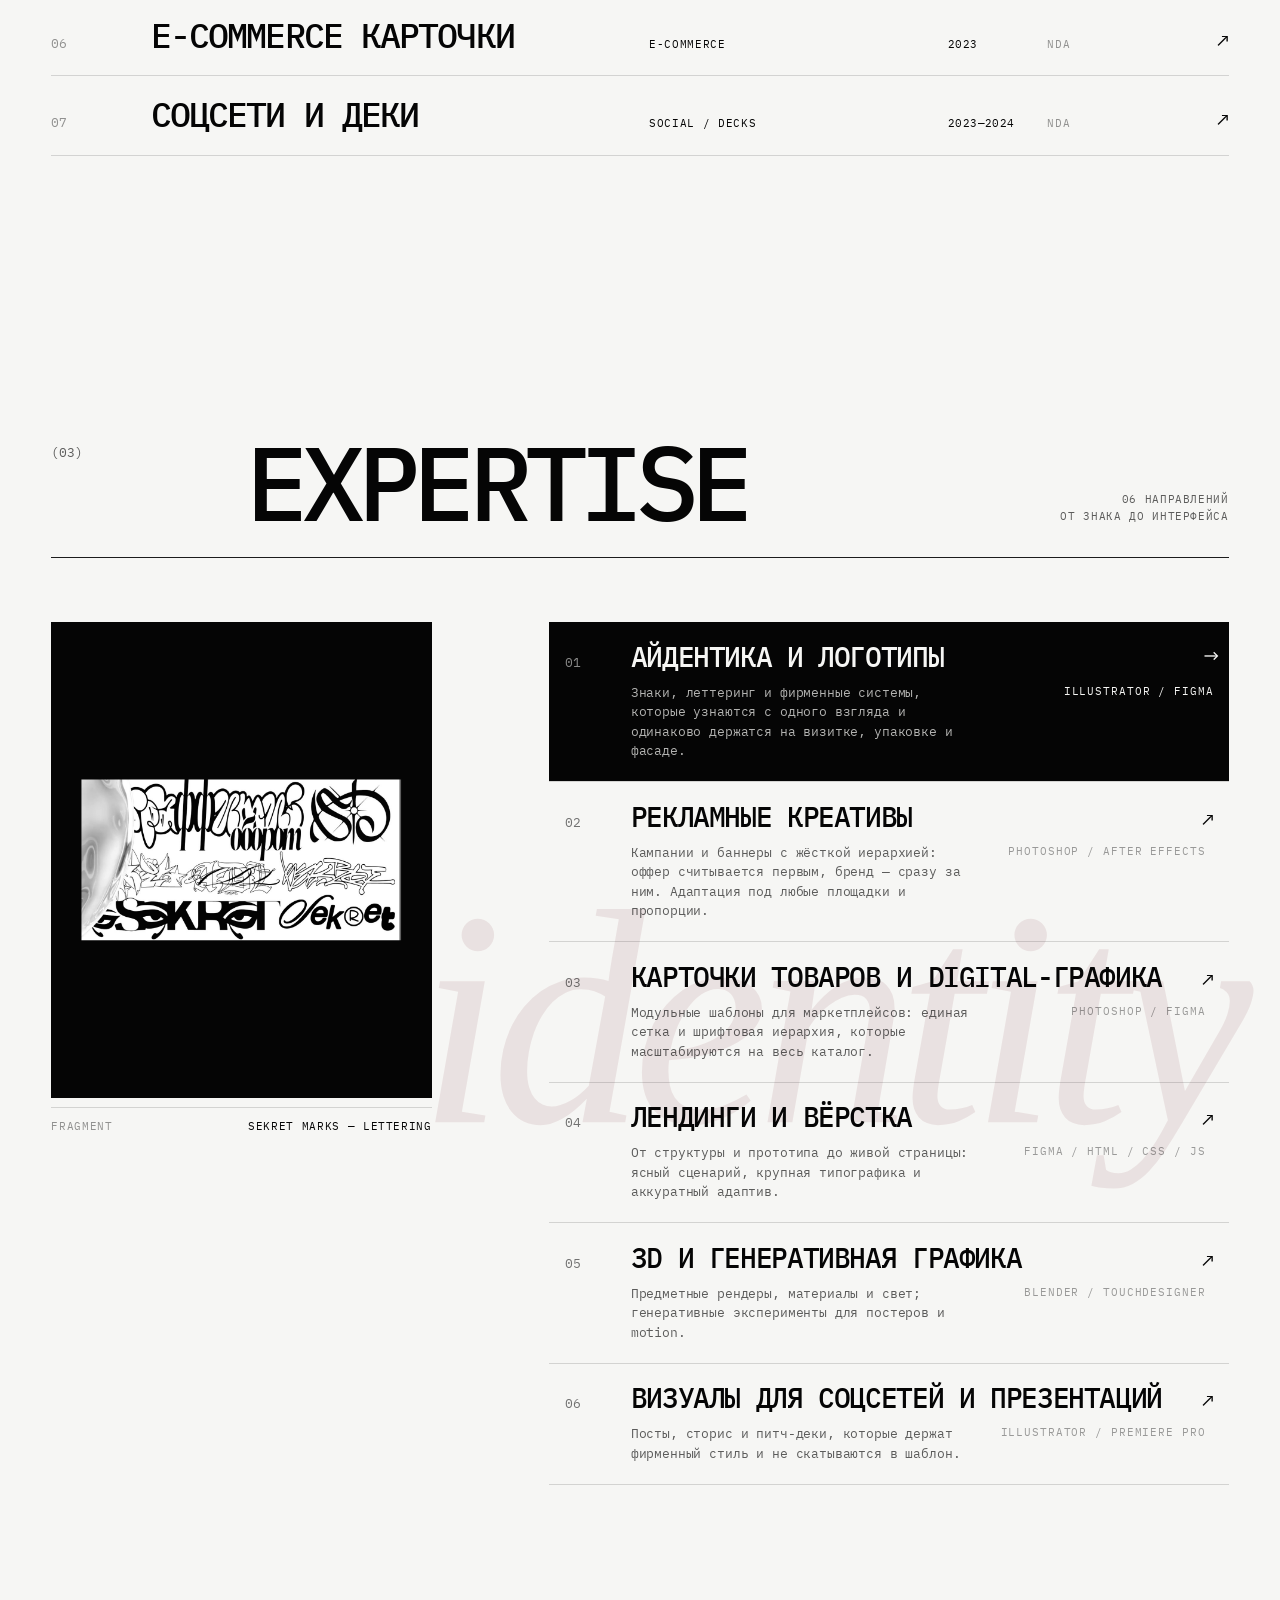
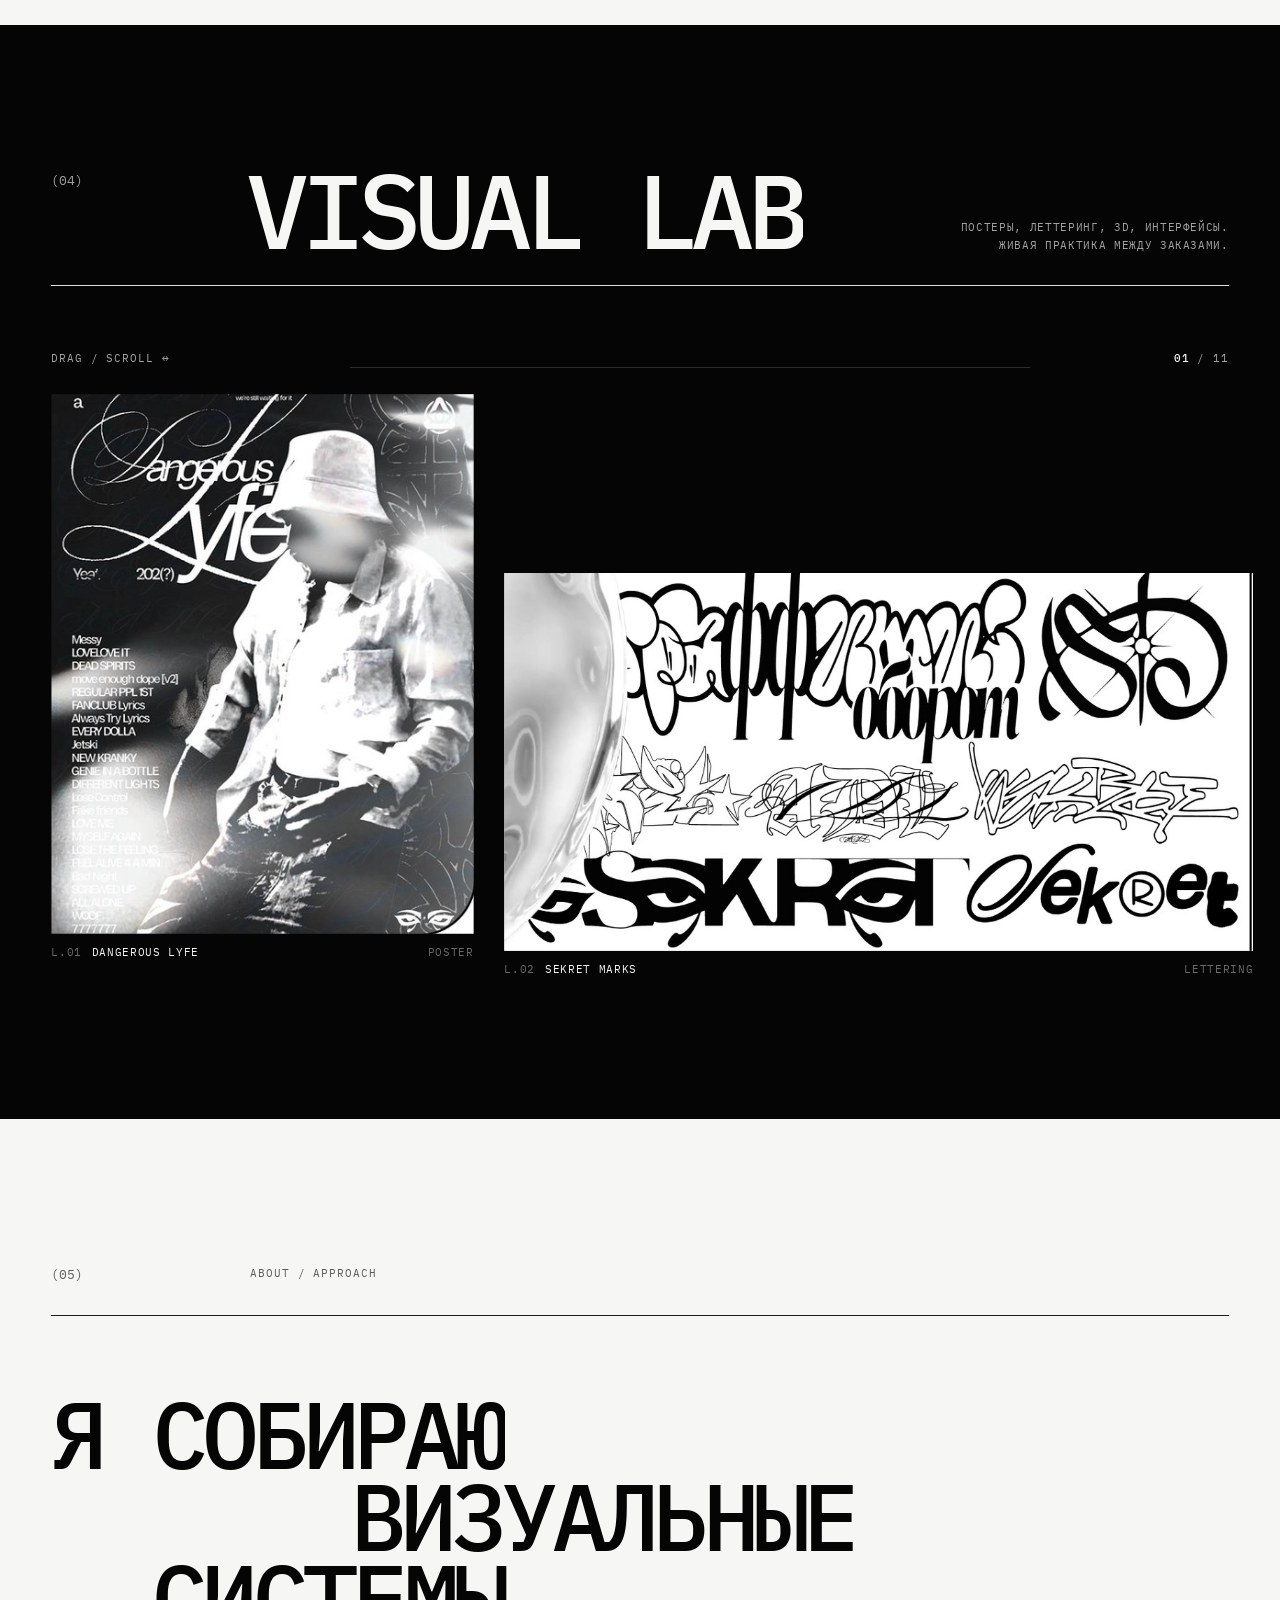
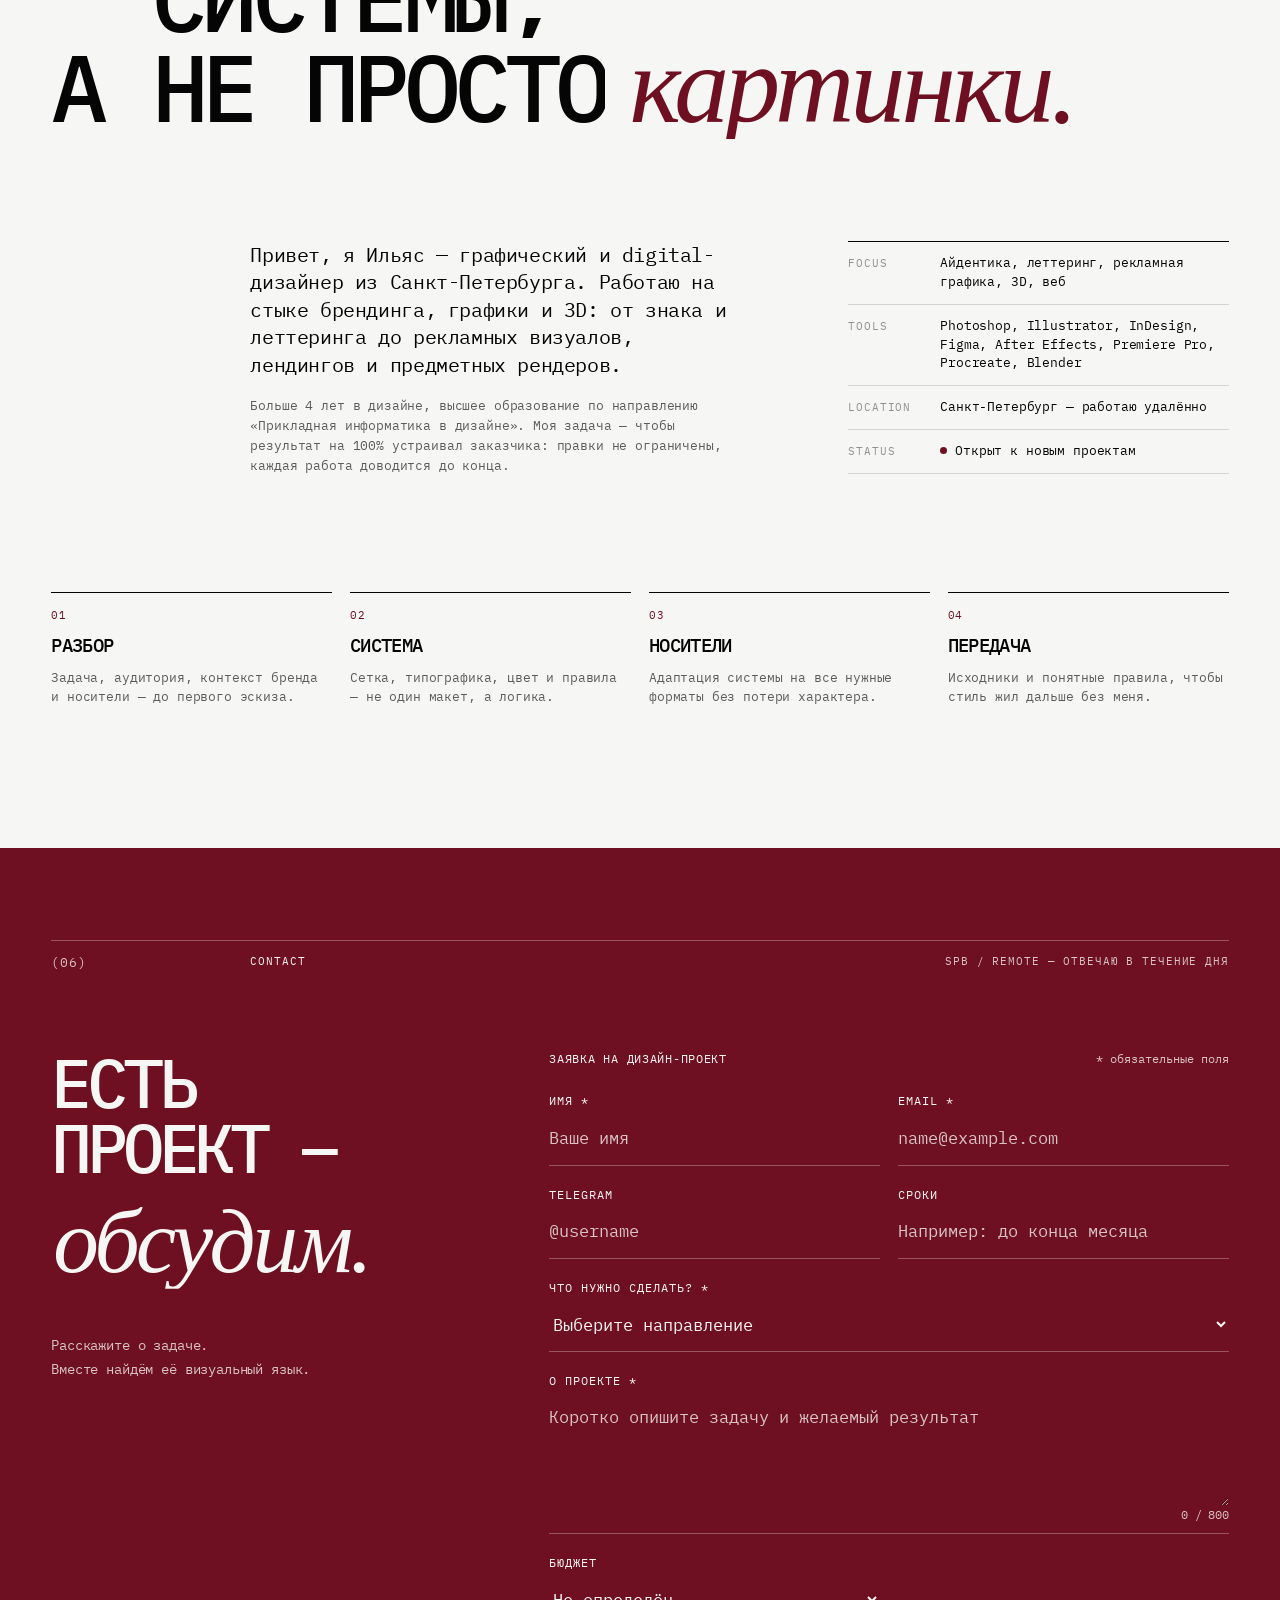
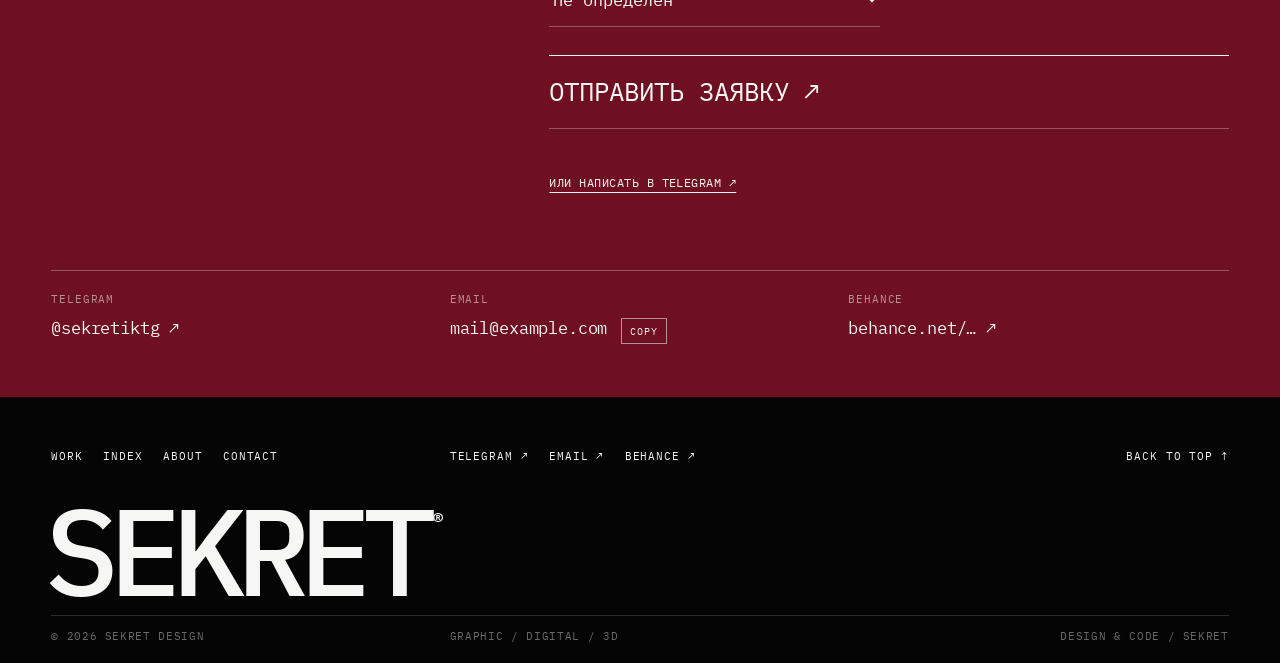
==== commit 988f3564: "forms added" ====
--- a/index.html
+++ b/index.html
@@ -12,6 +12,7 @@
 <link href="https://fonts.googleapis.com/css2?family=IBM+Plex+Mono:ital,wght@0,300;0,400;0,500;0,600;1,400&display=swap" rel="stylesheet">
 <link rel="preload" as="image" href="assets/work/posters-grid.jpg">
 <link rel="stylesheet" href="styles/style.css">
+<link rel="stylesheet" href="styles/contact-form.css">
 </head>
 <body class="page-home">
 
@@ -501,15 +502,32 @@
         <p class="ct-meta ct-meta--r">SPB / Remote — отвечаю в течение дня</p>
       </div>
 
-      <h2 class="contact-title grid-12" data-reveal="wipe">
-        <span class="ctl ctl--1"><span class="lm"><span class="li">Есть проект&nbsp;—</span></span></span>
-        <span class="ctl ctl--2"><span class="lm lm--serif"><em class="li" id="ctWord">обсудим.</em></span></span>
-      </h2>
-
-      <a class="contact-cta" href="https://t.me/sekretiktg" target="_blank" rel="noopener noreferrer" data-cursor="write">
-        <span class="cc-text">Написать в Telegram</span>
-        <span class="cc-arrow" aria-hidden="true"><i class="cc-line"></i>↗</span>
-      </a>
+      <div class="contact-brief grid-12">
+        <div class="brief-intro">
+          <h2 class="contact-title" data-reveal="wipe">
+            <span class="ctl ctl--1"><span class="lm"><span class="li">Есть<br>проект —</span></span></span>
+            <span class="ctl ctl--2"><span class="lm lm--serif"><em class="li" id="ctWord">обсудим.</em></span></span>
+          </h2>
+          <p class="brief-note">Расскажите о задаче.<br>Вместе найдём её визуальный язык.</p>
+        </div>
+        <form class="contact-form" id="contactForm" action="/api/contact" method="post">
+          <p class="brief-caption">Заявка на дизайн-проект <span>* обязательные поля</span></p>
+          <fieldset class="brief-fields">
+            <legend class="brief-sr">Данные заявки</legend>
+            <div class="brief-field"><label for="brief-name">Имя *</label><input id="brief-name" name="name" placeholder="Ваше имя" maxlength="100" aria-describedby="error-name" required minlength="2" autocomplete="name"><span class="brief-error" id="error-name" aria-live="polite"></span></div>
+            <div class="brief-field"><label for="brief-email">Email *</label><input id="brief-email" name="email" placeholder="name@example.com" maxlength="254" aria-describedby="error-email" type="email" required autocomplete="email"><span class="brief-error" id="error-email" aria-live="polite"></span></div>
+            <div class="brief-field"><label for="brief-telegram">Telegram</label><input id="brief-telegram" name="telegram" placeholder="@username" maxlength="64" aria-describedby="error-telegram" autocomplete="off"><span class="brief-error" id="error-telegram" aria-live="polite"></span></div>
+            <div class="brief-field"><label for="brief-deadline">Сроки</label><input id="brief-deadline" name="deadline" placeholder="Например: до конца месяца" maxlength="120" aria-describedby="error-deadline" ><span class="brief-error" id="error-deadline" aria-live="polite"></span></div>
+            <div class="brief-field brief-field--wide"><label for="brief-service">Что нужно сделать? *</label><select id="brief-service" name="service" aria-describedby="error-service" required><option value="">Выберите направление</option><option value="Брендинг">Брендинг</option><option value="Веб-дизайн">Веб-дизайн</option><option value="Графический дизайн">Графический дизайн</option><option value="3D / Motion">3D / Motion</option><option value="Другое">Другое</option></select><span class="brief-error" id="error-service" aria-live="polite"></span></div>
+            <div class="brief-field brief-field--wide"><label for="brief-message">О проекте *</label><textarea id="brief-message" name="message" rows="3" required minlength="20" maxlength="800" placeholder="Коротко опишите задачу и желаемый результат" aria-describedby="error-message brief-count"></textarea><span class="brief-count" id="brief-count">0 / 800</span><span class="brief-error" id="error-message" aria-live="polite"></span></div>
+            <div class="brief-field"><label for="brief-budget">Бюджет</label><select id="brief-budget" name="budget" aria-describedby="error-budget" ><option value="Не определён">Не определён</option><option value="до 30 000 ₽">до 30 000 ₽</option><option value="30 000–60 000 ₽">30 000–60 000 ₽</option><option value="60 000 ₽+">60 000 ₽+</option></select><span class="brief-error" id="error-budget" aria-live="polite"></span></div>
+          </fieldset>
+          <button class="brief-submit" type="submit" disabled>ОТПРАВИТЬ ЗАЯВКУ ↗</button>
+          <p class="brief-status" id="brief-status" role="status" aria-live="polite"></p>
+          <noscript><p>Для отправки формы включите JavaScript или напишите в Telegram ниже.</p></noscript>
+          <a class="brief-alternative" href="https://t.me/sekretiktg" target="_blank" rel="noopener noreferrer">Или написать в Telegram ↗</a>
+        </form>
+      </div>
 
       <ul class="contact-links grid-12">
         <li><span class="cl-k">Telegram</span><a href="https://t.me/sekretiktg" target="_blank" rel="noopener noreferrer" data-cursor="write">@sekretiktg <b>↗</b></a></li>
@@ -544,5 +562,6 @@
 
 <script src="scripts/projects.js"></script>
 <script src="scripts/script.js"></script>
+<script src="scripts/contact-form.js"></script>
 </body>
 </html>
--- a/styles/contact-form.css
+++ b/styles/contact-form.css
@@ -0,0 +1,34 @@
+/* CONTACT only: follows the existing twelve-column grid and accent theme. */
+.contact-brief{align-items:start;row-gap:48px}
+.brief-intro{grid-column:1 / 6;min-width:0}
+.contact-brief .contact-title{font-size:clamp(40px,5.4vw,92px);white-space:normal;line-height:.95}
+.contact-brief .ctl--2{margin-top:20px}
+.brief-note{margin-top:40px;color:var(--fg-2);font-size:14px;line-height:1.7}
+.contact-form{grid-column:6 / 13;min-width:0}
+.brief-caption{display:flex;justify-content:space-between;gap:16px;font-size:12px;text-transform:uppercase;letter-spacing:.06em;margin-bottom:24px}
+.brief-caption span{color:var(--fg-2);text-transform:none;letter-spacing:0}
+.brief-fields{border:0;margin:0;padding:0;min-width:0;display:grid;grid-template-columns:repeat(2,minmax(0,1fr));gap:20px var(--grid-gap)}
+.brief-field{min-width:0;border-bottom:1px solid var(--rule);padding-bottom:8px}
+.brief-field--wide{grid-column:1 / -1}
+.brief-field label{display:block;font-size:12px;letter-spacing:.08em;text-transform:uppercase;margin-bottom:8px}
+.brief-field input,.brief-field select,.brief-field textarea{display:block;width:100%;min-width:0;border:0;border-radius:0;background:transparent;color:var(--fg);font:inherit;font-size:clamp(16px,1.35vw,21px);line-height:1.5;padding:6px 0;box-shadow:none}
+.brief-field textarea{resize:vertical;min-height:108px;max-height:360px}
+.brief-field select{color-scheme:dark;cursor:pointer}
+.brief-field option{background:var(--burgundy);color:var(--white)}
+.brief-field input::placeholder,.brief-field textarea::placeholder{color:var(--fg-2);opacity:1}
+.brief-field:focus-within{border-bottom-color:var(--white)}
+.brief-field input:focus-visible,.brief-field select:focus-visible,.brief-field textarea:focus-visible{outline:1px solid var(--rule);outline-offset:3px}
+.brief-field input:-webkit-autofill{-webkit-text-fill-color:var(--white);box-shadow:0 0 0 1000px var(--burgundy) inset}
+.brief-field:has([aria-invalid="true"]){border-bottom:2px solid var(--white)}
+.brief-error{display:block;font-size:12px;line-height:1.5}
+.brief-error:not(:empty){padding-top:6px}
+.brief-count{display:block;text-align:right;font-size:12px;color:var(--fg-2)}
+.brief-submit{display:block;width:100%;text-align:left;border-top:1px solid var(--white);border-bottom:1px solid var(--rule);margin-top:28px;padding:20px 0;font-size:clamp(18px,2vw,30px);line-height:1.25;letter-spacing:-.04em}
+.brief-submit:hover:not(:disabled){background:rgba(5,5,5,.12)}
+.brief-submit:disabled{cursor:wait;opacity:.65}
+.brief-status{min-height:1.5em;margin-top:12px;font-size:13px;overflow-wrap:anywhere}
+.brief-alternative{display:inline-block;margin-top:14px;font-size:12px;letter-spacing:.04em;text-transform:uppercase;text-decoration:underline;text-underline-offset:5px}
+.brief-sr{position:absolute;width:1px;height:1px;padding:0;overflow:hidden;clip-path:inset(50%);white-space:nowrap}
+.contact .contact-links{border-top:1px solid var(--rule);padding-top:20px}
+@media(max-width:900px){.brief-intro,.contact-form{grid-column:1 / -1}.contact-brief .contact-title{font-size:clamp(48px,9vw,80px)}.brief-note{margin-top:24px}.contact-brief{row-gap:40px}}
+@media(max-width:540px){.brief-fields{grid-template-columns:minmax(0,1fr)}.brief-caption{flex-direction:column;gap:5px}.contact-brief .contact-title{font-size:clamp(40px,11vw,60px)}}
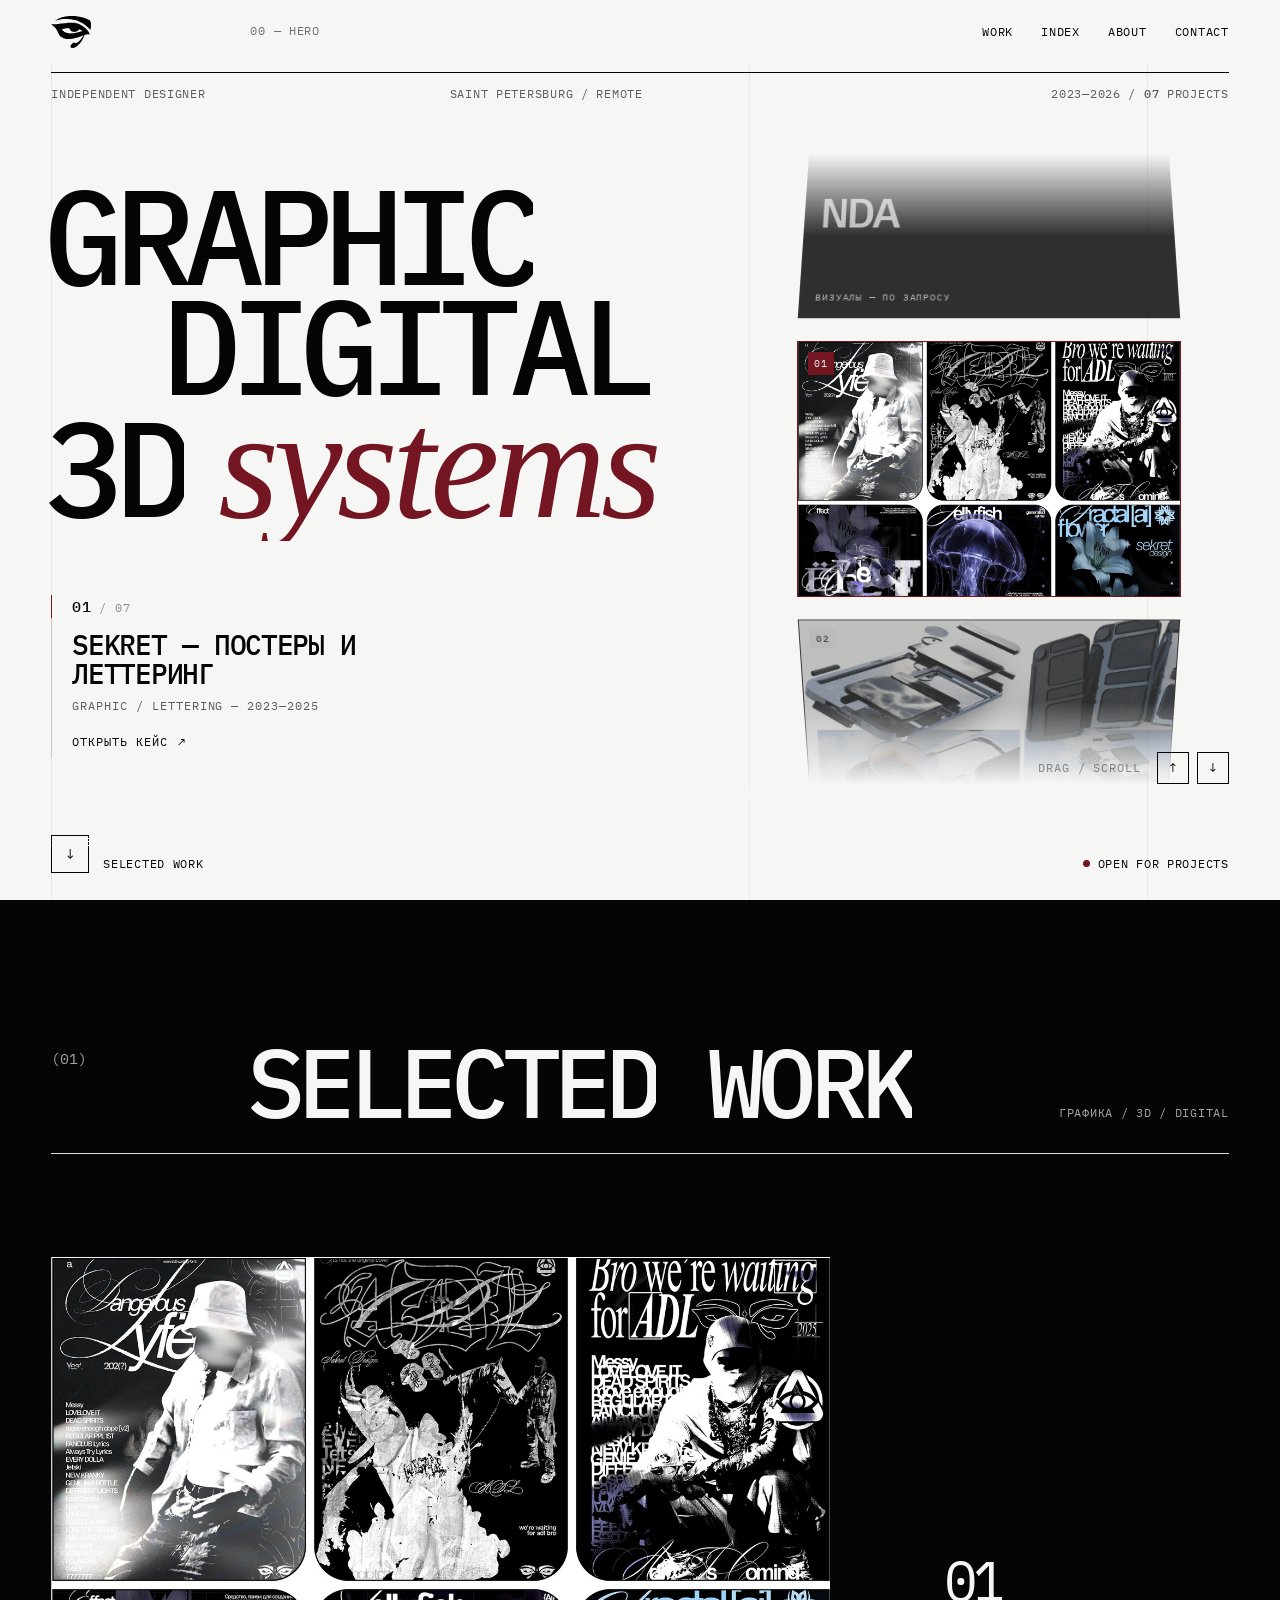
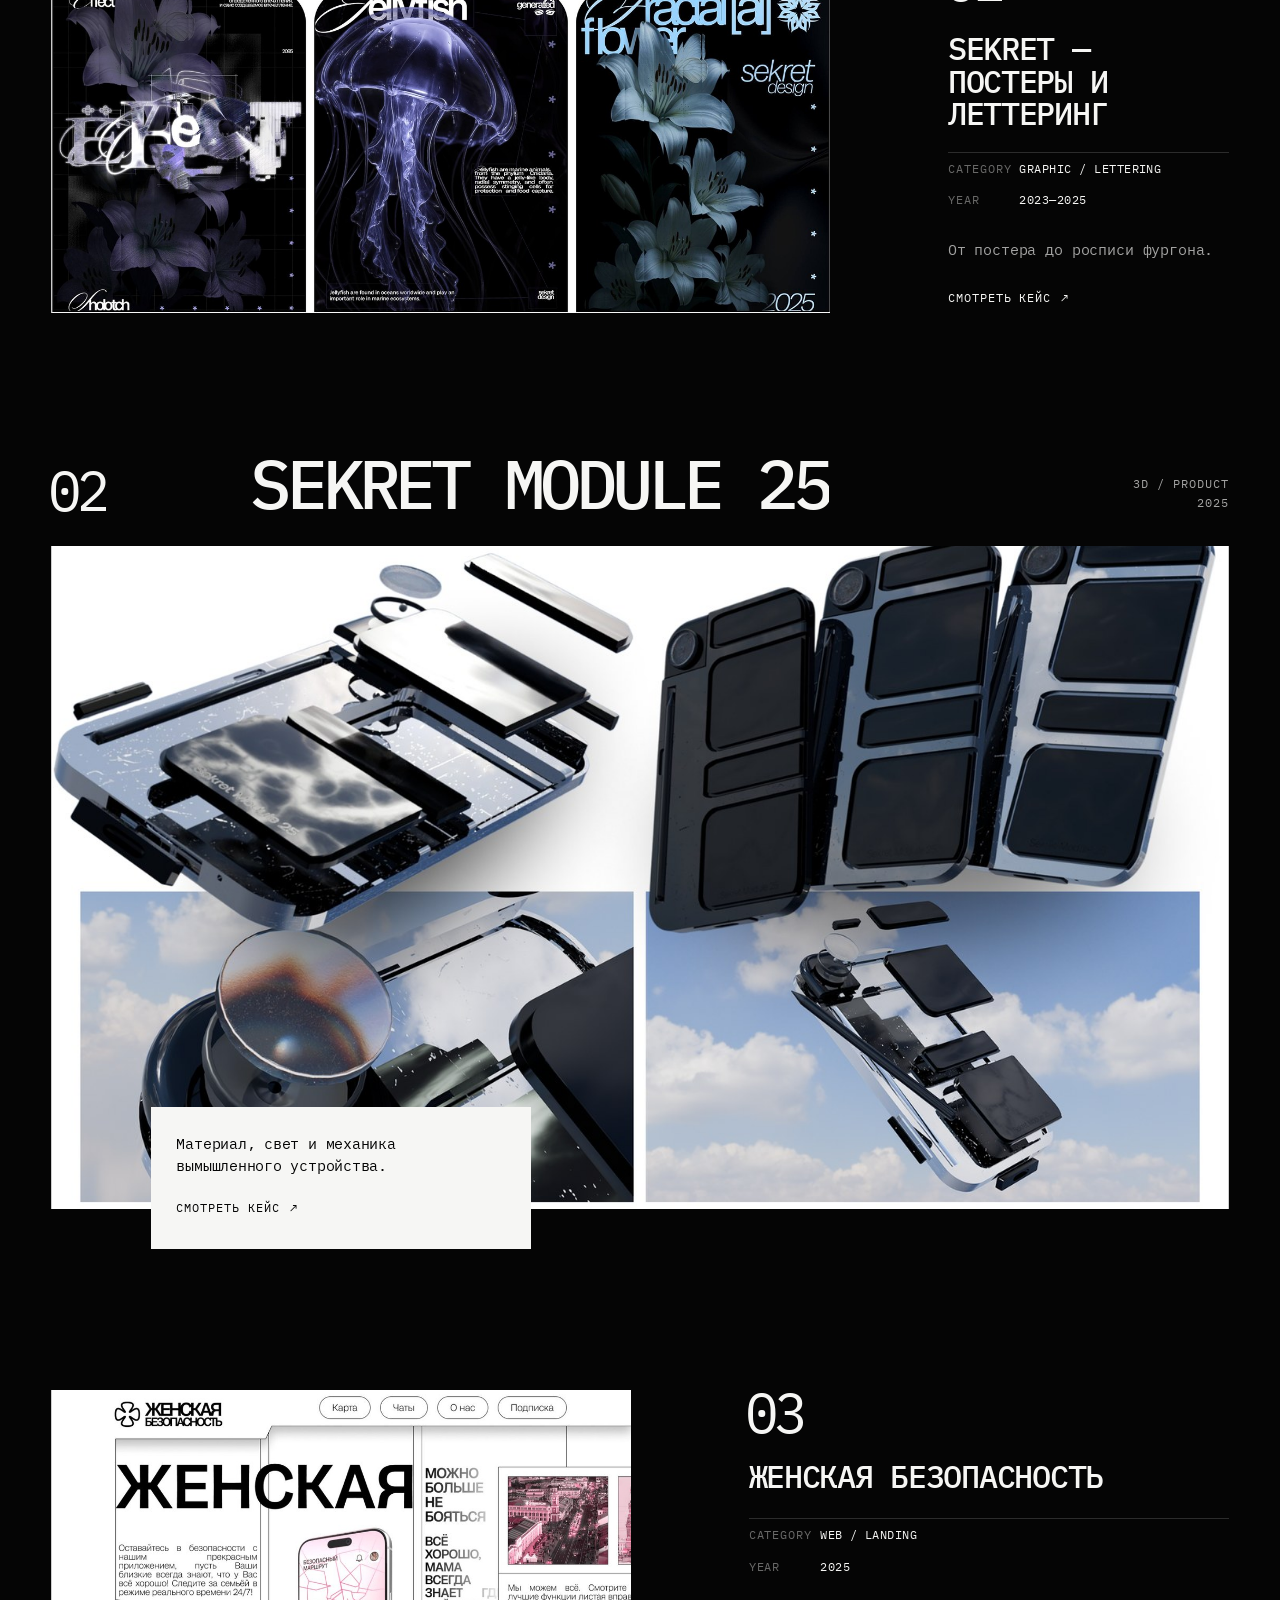
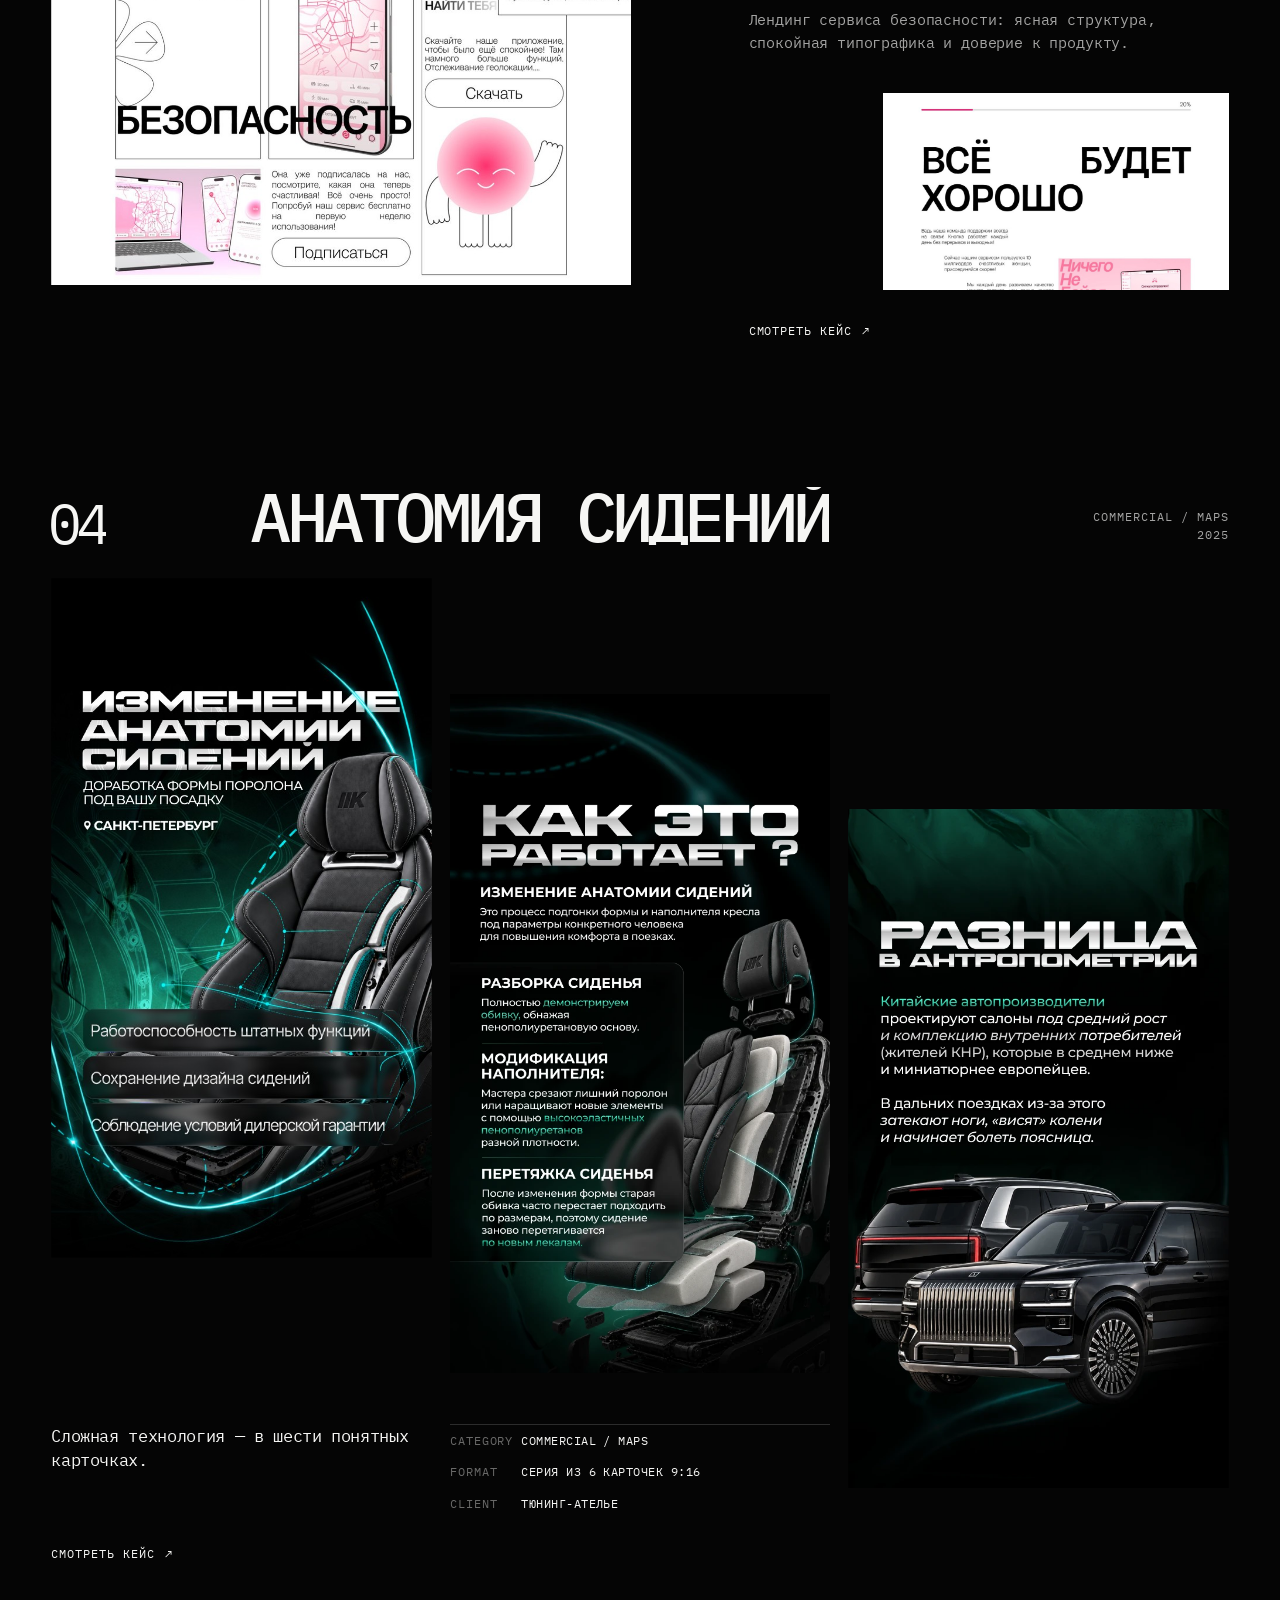
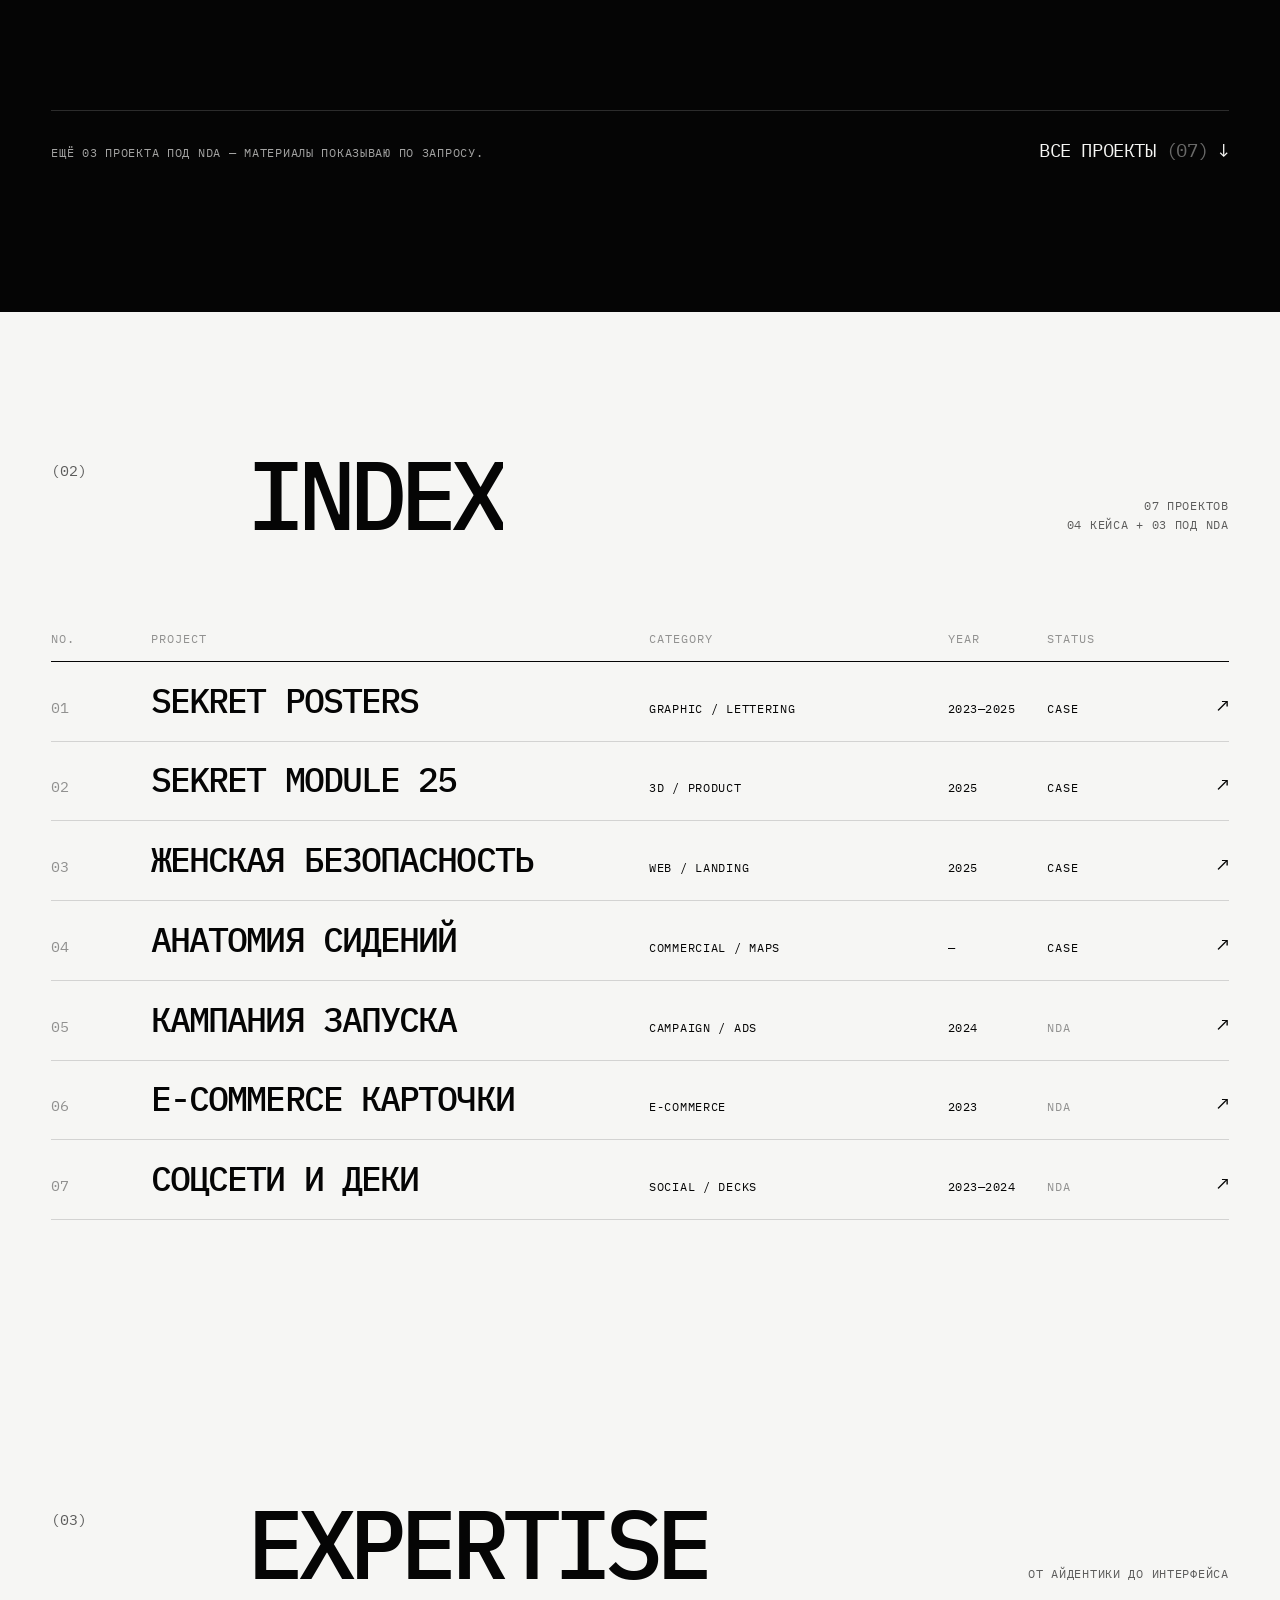
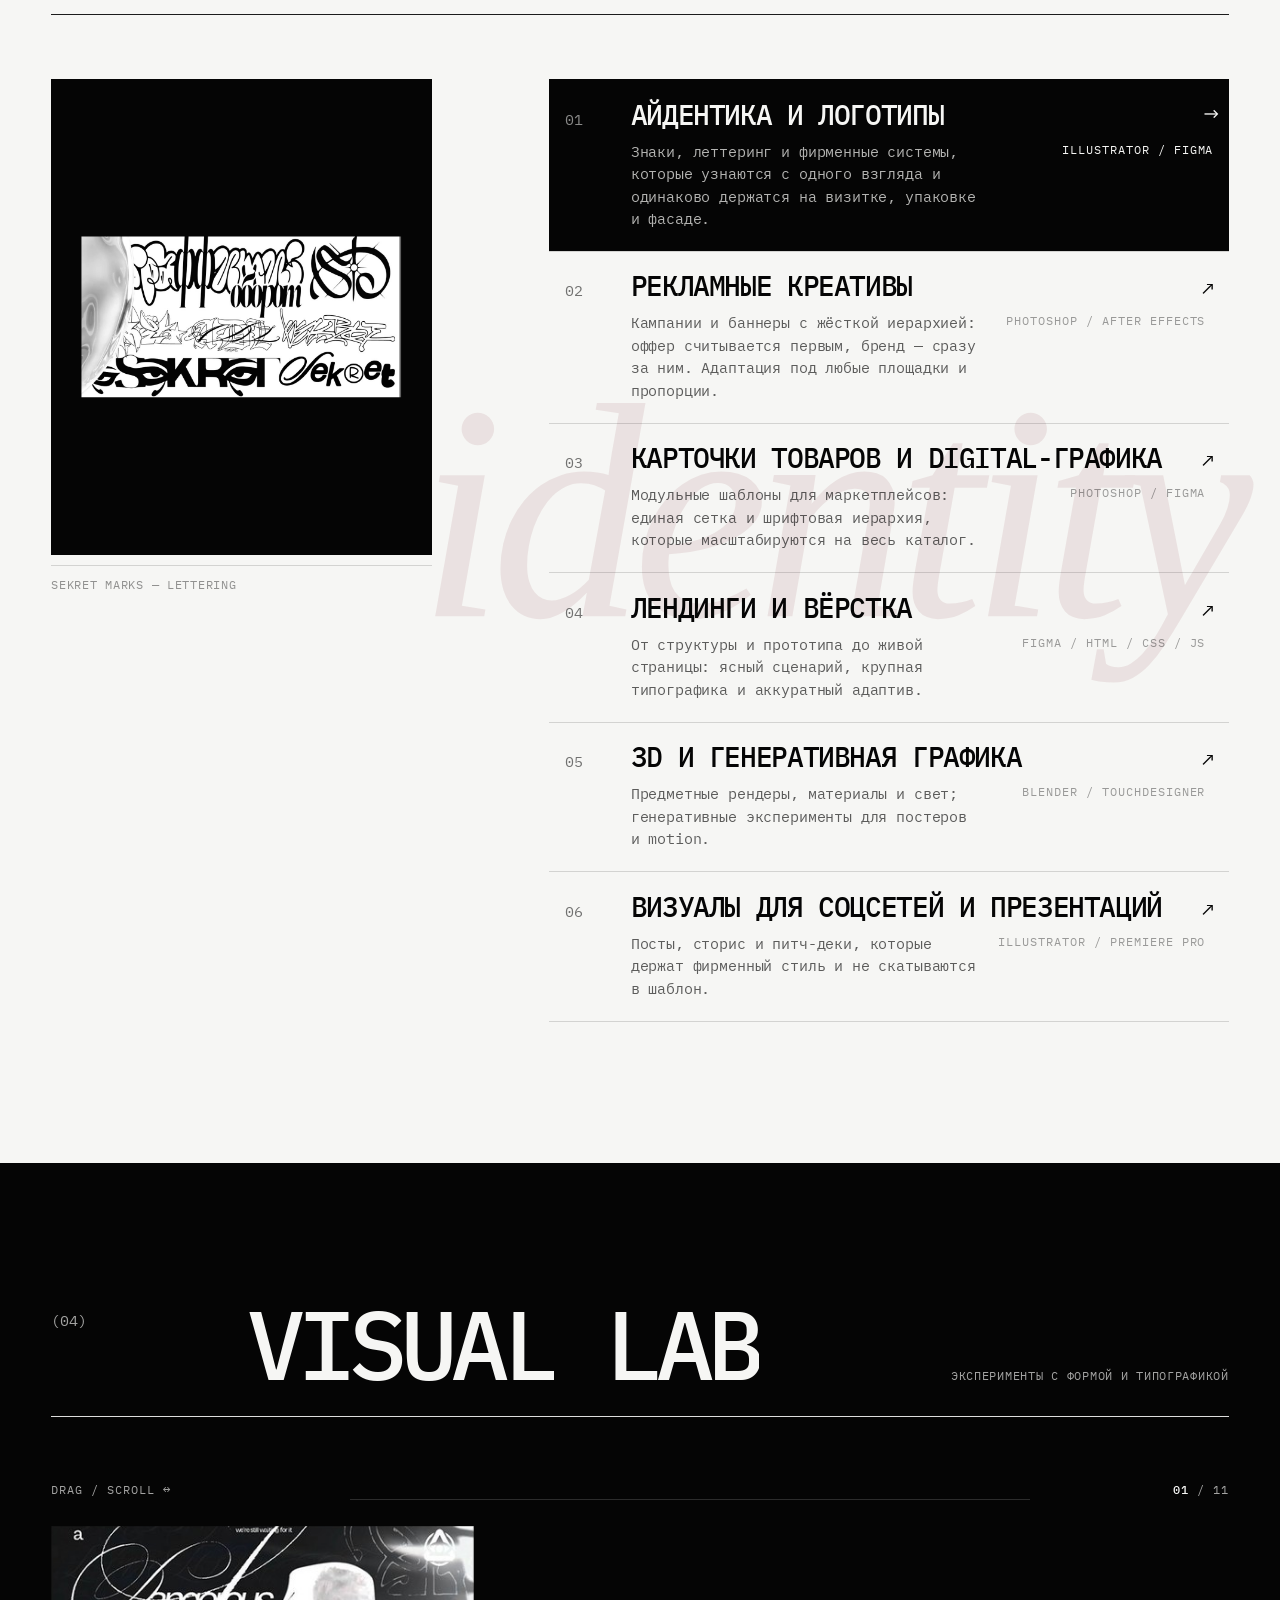
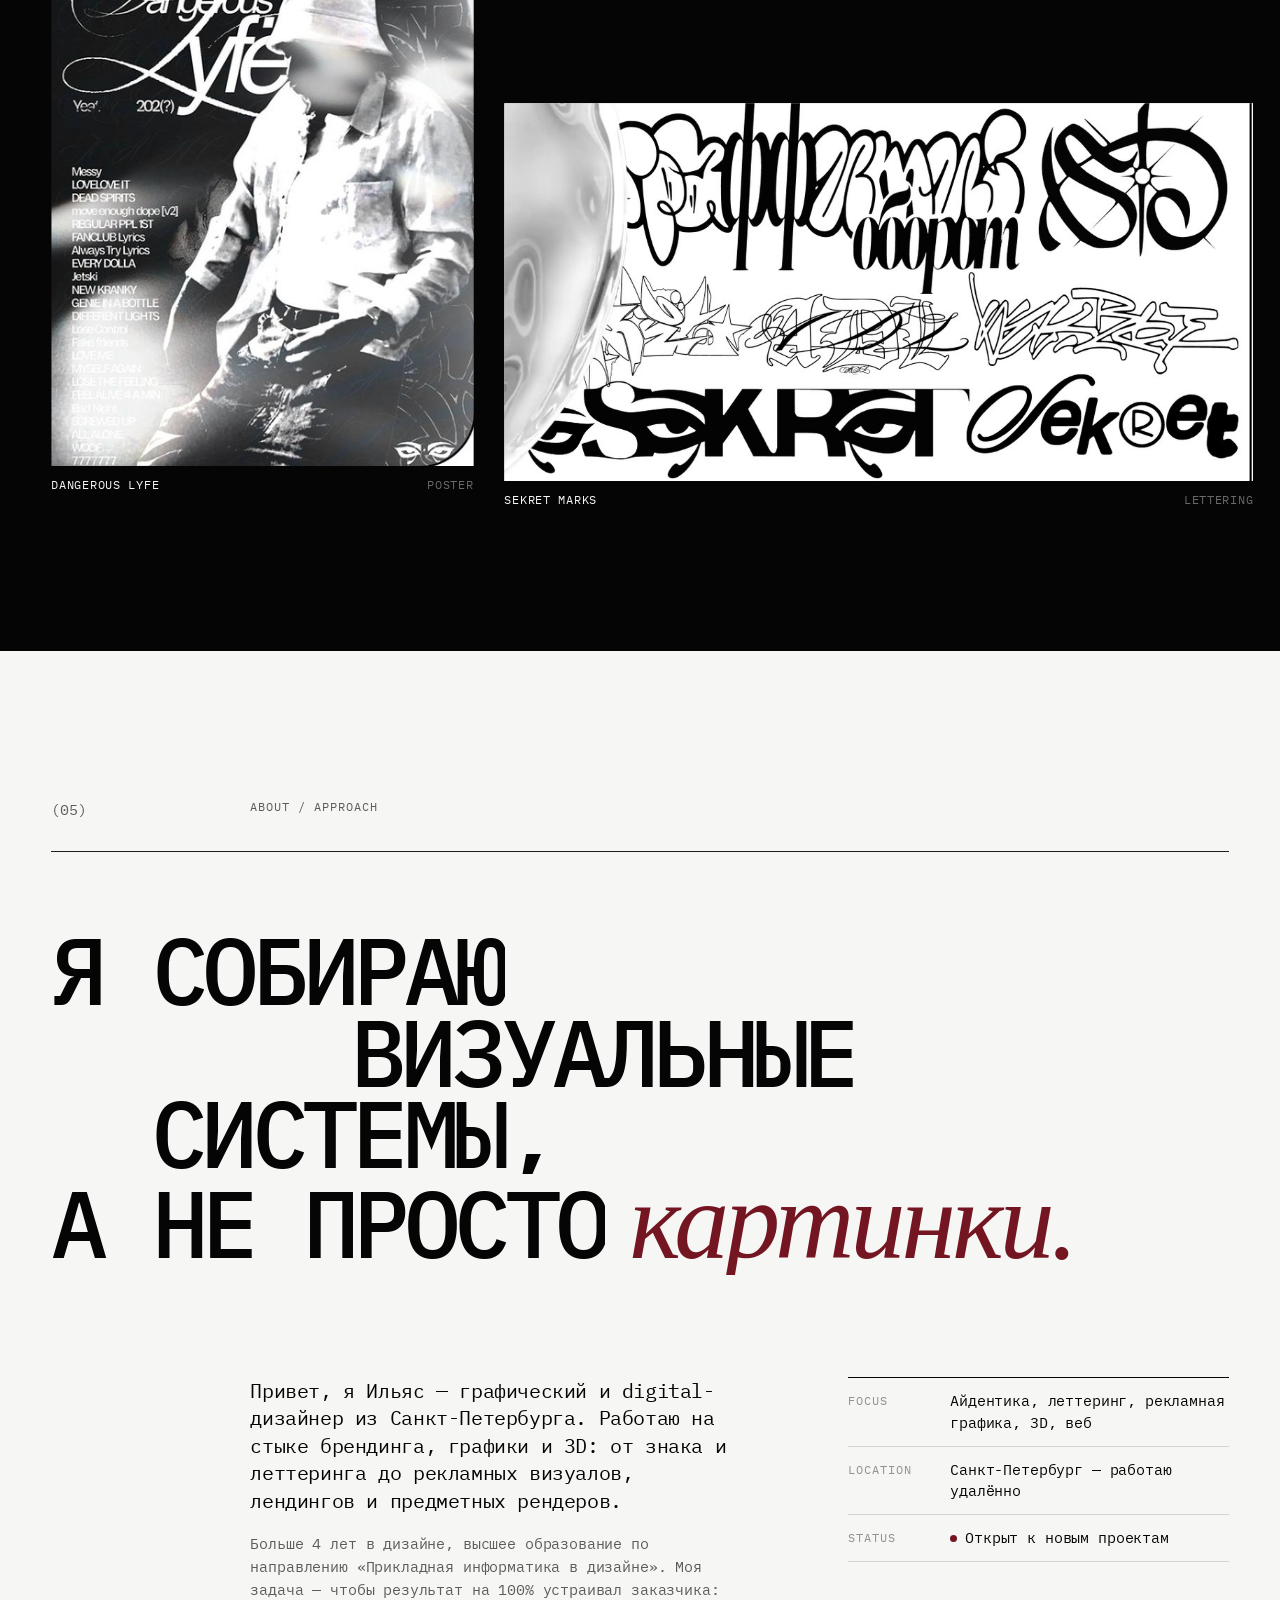
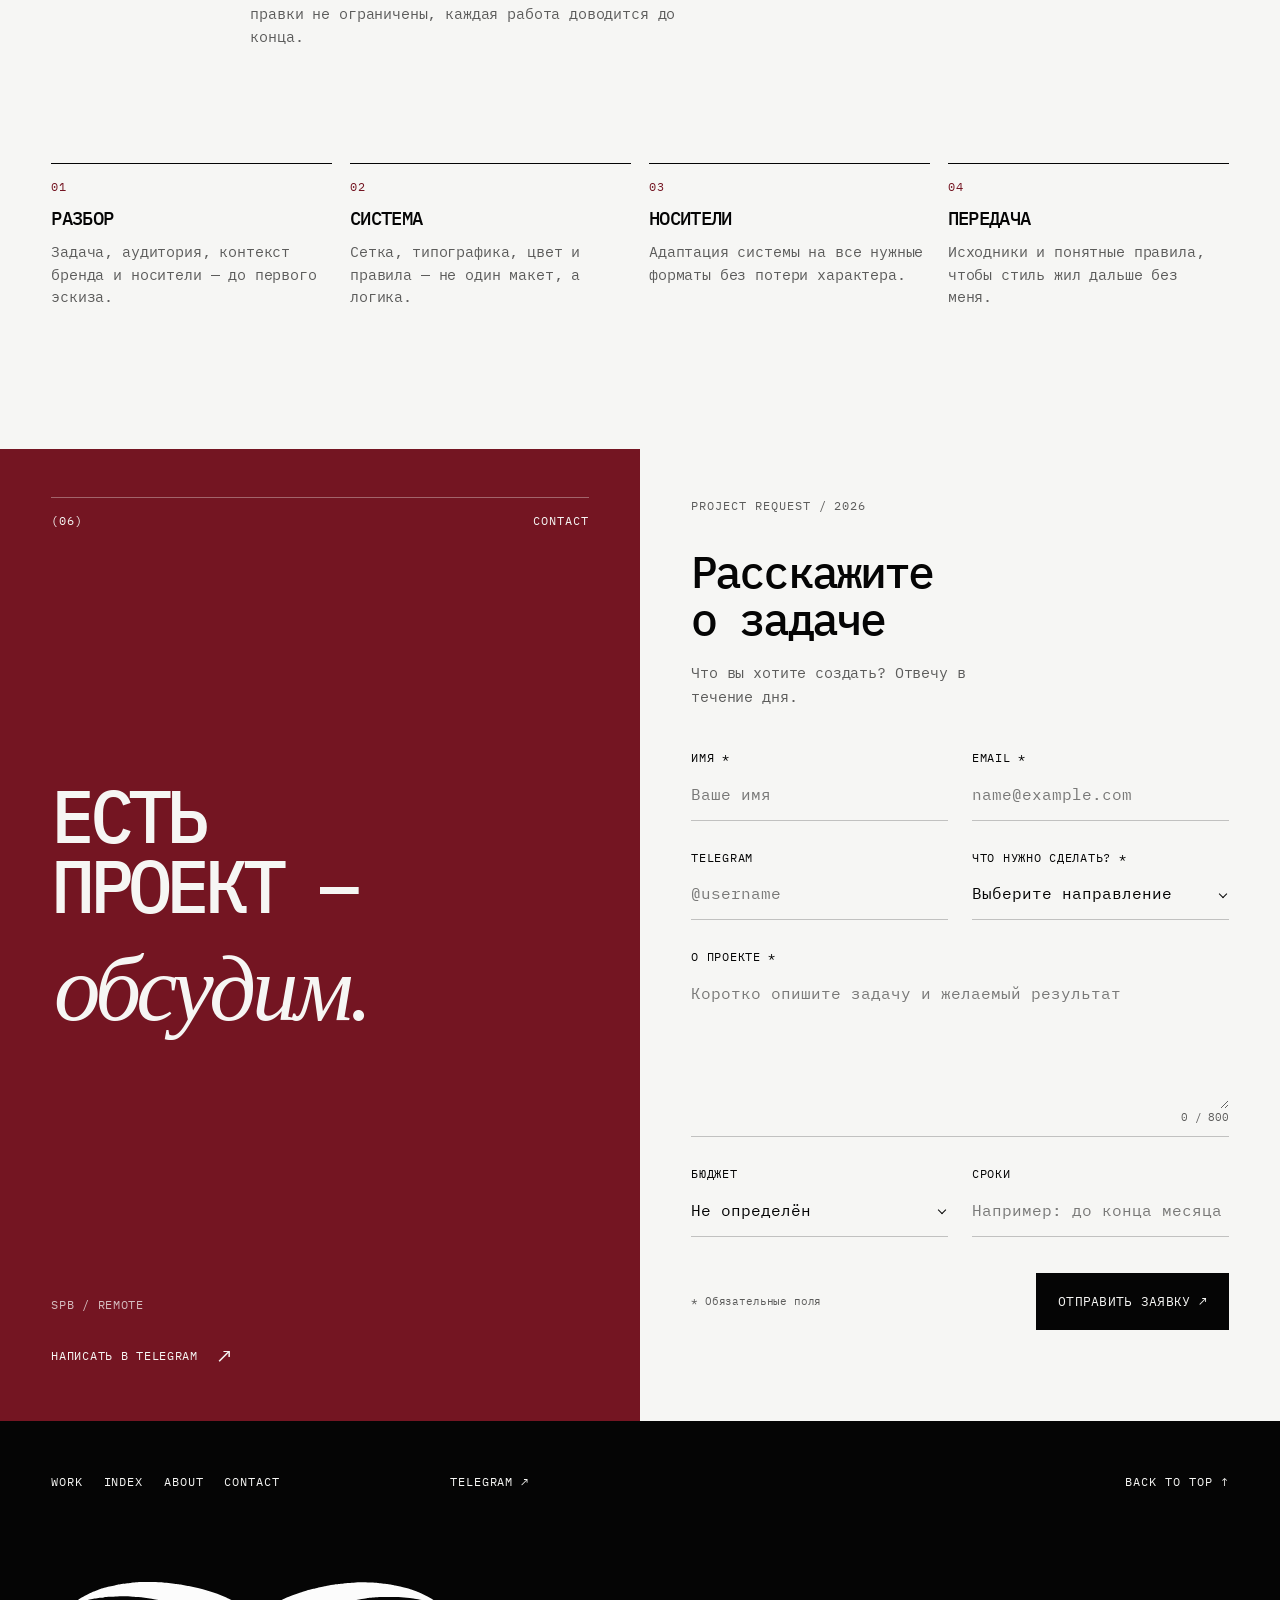
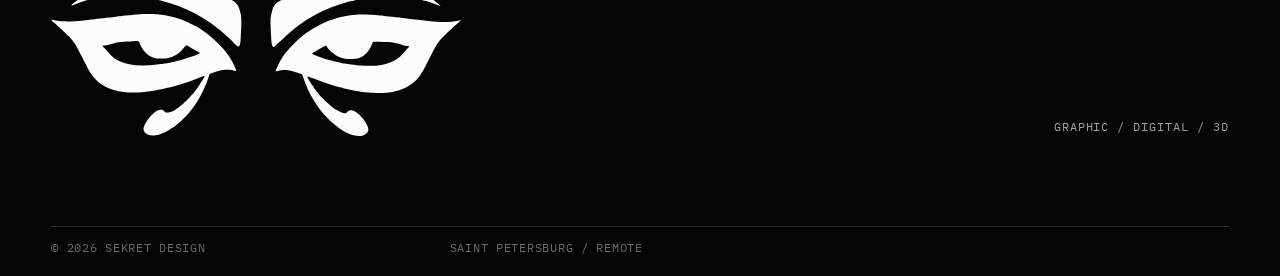
==== commit 5d9386bf: "visual rebuild" ====
--- a/index.html
+++ b/index.html
@@ -6,6 +6,7 @@
 <title>SEKRET® — графический и digital-дизайнер</title>
 <meta name="description" content="SEKRET® — графический и digital-дизайнер из Санкт-Петербурга: айдентика, леттеринг, рекламные визуалы, 3D и лендинги.">
 <meta name="theme-color" content="#F6F6F4">
+<link rel="icon" type="image/svg+xml" href="assets/sekret_main_logo_half.svg">
 <script>document.documentElement.classList.add('js');</script>
 <link rel="preconnect" href="https://fonts.googleapis.com">
 <link rel="preconnect" href="https://fonts.gstatic.com" crossorigin>
@@ -30,7 +31,7 @@
 <!-- ============ HEADER ============ -->
 <header class="hdr" id="hdr">
   <div class="site-shell grid-12 hdr-row">
-    <a class="hdr-brand" href="index.html#top" aria-label="SEKRET — на главную">SEKRET<sup>®</sup></a>
+    <a class="hdr-brand" href="index.html#top" aria-label="SEKRET — на главную"><img class="brand-symbol" src="assets/sekret_main_logo_half.svg" alt="SEKRET" width="951" height="772"></a>
     <p class="hdr-section" aria-hidden="true"><span id="hdrSection">00 — Hero</span></p>
     <nav class="hdr-nav" aria-label="Основная навигация">
       <a href="index.html#work">Work</a>
@@ -38,7 +39,6 @@
       <a href="index.html#about">About</a>
       <a href="index.html#contact">Contact</a>
     </nav>
-    <p class="hdr-status"><span class="dot" aria-hidden="true"></span>SPB <time id="clock">--:--</time></p>
     <button class="hdr-menu" id="menuBtn" aria-expanded="false" aria-controls="menu">Menu</button>
   </div>
   <i class="hdr-progress" id="progress" aria-hidden="true"></i>
@@ -66,9 +66,9 @@
 
       <div class="hero-inner site-shell">
         <div class="hero-top grid-12">
-          <p class="ht-meta ht-meta--a"><span>SEKRET®</span><span>Graphic / Digital / 3D</span></p>
-          <p class="ht-meta ht-meta--c"><span>Based in</span><span>Saint Petersburg</span></p>
-          <p class="ht-meta ht-meta--d"><span>Portfolio</span><span>2023—2026 / <b id="projectCount">07</b> projects</span></p>
+          <p class="ht-meta ht-meta--a"><span>Independent designer</span></p>
+          <p class="ht-meta ht-meta--c"><span>Saint Petersburg / Remote</span></p>
+          <p class="ht-meta ht-meta--d"><span>2023—2026 / <b id="projectCount">07</b> projects</span></p>
         </div>
 
         <div class="hero-main grid-12">
@@ -81,10 +81,9 @@
 
             <div class="hero-case" id="heroCase">
               <span class="hc-line" aria-hidden="true"><i id="hcProgress"></i></span>
-              <p class="hc-count"><span class="hc-swap" data-swap="no"><span class="sw">01</span></span><span class="hc-total"> / <span id="hcTotal">07</span></span><span class="hc-label">Active case</span></p>
+              <p class="hc-count"><span class="hc-swap" data-swap="no"><span class="sw">01</span></span><span class="hc-total"> / <span id="hcTotal">07</span></span></p>
               <h2 class="hc-title"><span class="hc-swap" data-swap="title"><span class="sw">Sekret — постеры и леттеринг</span></span></h2>
               <p class="hc-cat"><span class="hc-swap" data-swap="cat"><span class="sw">Graphic / Lettering — 2023—2025</span></span></p>
-              <p class="hc-text"><span class="hc-swap" data-swap="text"><span class="sw">Собрал авторский визуальный язык, который одинаково держится на постере, обложке трека и кузове реального фургона.</span></span></p>
               <a class="case-link hc-link" id="hcLink" href="project-1.html">Открыть кейс <b>↗</b></a>
             </div>
           </div>
@@ -105,7 +104,7 @@
         </div>
 
         <div class="hero-foot grid-12">
-          <a class="hero-cue" href="#work"><span class="cue-arrow" aria-hidden="true">↓</span><span>Scroll<br>01 — Selected work</span></a>
+          <a class="hero-cue" href="#work"><span class="cue-arrow" aria-hidden="true">↓</span><span>Selected work</span></a>
           <p class="hero-avail"><span class="dot" aria-hidden="true"></span>Open for projects</p>
         </div>
       </div>
@@ -120,7 +119,7 @@
     <header class="sec-head site-shell grid-12">
       <p class="sec-num" data-reveal="text"><span class="lm"><span class="li">(01)</span></span></p>
       <h2 class="sec-title" data-reveal="text"><span class="lm"><span class="li">Selected</span></span> <span class="lm"><span class="li">work</span></span></h2>
-      <p class="sec-meta" data-reveal="fade">04 избранных кейса из 07<br>Графика · 3D · Web · Digital</p>
+      <p class="sec-meta" data-reveal="fade">Графика / 3D / Digital</p>
       <i class="sec-rule" data-reveal="line"></i>
     </header>
 
@@ -132,7 +131,6 @@
         </span>
         <span class="case-overlay">
           <span class="co-tag">Арт-дирекшн · типографика · леттеринг</span>
-          <span class="co-text">Собрал авторский визуальный язык, который одинаково держится на постере, обложке трека и кузове реального фургона.</span>
           <span class="co-cta">View project <b>↗</b></span>
         </span>
       </a>
@@ -142,9 +140,8 @@
         <dl class="case-meta">
           <div><dt>Category</dt><dd>Graphic / Lettering</dd></div>
           <div><dt>Year</dt><dd>2023—2025</dd></div>
-          <div><dt>Tools</dt><dd>Photoshop, Illustrator, Procreate</dd></div>
         </dl>
-        <p class="case-statement">Личный почерк на стыке граффити-культуры и графического дизайна — от ч/б постеров до росписи фургона петербургских райтеров.</p>
+        <p class="case-statement">От постера до росписи фургона.</p>
         <a class="case-link" href="project-1.html">Смотреть кейс <b>↗</b></a>
       </div>
     </article>
@@ -154,7 +151,7 @@
       <div class="case-headline">
         <span class="case-no" data-reveal="text"><span class="lm"><span class="li">02</span></span></span>
         <h3 class="case-title case-title--xl" data-reveal="text"><span class="lm"><span class="li"><a href="project-4.html">Sekret Module 25</a></span></span></h3>
-        <p class="case-kicker">3D / Product<br>2025 — Blender</p>
+        <p class="case-kicker">3D / Product<br>2025</p>
       </div>
       <a class="case-media" href="project-4.html" data-cursor="view" aria-label="Открыть кейс: Sekret Module 25">
         <span class="case-frame" data-reveal="media">
@@ -162,13 +159,12 @@
         </span>
         <span class="case-overlay">
           <span class="co-tag">Моделирование · материалы · свет · анимация</span>
-          <span class="co-text">Показал несуществующий продукт так, чтобы он ощущался осязаемым: материал и разборная схема становятся главным аргументом.</span>
           <span class="co-cta">View project <b>↗</b></span>
         </span>
       </a>
       <div class="case-float">
-        <p class="cf-label">Challenge</p>
-        <p class="cf-text">Сделать вымышленное устройство убедительным — чтобы зритель поверил в материал, вес и механику продукта.</p>
+
+        <p class="cf-text">Материал, свет и механика вымышленного устройства.</p>
         <a class="case-link" href="project-4.html">Смотреть кейс <b>↗</b></a>
       </div>
     </article>
@@ -182,7 +178,6 @@
           </span>
           <span class="case-overlay">
             <span class="co-tag">UX-структура · веб-дизайн</span>
-            <span class="co-text">Выстроил иерархию лендинга так, чтобы ключевые функции считывались с первого экрана, а тон оставался спокойным.</span>
             <span class="co-cta">View project <b>↗</b></span>
           </span>
         </a>
@@ -193,20 +188,8 @@
         <dl class="case-meta">
           <div><dt>Category</dt><dd>Web / Landing</dd></div>
           <div><dt>Year</dt><dd>2025</dd></div>
-          <div><dt>Tools</dt><dd>Figma</dd></div>
         </dl>
-        <div class="story-step" data-reveal="fade">
-          <p class="ss-label"><span>A</span>Challenge</p>
-          <p>Рассказать о сервисе безопасности без давления и тревожности — и ясно показать, что он умеет.</p>
-        </div>
-        <div class="story-step" data-reveal="fade">
-          <p class="ss-label"><span>B</span>Response</p>
-          <p>Модульная сетка, крупная типографика и мягкая палитра; карта маршрутов, SOS и комьюнити-чаты — три опорных блока.</p>
-        </div>
-        <div class="story-step" data-reveal="fade">
-          <p class="ss-label"><span>C</span>Value</p>
-          <p>Оффер, функции и тарифы считываются последовательно, а визуальный тон поддерживает доверие к продукту.</p>
-        </div>
+        <p class="case-statement">Лендинг сервиса безопасности: ясная структура, спокойная типографика и доверие к продукту.</p>
         <div class="case-aux"><div data-reveal="media">
           <span class="crop" style="--sw:1100;--sh:917;--x:0;--y:290;--w:1100;--h:627"><img src="assets/work/landing-02.jpg" alt="Блок лендинга «Всё будет хорошо» с крупной типографикой" loading="lazy"></span>
         </div></div>
@@ -219,24 +202,24 @@
       <div class="case-headline">
         <span class="case-no" data-reveal="text"><span class="lm"><span class="li">04</span></span></span>
         <h3 class="case-title case-title--xl" data-reveal="text"><span class="lm"><span class="li"><a href="project-7.html">Анатомия сидений</a></span></span></h3>
-        <p class="case-kicker">Commercial / Maps<br>Тюнинг-ателье — СПб</p>
+        <p class="case-kicker">Commercial / Maps<br>2025</p>
       </div>
       <div class="tri">
         <a class="case-media tri-card tri-card--1" href="project-7.html" data-cursor="view" aria-label="Открыть кейс: Анатомия сидений — обложка серии">
           <span class="case-frame" data-reveal="media"><img src="assets/work/tuning/1.jpg" alt="Карточка «Изменение анатомии сидений»: металлическая типографика и рендер кресла" width="650" height="1160" loading="lazy"></span>
-          <span class="case-overlay"><span class="co-tag">Карточка 01 — обложка</span><span class="co-text">Оффер, география и три гарантии считываются до первого скролла.</span><span class="co-cta">View project <b>↗</b></span></span>
+          <span class="case-overlay"><span class="co-tag">Карточка 01 — обложка</span><span class="co-cta">View project <b>↗</b></span></span>
         </a>
         <a class="case-media tri-card tri-card--2" href="project-7.html" data-cursor="view" aria-label="Открыть кейс: Анатомия сидений — как это работает">
           <span class="case-frame" data-reveal="media"><img src="assets/work/tuning/3.webp" alt="Карточка «Как это работает?»: разобранный рендер кресла и три шага процесса" width="650" height="1160" loading="lazy"></span>
-          <span class="case-overlay"><span class="co-tag">Карточка 03 — процесс</span><span class="co-text">Технология объяснена через разобранное кресло: текст привязан к слоям.</span><span class="co-cta">View project <b>↗</b></span></span>
+          <span class="case-overlay"><span class="co-tag">Карточка 03 — процесс</span><span class="co-cta">View project <b>↗</b></span></span>
         </a>
         <a class="case-media tri-card tri-card--3" href="project-7.html" data-cursor="view" aria-label="Открыть кейс: Анатомия сидений — разница в антропометрии">
           <span class="case-frame" data-reveal="media"><img src="assets/work/tuning/6.webp" alt="Карточка «Разница в антропометрии» с автомобилями" width="650" height="1160" loading="lazy"></span>
-          <span class="case-overlay"><span class="co-tag">Карточка 06 — контекст</span><span class="co-text">Причина проблемы объяснена раньше, чем решение.</span><span class="co-cta">View project <b>↗</b></span></span>
+          <span class="case-overlay"><span class="co-tag">Карточка 06 — контекст</span><span class="co-cta">View project <b>↗</b></span></span>
         </a>
       </div>
       <div class="tri-info">
-        <p class="tri-statement" data-reveal="fade">Перевёл технически сложную услугу в последовательную визуальную историю: пользователь быстро понимает проблему, процесс и ценность доработки.</p>
+        <p class="tri-statement" data-reveal="fade">Сложная технология — в шести понятных карточках.</p>
         <dl class="case-meta tri-meta">
           <div><dt>Category</dt><dd>Commercial / Maps</dd></div>
           <div><dt>Format</dt><dd>Серия из 6 карточек 9:16</dd></div>
@@ -280,7 +263,7 @@
     <header class="sec-head site-shell grid-12">
       <p class="sec-num" data-reveal="text"><span class="lm"><span class="li">(03)</span></span></p>
       <h2 class="sec-title" data-reveal="text"><span class="lm"><span class="li">Expertise</span></span></h2>
-      <p class="sec-meta" data-reveal="fade">06 направлений<br>от знака до интерфейса</p>
+      <p class="sec-meta" data-reveal="fade">От айдентики до интерфейса</p>
       <i class="sec-rule" data-reveal="line"></i>
     </header>
 
@@ -296,7 +279,7 @@
           <span class="frame crop" style="--sw:984;--sh:516;--x:48;--y:0;--w:936;--h:414"><img src="assets/work/3d-lens.jpg" alt=""></span>
           <span class="frame crop" style="--sw:1800;--sh:1350;--x:1150;--y:685;--w:460;--h:588"><img src="assets/work/posters-grid.jpg" alt=""></span>
         </div>
-        <p class="xp-caption"><span>Fragment</span><span id="xpCaption">Sekret marks — lettering</span></p>
+        <p class="xp-caption"><span id="xpCaption">Sekret marks — lettering</span></p>
       </aside>
 
       <ol class="xp-list" id="xpList">
@@ -351,7 +334,7 @@
     <header class="sec-head site-shell grid-12">
       <p class="sec-num" data-reveal="text"><span class="lm"><span class="li">(04)</span></span></p>
       <h2 class="sec-title" data-reveal="text"><span class="lm"><span class="li">Visual</span></span> <span class="lm"><span class="li">lab</span></span></h2>
-      <p class="sec-meta" data-reveal="fade">Постеры, леттеринг, 3D, интерфейсы.<br>Живая практика между заказами.</p>
+      <p class="sec-meta" data-reveal="fade">Эксперименты с формой и типографикой</p>
       <i class="sec-rule" data-reveal="line"></i>
     </header>
 
@@ -366,91 +349,80 @@
         <div class="lab-media" data-reveal="media">
           <span class="crop" style="--sw:1800;--sh:1350;--x:190;--y:77;--w:460;--h:588"><img src="assets/work/posters-grid.jpg" alt="Постер Dangerous Lyfe" loading="lazy"></span>
           <span class="lab-alt"><img src="assets/work/poster-adl.jpg" alt="" loading="lazy"></span>
-          <span class="lab-tag">Poster ⇄ alt</span>
-        </div>
-        <figcaption><span>L.01</span>Dangerous Lyfe<em>Poster</em></figcaption>
+        </div>
+        <figcaption>Dangerous Lyfe<em>Poster</em></figcaption>
       </figure>
 
       <figure class="lab-item lab-item--m lab-item--bottom">
         <div class="lab-media lab-media--paper" data-reveal="media">
           <span class="crop" style="--sw:1400;--sh:646;--x:330;--y:0;--w:1070;--h:540"><img src="assets/work/sekret-cluster.jpg" alt="Кластер леттеринг-знаков Sekret" loading="lazy"></span>
-          <span class="lab-tag">Lettering</span>
-        </div>
-        <figcaption><span>L.02</span>Sekret marks<em>Lettering</em></figcaption>
+        </div>
+        <figcaption>Sekret marks<em>Lettering</em></figcaption>
       </figure>
 
       <figure class="lab-item lab-item--s lab-item--top">
         <div class="lab-media" data-reveal="media">
           <span class="crop" style="--sw:1800;--sh:1350;--x:670;--y:685;--w:460;--h:588"><img src="assets/work/posters-grid.jpg" alt="Постер Jellyfish" loading="lazy"></span>
-          <span class="lab-tag">AI / poster</span>
-        </div>
-        <figcaption><span>L.03</span>Jellyfish<em>AI / Poster</em></figcaption>
+        </div>
+        <figcaption>Jellyfish<em>AI / Poster</em></figcaption>
       </figure>
 
       <figure class="lab-item lab-item--m lab-item--center">
         <div class="lab-media" data-reveal="media">
           <span class="crop" style="--sw:984;--sh:516;--x:48;--y:0;--w:936;--h:414"><img src="assets/work/3d-lens.jpg" alt="3D: крупный план линзы" loading="lazy"></span>
           <span class="lab-alt"><img src="assets/work/3d-sky.jpg" alt="" loading="lazy"></span>
-          <span class="lab-tag">3D ⇄ alt</span>
-        </div>
-        <figcaption><span>L.04</span>Lens study<em>3D / Blender</em></figcaption>
+        </div>
+        <figcaption>Lens study<em>3D / Blender</em></figcaption>
       </figure>
 
       <figure class="lab-item lab-item--l lab-item--top">
         <div class="lab-media lab-media--paper" data-reveal="media">
           <span class="crop" style="--sw:987;--sh:933;--x:16;--y:0;--w:722;--h:933"><img src="assets/work/truck-lettering.jpg" alt="Леттеринг «Графферство оборот» и роспись фургона" loading="lazy"></span>
-          <span class="lab-tag">Street</span>
-        </div>
-        <figcaption><span>L.05</span>Графферство оборот<em>Lettering / Street</em></figcaption>
+        </div>
+        <figcaption>Графферство оборот<em>Lettering / Street</em></figcaption>
       </figure>
 
       <figure class="lab-item lab-item--s lab-item--bottom">
         <div class="lab-media" data-reveal="media">
           <span class="crop" style="--sw:1800;--sh:1350;--x:190;--y:685;--w:460;--h:588"><img src="assets/work/posters-grid.jpg" alt="Типографический постер Effect" loading="lazy"></span>
-          <span class="lab-tag">Type</span>
-        </div>
-        <figcaption><span>L.06</span>Effect<em>Typography</em></figcaption>
+        </div>
+        <figcaption>Effect<em>Typography</em></figcaption>
       </figure>
 
       <figure class="lab-item lab-item--l lab-item--center">
         <div class="lab-media lab-media--paper" data-reveal="media">
           <span class="crop" style="--sw:984;--sh:684;--x:0;--y:0;--w:984;--h:588"><img src="assets/work/3d-exploded.jpg" alt="3D: разборная схема устройства" loading="lazy"></span>
           <span class="lab-alt"><img src="assets/work/3d-folded.jpg" alt="" loading="lazy"></span>
-          <span class="lab-tag">Depth ⇄ alt</span>
-        </div>
-        <figcaption><span>L.07</span>Exploded view<em>3D / Product</em></figcaption>
+        </div>
+        <figcaption>Exploded view<em>3D / Product</em></figcaption>
       </figure>
 
       <figure class="lab-item lab-item--m lab-item--top">
         <div class="lab-media" data-reveal="media">
           <span class="crop" style="--sw:1800;--sh:1350;--x:1150;--y:685;--w:460;--h:588"><img src="assets/work/posters-grid.jpg" alt="Постер Fractal [ai] flower" loading="lazy"></span>
-          <span class="lab-tag">AI / poster</span>
-        </div>
-        <figcaption><span>L.08</span>Fractal [ai] flower<em>AI / Poster</em></figcaption>
+        </div>
+        <figcaption>Fractal [ai] flower<em>AI / Poster</em></figcaption>
       </figure>
 
       <figure class="lab-item lab-item--m lab-item--bottom">
         <div class="lab-media lab-media--paper" data-reveal="media">
           <span class="crop" style="--sw:1100;--sh:917;--x:0;--y:290;--w:1100;--h:627"><img src="assets/work/landing-02.jpg" alt="Интерфейс: блок «Всё будет хорошо»" loading="lazy"></span>
-          <span class="lab-tag">Interface</span>
-        </div>
-        <figcaption><span>L.09</span>Всё будет хорошо<em>Web / Type</em></figcaption>
+        </div>
+        <figcaption>Всё будет хорошо<em>Web / Type</em></figcaption>
       </figure>
 
       <figure class="lab-item lab-item--s lab-item--center">
         <div class="lab-media" data-reveal="media">
           <span class="crop" style="--sw:1800;--sh:1350;--x:670;--y:77;--w:460;--h:588"><img src="assets/work/posters-grid.jpg" alt="Постер ADL" loading="lazy"></span>
-          <span class="lab-tag">Poster</span>
-        </div>
-        <figcaption><span>L.10</span>ADL<em>Poster</em></figcaption>
+        </div>
+        <figcaption>ADL<em>Poster</em></figcaption>
       </figure>
 
       <figure class="lab-item lab-item--l lab-item--top">
         <div class="lab-media" data-reveal="media">
           <span class="crop" style="--sw:900;--sh:516;--x:0;--y:0;--w:900;--h:414"><img src="assets/work/3d-sky.jpg" alt="3D: устройство на фоне неба" loading="lazy"></span>
-          <span class="lab-tag">3D</span>
-        </div>
-        <figcaption><span>L.11</span>Sky render<em>3D / Blender</em></figcaption>
+        </div>
+        <figcaption>Sky render<em>3D / Blender</em></figcaption>
       </figure>
     </div>
   </section>
@@ -478,7 +450,6 @@
         </div>
         <dl class="about-meta" data-reveal="fade">
           <div><dt>Focus</dt><dd>Айдентика, леттеринг, рекламная графика, 3D, веб</dd></div>
-          <div><dt>Tools</dt><dd>Photoshop, Illustrator, InDesign, Figma, After Effects, Premiere Pro, Procreate, Blender</dd></div>
           <div><dt>Location</dt><dd>Санкт-Петербург — работаю удалённо</dd></div>
           <div><dt>Status</dt><dd><span class="dot" aria-hidden="true"></span>Открыт к новым проектам</dd></div>
         </dl>
@@ -495,45 +466,41 @@
 
   <!-- ============ 06 / CONTACT ============ -->
   <section class="contact" id="contact" data-theme="accent" data-label="06 — Contact">
-    <div class="site-shell contact-inner">
-      <div class="contact-top grid-12">
-        <p class="sec-num">(06)</p>
-        <p class="ct-meta">Contact</p>
-        <p class="ct-meta ct-meta--r">SPB / Remote — отвечаю в течение дня</p>
-      </div>
-
-      <div class="contact-brief grid-12">
-        <div class="brief-intro">
-          <h2 class="contact-title" data-reveal="wipe">
-            <span class="ctl ctl--1"><span class="lm"><span class="li">Есть<br>проект —</span></span></span>
-            <span class="ctl ctl--2"><span class="lm lm--serif"><em class="li" id="ctWord">обсудим.</em></span></span>
-          </h2>
-          <p class="brief-note">Расскажите о задаче.<br>Вместе найдём её визуальный язык.</p>
-        </div>
-        <form class="contact-form" id="contactForm" action="/api/contact" method="post">
-          <p class="brief-caption">Заявка на дизайн-проект <span>* обязательные поля</span></p>
+    <div class="contact-inner">
+      <div class="brief-intro">
+        <div class="contact-top"><p>(06)</p><p>Contact</p></div>
+        <h2 class="contact-title" data-reveal="wipe">
+          <span class="ctl ctl--1"><span class="lm"><span class="li">Есть<br>проект —</span></span></span>
+          <span class="ctl ctl--2"><span class="lm lm--serif"><em class="li" id="ctWord">обсудим.</em></span></span>
+        </h2>
+        <div class="brief-intro-foot">
+          <p>SPB / Remote</p>
+          <a class="brief-alternative" href="https://t.me/sekretiktg" target="_blank" rel="noopener noreferrer">Написать в Telegram <b aria-hidden="true">↗</b></a>
+        </div>
+      </div>
+      <div class="brief-panel" data-theme="light">
+        <form class="contact-form" id="contactForm" action="/api/contact" method="post" aria-labelledby="brief-title">
+          <p class="brief-caption">Project request / 2026</p>
+          <h3 class="brief-title" id="brief-title">Расскажите<br>о задаче</h3>
+          <p class="brief-note">Что вы хотите создать? Отвечу в течение дня.</p>
           <fieldset class="brief-fields">
             <legend class="brief-sr">Данные заявки</legend>
             <div class="brief-field"><label for="brief-name">Имя *</label><input id="brief-name" name="name" placeholder="Ваше имя" maxlength="100" aria-describedby="error-name" required minlength="2" autocomplete="name"><span class="brief-error" id="error-name" aria-live="polite"></span></div>
             <div class="brief-field"><label for="brief-email">Email *</label><input id="brief-email" name="email" placeholder="name@example.com" maxlength="254" aria-describedby="error-email" type="email" required autocomplete="email"><span class="brief-error" id="error-email" aria-live="polite"></span></div>
             <div class="brief-field"><label for="brief-telegram">Telegram</label><input id="brief-telegram" name="telegram" placeholder="@username" maxlength="64" aria-describedby="error-telegram" autocomplete="off"><span class="brief-error" id="error-telegram" aria-live="polite"></span></div>
-            <div class="brief-field"><label for="brief-deadline">Сроки</label><input id="brief-deadline" name="deadline" placeholder="Например: до конца месяца" maxlength="120" aria-describedby="error-deadline" ><span class="brief-error" id="error-deadline" aria-live="polite"></span></div>
-            <div class="brief-field brief-field--wide"><label for="brief-service">Что нужно сделать? *</label><select id="brief-service" name="service" aria-describedby="error-service" required><option value="">Выберите направление</option><option value="Брендинг">Брендинг</option><option value="Веб-дизайн">Веб-дизайн</option><option value="Графический дизайн">Графический дизайн</option><option value="3D / Motion">3D / Motion</option><option value="Другое">Другое</option></select><span class="brief-error" id="error-service" aria-live="polite"></span></div>
+            <div class="brief-field"><label for="brief-service">Что нужно сделать? *</label><select id="brief-service" name="service" aria-describedby="error-service" required><option value="">Выберите направление</option><option value="Брендинг">Брендинг</option><option value="Веб-дизайн">Веб-дизайн</option><option value="Графический дизайн">Графический дизайн</option><option value="3D / Motion">3D / Motion</option><option value="Другое">Другое</option></select><span class="brief-error" id="error-service" aria-live="polite"></span></div>
             <div class="brief-field brief-field--wide"><label for="brief-message">О проекте *</label><textarea id="brief-message" name="message" rows="3" required minlength="20" maxlength="800" placeholder="Коротко опишите задачу и желаемый результат" aria-describedby="error-message brief-count"></textarea><span class="brief-count" id="brief-count">0 / 800</span><span class="brief-error" id="error-message" aria-live="polite"></span></div>
             <div class="brief-field"><label for="brief-budget">Бюджет</label><select id="brief-budget" name="budget" aria-describedby="error-budget" ><option value="Не определён">Не определён</option><option value="до 30 000 ₽">до 30 000 ₽</option><option value="30 000–60 000 ₽">30 000–60 000 ₽</option><option value="60 000 ₽+">60 000 ₽+</option></select><span class="brief-error" id="error-budget" aria-live="polite"></span></div>
+            <div class="brief-field"><label for="brief-deadline">Сроки</label><input id="brief-deadline" name="deadline" placeholder="Например: до конца месяца" maxlength="120" aria-describedby="error-deadline" ><span class="brief-error" id="error-deadline" aria-live="polite"></span></div>
           </fieldset>
-          <button class="brief-submit" type="submit" disabled>ОТПРАВИТЬ ЗАЯВКУ ↗</button>
+          <div class="brief-actions">
+            <p class="brief-required">* Обязательные поля</p>
+            <button class="brief-submit" type="submit" disabled>ОТПРАВИТЬ ЗАЯВКУ ↗</button>
+          </div>
           <p class="brief-status" id="brief-status" role="status" aria-live="polite"></p>
-          <noscript><p>Для отправки формы включите JavaScript или напишите в Telegram ниже.</p></noscript>
-          <a class="brief-alternative" href="https://t.me/sekretiktg" target="_blank" rel="noopener noreferrer">Или написать в Telegram ↗</a>
+          <noscript><p>Для отправки формы включите JavaScript или напишите в Telegram.</p></noscript>
         </form>
       </div>
-
-      <ul class="contact-links grid-12">
-        <li><span class="cl-k">Telegram</span><a href="https://t.me/sekretiktg" target="_blank" rel="noopener noreferrer" data-cursor="write">@sekretiktg <b>↗</b></a></li>
-        <li><span class="cl-k">Email</span><span class="cl-row"><a href="mailto:mail@example.com" data-cursor="write">mail@example.com</a><button class="copy" type="button" data-copy="mail@example.com">Copy</button></span></li>
-        <li><span class="cl-k">Behance</span><a href="#" target="_blank" rel="noopener noreferrer" data-cursor="open">behance.net/… <b>↗</b></a></li>
-      </ul>
     </div>
   </section>
 
@@ -547,15 +514,14 @@
         <a href="index.html#work">Work</a><a href="index.html#index">Index</a><a href="index.html#about">About</a><a href="index.html#contact">Contact</a>
       </nav>
       <div class="ft-col ft-col--social">
-        <a href="https://t.me/sekretiktg" target="_blank" rel="noopener noreferrer">Telegram ↗</a><a href="mailto:mail@example.com">Email ↗</a><a href="#" target="_blank" rel="noopener noreferrer">Behance ↗</a>
+        <a href="https://t.me/sekretiktg" target="_blank" rel="noopener noreferrer">Telegram ↗</a>
       </div>
       <a class="ft-top" href="#top">Back to top <b>↑</b></a>
     </div>
-    <p class="footer-mark" data-reveal="track" aria-hidden="true">SEKRET<sup>®</sup></p>
+    <div class="footer-brand" data-reveal="fade"><img src="assets/sekret_main_logo.svg" alt="SEKRET" width="2046" height="774" loading="lazy"><p>Graphic / Digital / 3D</p></div>
     <div class="footer-bottom grid-12">
       <span>© 2026 Sekret Design</span>
-      <span>Graphic / Digital / 3D</span>
-      <span class="fb-r">Design &amp; code / SEKRET</span>
+      <span>Saint Petersburg / Remote</span>
     </div>
   </div>
 </footer>
--- a/styles/style.css
+++ b/styles/style.css
@@ -10,8 +10,8 @@
 :root{
   --black: #050505;
   --white: #F6F6F4;
-  --burgundy: #6E1021;
-  --burgundy-hi: #8A1A2E;
+  --accent: #741522;
+  --motion-ui: 300ms cubic-bezier(.2, .7, .2, 1);
 
   --mono: 'IBM Plex Mono', ui-monospace, SFMono-Regular, Menlo, Consolas, monospace;
   --serif: 'Times New Roman', Times, 'Liberation Serif', serif;
@@ -26,11 +26,11 @@
   --header-h: 64px;
   --sec-pad: clamp(96px, 11vw, 200px);
 
-  --fs-xs: 11px;
-  --fs-s: 13px;
+  --fs-xs: 12px;
+  --fs-s: 15px;
   --fs-m: 15px;
   --fs-l: clamp(18px, 1.55vw, 24px);
-  --fs-h2: clamp(48px, 8.2vw, 148px);
+  --fs-h2: clamp(48px, 7.6vw, 132px);
   --fs-d: min(13.6vw, 21svh);
 
   --ease: cubic-bezier(.16, 1, .3, 1);
@@ -46,7 +46,7 @@
 
 [data-theme="light"]{ --bg: var(--white); --fg: var(--black); --fg-2: rgba(5,5,5,.64); --fg-3: rgba(5,5,5,.42); --rule: rgba(5,5,5,.14); }
 [data-theme="dark"]{ --bg: var(--black); --fg: var(--white); --fg-2: rgba(246,246,244,.66); --fg-3: rgba(246,246,244,.42); --rule: rgba(246,246,244,.16); }
-[data-theme="accent"]{ --bg: var(--burgundy); --fg: var(--white); --fg-2: rgba(246,246,244,.78); --fg-3: rgba(246,246,244,.56); --rule: rgba(246,246,244,.3); }
+[data-theme="accent"]{ --bg: var(--accent); --fg: var(--white); --fg-2: rgba(246,246,244,.78); --fg-3: rgba(246,246,244,.56); --rule: rgba(246,246,244,.3); }
 
 /* ---------- 2. Base ---------- */
 *, *::before, *::after{ box-sizing: border-box; }
@@ -69,7 +69,7 @@
 ol, ul{ list-style: none; }
 button{ font: inherit; color: inherit; background: none; border: 0; padding: 0; cursor: pointer; letter-spacing: inherit; }
 b{ font-weight: 500; }
-::selection{ background: var(--burgundy); color: var(--white); }
+::selection{ background: var(--accent); color: var(--white); }
 :focus-visible{ outline: 1px solid currentColor; outline-offset: 4px; }
 [hidden]{ display: none !important; }
 
@@ -115,7 +115,7 @@
 .li{ display: inline-block; }
 .dot{
   display: inline-block; width: 7px; height: 7px; border-radius: 50%;
-  background: var(--burgundy); margin-right: 8px; vertical-align: 1px;
+  background: var(--accent); margin-right: 8px; vertical-align: 1px;
   animation: blink 2.4s steps(2, jump-none) infinite;
 }
 @keyframes blink{ 50%{ opacity: .25; } }
@@ -161,7 +161,7 @@
   margin-top: clamp(20px, 2.4vw, 36px);
 }
 
-/* Ссылка с линией */
+/* Shared UI links: restrained movement, no decorative underline. */
 .case-link, .se-link{
   position: relative;
   display: inline-flex;
@@ -172,22 +172,23 @@
   letter-spacing: .08em;
   padding: 6px 0;
 }
-.case-link::after, .se-link::after{
-  content: ""; position: absolute; left: 0; right: 0; bottom: 0; height: 1px;
-  background: currentColor; transform: scaleX(.24); transform-origin: left;
-  transition: transform .6s var(--ease);
-}
-.case-link b, .se-link b{ font-weight: 400; transition: transform .5s var(--ease); }
-.case-link:hover::after, .se-link:hover::after{ transform: scaleX(1); }
-.case-link:hover b{ transform: translate(3px, -3px); }
+.case-link, .se-link{ transition: transform var(--motion-ui); }
+.case-link b, .se-link b{ display: inline-block; font-weight: 400; transition: transform var(--motion-ui); }
+.case-link:hover, .se-link:hover{ transform: translateX(4px); }
+.case-link:hover b, .se-link:hover b{ transform: translate(3px, -3px); }
 
 /* ---------- 4. Header ---------- */
 .hdr{
   position: fixed; inset: 0 0 auto 0; z-index: 60;
   color: var(--black);
+  background: var(--white);
   transition: transform .6s var(--ease), color .35s linear;
 }
 .hdr[data-on="dark"], .hdr[data-on="accent"], .menu-open .hdr{ color: var(--white); }
+.hdr[data-on="dark"], .menu-open .hdr{ background: var(--black); }
+.hdr[data-on="accent"]{ background: var(--accent); }
+.hdr[data-on="split"]{ background: var(--white); }
+.hdr[data-on="split"]::before{ content: ""; position: absolute; inset: 0 50% 0 0; background: var(--accent); z-index: -1; }
 .hdr.is-hidden{ transform: translateY(-101%); }
 .hdr[data-on="dark"] .hdr-progress, .hdr[data-on="accent"] .hdr-progress{ background: var(--white); }
 .hdr-row{
@@ -203,6 +204,12 @@
   font-weight: 600;
   letter-spacing: -.02em;
 }
+.brand-symbol{ display: block; width: 40px; height: 34px; object-fit: contain; }
+.hdr[data-on="dark"] .brand-symbol, .hdr[data-on="accent"] .brand-symbol, .menu-open .brand-symbol{ filter: invert(1); }
+/* The CONTACT header spans two differently coloured surfaces. */
+.hdr[data-on="split"]{ color: var(--white); }
+.hdr[data-on="split"] .brand-symbol{ filter: invert(1); }
+.hdr[data-on="split"] .hdr-nav{ color: var(--black); }
 .hdr-brand sup{ font-size: .55em; font-weight: 400; margin-left: 1px; }
 .hdr-section{
   grid-column: 3 / 7;
@@ -213,22 +220,20 @@
 .hdr-section span{ display: block; transition: transform .45s var(--ease), opacity .3s; }
 .hdr-section span.is-swap{ transform: translateY(-100%); opacity: 0; transition: none; }
 .hdr-nav{
-  grid-column: 7 / 11;
+  grid-column: 8 / 13; justify-content: flex-end;
   display: flex;
   gap: clamp(16px, 2.2vw, 36px);
 }
-.hdr-nav a{ position: relative; padding: 4px 0; }
-.hdr-nav a::after{
-  content: ""; position: absolute; left: 0; right: 0; bottom: 0; height: 1px; background: currentColor;
-  transform: scaleX(0); transform-origin: right; transition: transform .45s var(--ease);
-}
-.hdr-nav a:hover::after, .hdr-nav a.is-current::after{ transform: scaleX(1); transform-origin: left; }
+.hdr-nav a{ position: relative; padding: 8px 0; transition: opacity var(--motion-ui); }
+.hdr-nav a::after{ content: ""; position: absolute; width: 4px; height: 4px; left: 50%; bottom: 0; background: currentColor; opacity: 0; }
+.hdr-nav a.is-current::after{ opacity: 1; }
+.hdr-nav a:hover{ opacity: .6; }
 .hdr-status{ grid-column: 11 / 13; text-align: right; }
 .hdr[data-on="dark"] .hdr-status .dot, .hdr[data-on="accent"] .hdr-status .dot{ background: var(--white); }
 .hdr-menu{ display: none; }
 .hdr-progress{
   position: absolute; left: 0; bottom: 0; height: 1px; width: 100%;
-  background: var(--burgundy);
+  background: var(--accent);
   transform: scaleX(0); transform-origin: left;
 }
 
@@ -258,7 +263,7 @@
   background: var(--black); color: var(--white);
   pointer-events: none;
 }
-.curtain--accent{ background: var(--burgundy) !important; }
+.curtain--accent{ background: var(--accent) !important; }
 .curtain.is-lift{ transform: translateY(-100%); transition: transform .75s var(--ease-io); }
 .curtain.is-gone{ visibility: hidden; }
 .curtain.is-below{ transform: translateY(100%); visibility: visible; }
@@ -293,7 +298,7 @@
 .cl-in{
   position: absolute; left: 14px; top: -14px;
   display: block; white-space: nowrap;
-  background: var(--burgundy); color: var(--white);
+  background: var(--accent); color: var(--white);
   font-size: 10px; letter-spacing: .1em; text-transform: uppercase;
   padding: 8px 10px 7px;
   transform: scale(0); transform-origin: 0 50%;
@@ -307,7 +312,7 @@
 .grid-debug{ position: fixed; inset: 0; z-index: 400; pointer-events: none; display: none; }
 .grid-debug.is-on{ display: block; }
 .grid-debug .site-shell{ height: 100%; }
-.grid-debug i{ background: rgba(110,16,33,.12); border-inline: 1px solid rgba(110,16,33,.35); height: 100%; }
+.grid-debug i{ background: color-mix(in srgb, var(--accent) 12%, transparent); border-inline: 1px solid color-mix(in srgb, var(--accent) 35%, transparent); height: 100%; }
 
 /* ---------- 7. Reveal system ---------- */
 .js [data-reveal="text"] .li{ transform: translateY(110%); transition: transform 1.1s var(--ease); transition-delay: calc(var(--i, 0) * 80ms); }
@@ -337,9 +342,10 @@
 .hero-cols{ position: absolute; inset: 0; height: 100%; pointer-events: none; }
 .hero-cols i{
   display: block; height: 100%;
-  border-inline: 1px solid rgba(5,5,5,.055);
+  border-left: 1px solid rgba(5,5,5,.055);
   transform-origin: top;
 }
+.hero-cols i:not(:first-child):not(:nth-child(8)):not(:last-child){ visibility: hidden; }
 .hero-inner{
   position: relative;
   height: 100%;
@@ -357,7 +363,7 @@
   line-height: 1.5;
 }
 .ht-meta{ grid-column: span 4; display: flex; flex-direction: column; }
-.ht-meta span:first-child{ color: var(--fg-3); }
+.ht-meta span:first-child{ color: var(--fg-2); }
 .ht-meta--d{ text-align: right; }
 .ht-meta b{ font-weight: 500; }
 
@@ -365,11 +371,11 @@
 .hero-left{
   grid-column: 1 / 8;
   display: flex; flex-direction: column; justify-content: center;
-  gap: clamp(22px, 4.6vh, 56px);
+  gap: clamp(32px, 6vh, 72px);
   position: relative; z-index: 2;
 }
 .hero-title{
-  font-size: min(10.2vw, 15.5svh);
+  font-size: min(10.5vw, 16.5svh, 180px);
   font-weight: 500;
   line-height: .82;
   letter-spacing: -.075em;
@@ -379,7 +385,7 @@
   will-change: transform;
 }
 .htl{ display: flex; align-items: baseline; }
-.htl--2{ padding-left: 29%; }
+.htl--2{ padding-left: 17%; }
 .hero-title .lm--serif{
   font-family: var(--serif);
   font-style: italic;
@@ -388,7 +394,7 @@
   letter-spacing: -.035em;
   font-size: 1.16em;
   line-height: .84;
-  color: var(--burgundy);
+  color: var(--accent);
   margin-left: .2em;
 }
 .hero-title em{ font-style: italic; }
@@ -396,11 +402,11 @@
 /* активный кейс слева — синхронизирован с барабаном */
 .hero-case{
   display: grid; grid-template-columns: 1px minmax(0, 1fr); column-gap: 20px;
-  max-width: 540px;
+  max-width: 460px;
 }
 .hc-line{ grid-row: 1 / span 5; position: relative; background: var(--rule); }
 .hc-line i{
-  position: absolute; inset: 0; background: var(--burgundy);
+  position: absolute; inset: 0; background: var(--accent);
   transform-origin: top; transform: scaleY(var(--p, .143));
   transition: transform .9s var(--ease);
 }
@@ -424,7 +430,7 @@
   grid-column: 8 / 13;
   position: relative;
   height: min(70svh, 700px);
-  --card-w: min(28vw, 440px, 52svh);
+  --card-w: min(30vw, 480px, 56svh);
   touch-action: pan-x;
   outline-offset: 8px;
   will-change: transform;
@@ -446,10 +452,11 @@
   backface-visibility: hidden;
   will-change: transform, opacity;
 }
-.wc.is-active{ border-color: var(--black); }
+.wc.is-active{ border-color: var(--accent); }
+.wc.is-active .wc-no{ background: var(--accent); color: var(--white); }
 .wc-media, .wc-media.fit{ position: absolute; inset: 0; display: block; }
-.wc-media > .crop{ transition: transform .9s var(--ease); }
-.wc.is-active:hover .wc-media > .crop{ transform: translate(-50%, -50%) scale(1.035); }
+.wc-media > .crop{ transition: transform var(--motion-ui); }
+.wc.is-active:hover .wc-media > .crop{ transform: translate(-50%, -50%) scale(1.02); }
 .wc-no{
   position: absolute; left: 10px; top: 10px; z-index: 2;
   background: var(--white); color: var(--black);
@@ -460,7 +467,7 @@
   position: absolute; inset: 0;
   display: flex; flex-direction: column; justify-content: space-between;
   padding: clamp(12px, 1.2vw, 18px);
-  background: repeating-linear-gradient(135deg, transparent 0 13px, rgba(246,246,244,.08) 13px 14px), var(--burgundy);
+  background: var(--black);
   color: var(--white);
 }
 .wc-nda strong{ font-size: clamp(36px, 4vw, 72px); line-height: .8; letter-spacing: -.08em; font-weight: 500; }
@@ -508,7 +515,7 @@
 .hero-cue{ grid-column: 1 / 5; display: flex; gap: 14px; align-items: flex-end; }
 .cue-arrow{
   display: grid; place-items: center;
-  width: 38px; height: 38px; border: 1px solid var(--black); border-radius: 50%;
+  width: 38px; height: 38px; border: 1px solid var(--black);
   font-size: 14px;
   transition: background .3s, color .3s;
 }
@@ -563,52 +570,39 @@
   isolation: isolate;
   pointer-events: none;
 }
-.case-overlay::before, .case-overlay::after{ content: ""; position: absolute; inset: 0; z-index: -1; }
-.case-overlay::before{
-  -webkit-backdrop-filter: blur(0px); backdrop-filter: blur(0px);
-  -webkit-mask-image: linear-gradient(180deg, transparent 38%, #000 82%);
-  mask-image: linear-gradient(180deg, transparent 38%, #000 82%);
-  transition: backdrop-filter .6s var(--ease), -webkit-backdrop-filter .6s var(--ease);
-}
-.case-overlay::after{
-  background: linear-gradient(180deg, rgba(5,5,5,0) 30%, rgba(5,5,5,.42) 62%, rgba(5,5,5,.86) 100%);
-  opacity: 0; transition: opacity .55s var(--ease);
-}
-.case-overlay > span{ opacity: 0; transform: translateY(14px); transition: opacity .45s var(--ease), transform .7s var(--ease); }
-.co-tag{ font-size: var(--fs-xs); text-transform: uppercase; letter-spacing: .08em; color: rgba(246,246,244,.7); }
-.co-text{ font-size: clamp(15px, 1.25vw, 19px); line-height: 1.4; max-width: 44ch; letter-spacing: -.015em; }
-.co-cta{ font-size: var(--fs-xs); text-transform: uppercase; letter-spacing: .1em; border-bottom: 1px solid currentColor; padding-bottom: 4px; }
-.co-cta b{ font-weight: 400; }
-
+.case-overlay::after{ content: ""; position: absolute; inset: 0; z-index: -1; background: rgba(5,5,5,.38); opacity: 0; transition: opacity var(--motion-ui); }
+.case-overlay > span{ opacity: 0; transform: translateY(4px); transition: opacity var(--motion-ui), transform var(--motion-ui); }
+.co-tag{ font-size: var(--fs-xs); text-transform: uppercase; letter-spacing: .08em; }
+.co-text{ font-size: var(--fs-s); max-width: 44ch; }
+.co-cta{ font-size: var(--fs-xs); text-transform: uppercase; letter-spacing: .08em; }
+.co-cta b{ display: inline-block; font-weight: 400; transition: transform var(--motion-ui); }
 @media (hover: hover){
-  .case-media:hover .case-overlay::before, .case-media:focus-visible .case-overlay::before{ -webkit-backdrop-filter: blur(5px); backdrop-filter: blur(5px); }
   .case-media:hover .case-overlay::after, .case-media:focus-visible .case-overlay::after{ opacity: 1; }
   .case-media:hover .case-overlay > span, .case-media:focus-visible .case-overlay > span{ opacity: 1; transform: none; }
-  .case-media:hover .co-text{ transition-delay: 60ms; }
-  .case-media:hover .co-cta{ transition-delay: 120ms; }
+  .case-media:hover .co-cta b{ transform: translate(3px,-3px); }
 }
 
 .case-no{
   display: block;
-  font-size: clamp(76px, 9.4vw, 168px);
+  font-size: clamp(36px, 4.4vw, 72px);
   line-height: .78;
   letter-spacing: -.09em;
   font-weight: 400;
   margin-left: -.06em;
 }
 .case-title{
-  font-size: clamp(22px, 2.1vw, 34px);
+  font-size: clamp(26px, 2.5vw, 42px);
   font-weight: 500;
   line-height: 1.02;
   letter-spacing: -.04em;
   text-transform: uppercase;
 }
-.case-title a{ background: linear-gradient(currentColor, currentColor) 0 100% / 0 1px no-repeat; transition: background-size .6s var(--ease); }
-.case-title a:hover{ background-size: 100% 1px; }
+.case-title a{ transition: opacity var(--motion-ui); }
+.case-title a:hover{ opacity: .65; }
 .case-meta{ border-top: 1px solid var(--rule); }
 .case-meta div{
   display: grid; grid-template-columns: 8.5ch 1fr; gap: 12px;
-  padding: 9px 0; border-bottom: 1px solid var(--rule);
+  padding: 7px 0;
   font-size: var(--fs-xs); line-height: 1.45;
 }
 .case-meta dt{ text-transform: uppercase; letter-spacing: .08em; color: var(--fg-3); }
@@ -631,7 +625,7 @@
 .case-headline .case-no{ grid-column: 1 / 3; }
 .case-title--xl{
   grid-column: 3 / 11;
-  font-size: clamp(40px, 6.8vw, 124px);
+  font-size: clamp(36px, 5.4vw, 100px);
   line-height: .84;
   letter-spacing: -.07em;
   white-space: nowrap;
@@ -648,7 +642,7 @@
   display: flex; flex-direction: column; gap: 16px;
   --fg-3: rgba(5,5,5,.42);
 }
-.cf-label{ font-size: var(--fs-xs); text-transform: uppercase; letter-spacing: .08em; color: var(--burgundy); }
+.cf-label{ font-size: var(--fs-xs); text-transform: uppercase; letter-spacing: .08em; color: var(--accent); }
 .cf-text{ font-size: clamp(15px, 1.2vw, 18px); line-height: 1.45; letter-spacing: -.015em; }
 .case-float .case-link{ align-self: flex-start; }
 
@@ -658,7 +652,7 @@
 .case-story{ grid-column: 8 / 13; display: flex; flex-direction: column; gap: 26px; }
 .story-step{ border-top: 1px solid var(--rule); padding-top: 16px; display: grid; grid-template-columns: 12ch 1fr; gap: 16px; font-size: var(--fs-s); line-height: 1.55; color: var(--fg-2); }
 .ss-label{ display: flex; align-items: center; gap: 10px; font-size: var(--fs-xs); text-transform: uppercase; letter-spacing: .08em; color: var(--fg); }
-.ss-label span{ display: grid; place-items: center; width: 20px; height: 20px; background: var(--burgundy); color: var(--white); font-size: 10px; }
+.ss-label span{ display: grid; place-items: center; width: 20px; height: 20px; background: var(--accent); color: var(--white); font-size: 10px; }
 .case-aux{ width: 72%; margin-left: auto; margin-top: 12px; background: var(--white); }
 .case-story .case-link{ align-self: flex-start; }
 
@@ -712,8 +706,8 @@
   transition: color .35s linear;
 }
 .ix-row::after{
-  content: ""; position: absolute; left: 0; right: 0; bottom: -1px; height: 1px;
-  background: var(--burgundy); transform: scaleX(0); transform-origin: left;
+  content: none; position: absolute; left: 0; right: 0; bottom: -1px; height: 1px;
+  background: var(--accent); transform: scaleX(0); transform-origin: left;
   transition: transform .6s var(--ease);
 }
 .ix-no{ grid-column: 1 / 2; font-size: var(--fs-s); color: var(--fg-3); }
@@ -734,8 +728,8 @@
 
 .ix-list.is-hovering .ix-row:not(.is-hover){ color: var(--fg-3); }
 .ix-row.is-hover::after{ transform: scaleX(1); }
-.ix-row.is-hover .ix-title{ transform: translateX(clamp(10px, 1.2vw, 20px)); color: var(--burgundy); }
-.ix-row.is-hover .ix-arrow{ transform: translate(4px, -4px); color: var(--burgundy); }
+.ix-row.is-hover .ix-title{ transform: translateX(5px); color: var(--accent); }
+.ix-row.is-hover .ix-arrow{ transform: translate(4px, -4px); color: var(--accent); }
 
 .ix-preview{
   position: fixed; left: 0; top: 0; z-index: 30;
@@ -762,7 +756,7 @@
   aspect-ratio: 4 / 5;
   background:
     repeating-linear-gradient(135deg, transparent 0 13px, rgba(246,246,244,.09) 13px 14px),
-    var(--burgundy);
+    var(--accent);
   color: var(--white);
   display: flex; flex-direction: column; justify-content: space-between;
   padding: 18px;
@@ -777,7 +771,7 @@
   position: absolute; right: -.04em; top: 46%;
   font-family: var(--serif); font-style: italic; font-weight: 400;
   font-size: clamp(140px, 24vw, 420px); line-height: .8; letter-spacing: -.04em;
-  color: var(--burgundy); opacity: .085;
+  color: var(--accent); opacity: .085;
   white-space: nowrap; pointer-events: none;
   transform: translateY(-50%);
   transition: opacity .4s linear, transform .8s var(--ease);
@@ -926,7 +920,7 @@
   font-family: var(--serif); font-style: italic; font-weight: 400;
   text-transform: none; letter-spacing: -.035em;
   font-size: 1.16em; line-height: .86;
-  color: var(--burgundy);
+  color: var(--accent);
   margin-left: .2em;
 }
 .about-body{ align-items: start; }
@@ -937,33 +931,10 @@
 .about-meta dt{ font-size: var(--fs-xs); text-transform: uppercase; letter-spacing: .08em; color: var(--fg-3); padding-top: 2px; }
 .approach{ margin-top: clamp(80px, 9vw, 160px); row-gap: 32px; }
 .approach li{ grid-column: span 3; border-top: 1px solid var(--fg); padding-top: 14px; display: flex; flex-direction: column; gap: 8px; font-size: var(--fs-s); color: var(--fg-2); line-height: 1.5; }
-.approach li span{ font-size: var(--fs-xs); color: var(--burgundy); letter-spacing: .06em; }
+.approach li span{ font-size: var(--fs-xs); color: var(--accent); letter-spacing: .06em; }
 .approach li b{ font-size: clamp(18px, 1.5vw, 22px); font-weight: 500; letter-spacing: -.035em; text-transform: uppercase; color: var(--fg); }
 
 /* ---------- 15. CONTACT ---------- */
-.contact-inner{
-  min-height: 100svh;
-  display: flex; flex-direction: column; justify-content: space-between; gap: clamp(48px, 6vw, 96px);
-  padding: calc(var(--header-h) + 28px) 0 clamp(28px, 4vw, 56px);
-}
-.contact-top{ border-top: 1px solid var(--rule); padding-top: 12px; font-size: var(--fs-xs); text-transform: uppercase; letter-spacing: .08em; }
-.contact-top .sec-num{ padding-top: 0; }
-.ct-meta{ grid-column: 3 / 7; }
-.ct-meta--r{ grid-column: 8 / 13; text-align: right; color: var(--fg-2); }
-.contact-title{
-  font-size: clamp(52px, 11vw, 200px);
-  font-weight: 500; line-height: .84; letter-spacing: -.075em;
-  text-transform: uppercase; white-space: nowrap;
-}
-.ctl{ display: flex; }
-.ctl--1{ grid-column: 1 / -1; }
-.ctl--2{ grid-column: 5 / -1; }
-.contact-title .lm--serif{
-  font-family: var(--serif); font-style: italic; font-weight: 400; text-transform: none;
-  font-size: 1.32em; line-height: .9; letter-spacing: -.035em;
-  will-change: transform;
-}
-.contact-title .lm--serif .li{ padding: 0 .14em .06em 0; }
 /* wipe reveal: строка открывается слева, Times — позже и мягче */
 .js [data-reveal="wipe"] .li{ clip-path: inset(0 100% 0 0); transition: clip-path 1.1s var(--ease-io); }
 .js [data-reveal="wipe"] .lm--serif .li{ transform: translateX(-4%); transition: clip-path 1.5s var(--ease-io) .35s, transform 1.6s var(--ease) .35s; }
@@ -988,32 +959,14 @@
   background: var(--white); transform: scaleX(0); transform-origin: left;
   transition: transform .8s var(--ease);
 }
-.cc-text{ transition: transform .6s var(--ease); }
+.cc-text{ transition: transform var(--motion-ui); }
 .cc-arrow{ display: flex; align-items: center; gap: 12px; font-weight: 400; transition: transform .6s var(--ease); }
-.cc-line{ display: block; height: 1px; width: clamp(36px, 4.6vw, 80px); background: currentColor; transition: width .7s var(--ease); }
+.cc-line{ display: none; }
 .contact-cta:hover::before, .contact-cta:focus-visible::before{ transform: scaleY(1); }
 .contact-cta:hover::after, .contact-cta:focus-visible::after{ transform: scaleX(1); }
-.contact-cta:hover .cc-text, .contact-cta:focus-visible .cc-text{ transform: translateX(10px); }
+.contact-cta:hover .cc-text, .contact-cta:focus-visible .cc-text{ transform: translateX(4px); }
 .contact-cta:hover .cc-arrow, .contact-cta:focus-visible .cc-arrow{ transform: translate(6px, -6px); }
 .contact-cta:hover .cc-line, .contact-cta:focus-visible .cc-line{ width: clamp(80px, 11vw, 190px); }
-.contact-links li{ grid-column: span 4; display: flex; flex-direction: column; gap: 8px; }
-.cl-k{ font-size: var(--fs-xs); text-transform: uppercase; letter-spacing: .08em; color: var(--fg-3); }
-.contact-links a{ position: relative; align-self: flex-start; font-size: clamp(15px, 1.3vw, 19px); padding-bottom: 4px; }
-.contact-links a b{ font-weight: 400; }
-.contact-links a::after{
-  content: ""; position: absolute; left: 0; right: 0; bottom: 0; height: 1px; background: currentColor;
-  transform: scaleX(0); transform-origin: right; transition: transform .5s var(--ease);
-}
-.contact-links a:hover::after{ transform: scaleX(1); transform-origin: left; }
-.cl-row{ display: flex; align-items: center; gap: 14px; flex-wrap: wrap; }
-.copy{
-  font-size: 10px; text-transform: uppercase; letter-spacing: .1em;
-  border: 1px solid rgba(246,246,244,.55); padding: 5px 8px 4px;
-  transition: background .25s, color .25s;
-}
-.copy:hover{ background: var(--white); color: var(--burgundy); }
-.copy.is-copied{ background: var(--white); color: var(--burgundy); border-color: var(--white); }
-
 /* ---------- 16. FOOTER — компактное закрытие ---------- */
 .footer{ padding: clamp(36px, 4vw, 56px) 0 18px; overflow: hidden; }
 .footer-top{ font-size: var(--fs-xs); text-transform: uppercase; letter-spacing: .08em; align-items: start; }
@@ -1025,13 +978,11 @@
 .ft-top{ grid-column: 10 / 13; justify-self: end; transition: color .25s; }
 .ft-top b{ display: inline-block; font-weight: 400; transition: transform .45s var(--ease); }
 .ft-top:hover b{ transform: translateY(-4px); }
-.footer-mark{
-  font-size: min(9.6vw, 170px);
-  font-weight: 500; line-height: .76; letter-spacing: -.085em;
-  margin: clamp(28px, 3vw, 48px) 0 clamp(14px, 1.4vw, 20px) -.05em;
-  white-space: nowrap;
-}
-.footer-mark sup{ font-size: .22em; vertical-align: top; letter-spacing: 0; font-weight: 400; position: relative; top: .3em; margin-left: .12em; }
+.footer-mark{ font-size: min(9.6vw, 170px); font-weight: 500; line-height: 1; margin: 40px 0; }
+.footer-brand{ display: flex; justify-content: space-between; align-items: flex-end; gap: 32px; padding: clamp(48px,7vw,100px) 0; }
+.footer-brand img{ width: clamp(180px,32vw,520px); height: auto; filter: invert(1); }
+.footer-brand p{ font-size: var(--fs-xs); text-transform: uppercase; letter-spacing: .08em; color: var(--fg-2); }
+@media(max-width:760px){ .footer-brand{ align-items: flex-start; flex-direction: column; } }
 .js [data-reveal="track"]{ letter-spacing: .04em; opacity: 0; transition: letter-spacing 1.6s var(--ease), opacity .9s var(--ease); }
 .js [data-reveal="track"].is-in{ letter-spacing: -.085em; opacity: 1; }
 .footer-bottom{ border-top: 1px solid var(--rule); padding-top: 12px; font-size: var(--fs-xs); text-transform: uppercase; letter-spacing: .06em; color: var(--fg-3); }
@@ -1049,12 +1000,12 @@
   font-size: var(--fs-xs); text-transform: uppercase; letter-spacing: .08em;
 }
 .ch-top a{ position: relative; }
-.ch-top a:hover{ color: var(--burgundy); }
+.ch-top a:hover{ color: var(--accent); }
 .ch-top span{ color: var(--fg-3); }
 .ch-no{
   grid-column: 1 / 3;
   font-size: clamp(72px, 10vw, 184px); line-height: .76; letter-spacing: -.09em;
-  color: var(--burgundy); margin-left: -.06em;
+  color: var(--accent); margin-left: -.06em;
 }
 .ch-title{
   grid-column: 3 / 10;
@@ -1078,7 +1029,7 @@
   font-size: var(--fs-xs); text-transform: uppercase; letter-spacing: .08em;
   border-top: 1px solid var(--black); padding-top: 10px;
 }
-.cs-label span{ color: var(--burgundy); margin-right: 6px; }
+.cs-label span{ color: var(--accent); margin-right: 6px; }
 .cs-text{
   grid-column: 3 / 9;
   font-size: clamp(20px, 1.95vw, 30px); line-height: 1.32; letter-spacing: -.03em;
@@ -1090,7 +1041,7 @@
   grid-column: 3 / 12;
   font-size: clamp(28px, 3.8vw, 64px); font-weight: 500; line-height: 1.02; letter-spacing: -.055em; text-transform: uppercase;
 }
-.cs-value em{ font-family: var(--serif); font-style: italic; font-weight: 400; text-transform: none; color: var(--burgundy); letter-spacing: -.03em; }
+.cs-value em{ font-family: var(--serif); font-style: italic; font-weight: 400; text-transform: none; color: var(--accent); letter-spacing: -.03em; }
 
 .cs-media{ padding-top: clamp(40px, 5vw, 80px); align-items: end; }
 .fig{ position: relative; }
@@ -1121,12 +1072,12 @@
 }
 .nda-frame strong{ font-size: clamp(48px, 7vw, 128px); line-height: .8; letter-spacing: -.08em; font-weight: 500; }
 .nda-frame small{ display: flex; justify-content: space-between; gap: 12px; flex-wrap: wrap; font-size: 10px; text-transform: uppercase; letter-spacing: .08em; color: rgba(246,246,244,.6); }
-.nda-frame--accent{ background: repeating-linear-gradient(135deg, transparent 0 15px, rgba(246,246,244,.08) 15px 16px), var(--burgundy); }
+.nda-frame--accent{ background: repeating-linear-gradient(135deg, transparent 0 15px, rgba(246,246,244,.08) 15px 16px), var(--accent); }
 .nda-note{
   grid-column: 3 / 10; margin-top: clamp(28px, 3vw, 48px);
   display: flex; gap: 12px; align-items: baseline;
   font-size: var(--fs-xs); text-transform: uppercase; letter-spacing: .08em;
-  border: 1px solid var(--burgundy); color: var(--burgundy); padding: 10px 12px;
+  border: 1px solid var(--accent); color: var(--accent); padding: 10px 12px;
 }
 
 /* Next project */
@@ -1146,8 +1097,8 @@
 }
 .nx-title b{ font-weight: 400; transition: transform .6s var(--ease); }
 .nx-cat{ font-size: var(--fs-xs); text-transform: uppercase; letter-spacing: .08em; color: var(--fg-2); }
-.next a:hover .nx-media .crop, .next a:hover .nx-media .nda-frame{ transform: scale(1.04); }
-.next a:hover .nx-title b{ transform: translate(10px, -10px); }
+.next a:hover .nx-media .crop, .next a:hover .nx-media .nda-frame{ transform: scale(1.02); }
+.next a:hover .nx-title b{ transform: translate(4px, -4px); }
 
 /* ---------- 18. Responsive: tablet ---------- */
 @media (max-width: 1100px){
@@ -1195,11 +1146,11 @@
   .case-sticky{ position: static; }
   .case-story{ margin-top: 20px; }
   .case-headline .case-no{ grid-column: 1 / 5; }
-  .case-title--xl{ grid-column: 1 / -1; order: 3; margin-top: 14px; white-space: nowrap; font-size: clamp(32px, 10.2vw, 64px); }
+  .case-title--xl{ grid-column: 1 / -1; order: 3; margin-top: 14px; white-space: nowrap; font-size: clamp(28px, 8.6vw, 58px); }
   .case-kicker{ grid-column: 5 / 13; }
   .case-float{ grid-column: 1 / -1; margin: -28px 16px 0; }
   .case-overlay{ display: none; }
-  .case-no{ font-size: clamp(72px, 24vw, 112px); }
+  .case-no{ font-size: clamp(36px, 10vw, 56px); }
   .story-step{ grid-template-columns: 1fr; gap: 8px; }
   .case-aux{ width: 100%; }
   .se-note, .se-link{ grid-column: 1 / -1; justify-self: start; }
@@ -1210,7 +1161,7 @@
   .ix-list{ border-top: 0; }
   .ix-row{ align-items: center; padding: 14px 0; row-gap: 0; }
   .ix-thumb{ display: block; grid-column: 1 / 4; grid-row: 1 / 3; aspect-ratio: 1; background: #111; }
-  .ix-thumb--nda{ display: grid; place-items: center; background: var(--burgundy); color: var(--white); font-size: 13px; letter-spacing: .02em; }
+  .ix-thumb--nda{ display: grid; place-items: center; background: var(--accent); color: var(--white); font-size: 13px; letter-spacing: .02em; }
   .ix-no, .ix-cat, .ix-year, .ix-status{ display: none; }
   .ix-title{ grid-column: 4 / 12; font-size: clamp(18px, 5.4vw, 26px); }
   .ix-sub{ display: block; grid-column: 4 / 12; grid-row: 2; font-size: 10px; text-transform: uppercase; letter-spacing: .08em; color: var(--fg-3); margin-top: 6px; align-self: start; }
@@ -1268,16 +1219,6 @@
   .about-meta{ margin-top: 40px; }
   .approach li{ grid-column: 1 / -1; }
 
-  /* contact */
-  .contact-inner{ min-height: 92svh; }
-  .contact-top .sec-num{ grid-column: 1 / 3; padding: 0; }
-  .ct-meta{ grid-column: 3 / 13; text-align: right; }
-  .contact-title{ font-size: clamp(40px, 13vw, 72px); white-space: normal; }
-  .ctl--2{ grid-column: 2 / -1; }
-  .contact-cta{ font-size: clamp(20px, 6.2vw, 30px); }
-  .contact-links{ row-gap: 22px; }
-  .contact-links li{ grid-column: 1 / -1; }
-
   /* footer */
   .ft-col--nav{ grid-column: 1 / -1; }
   .ft-col--social{ grid-column: 1 / -1; margin-top: 10px; }
@@ -1360,10 +1301,6 @@
   .case--d .tri::-webkit-scrollbar{ display: none; }
   .tri-card{ flex: 0 0 74vw; margin-top: 0 !important; scroll-snap-align: center; }
   .tri-info{ grid-column: 1 / -1; grid-template-columns: 1fr; margin-top: 24px; }
-  .ct-meta{ grid-column: 3 / 13; text-align: right; }
-  .ct-meta--r{ grid-column: 1 / -1; text-align: left; margin-top: 6px; }
-  .contact-inner{ min-height: 0; gap: 40px; padding-bottom: 36px; }
-  .contact-title{ font-size: clamp(38px, 12.4vw, 72px); }
   .contact-cta{ font-size: clamp(20px, 6.2vw, 30px); padding-inline: 0; }
   .cc-line{ width: 24px; }
   .footer-bottom span{ grid-column: 1 / -1; }
--- a/styles/contact-form.css
+++ b/styles/contact-form.css
@@ -1,34 +1,97 @@
-/* CONTACT only: follows the existing twelve-column grid and accent theme. */
-.contact-brief{align-items:start;row-gap:48px}
-.brief-intro{grid-column:1 / 6;min-width:0}
-.contact-brief .contact-title{font-size:clamp(40px,5.4vw,92px);white-space:normal;line-height:.95}
-.contact-brief .ctl--2{margin-top:20px}
-.brief-note{margin-top:40px;color:var(--fg-2);font-size:14px;line-height:1.7}
-.contact-form{grid-column:6 / 13;min-width:0}
-.brief-caption{display:flex;justify-content:space-between;gap:16px;font-size:12px;text-transform:uppercase;letter-spacing:.06em;margin-bottom:24px}
-.brief-caption span{color:var(--fg-2);text-transform:none;letter-spacing:0}
-.brief-fields{border:0;margin:0;padding:0;min-width:0;display:grid;grid-template-columns:repeat(2,minmax(0,1fr));gap:20px var(--grid-gap)}
-.brief-field{min-width:0;border-bottom:1px solid var(--rule);padding-bottom:8px}
-.brief-field--wide{grid-column:1 / -1}
-.brief-field label{display:block;font-size:12px;letter-spacing:.08em;text-transform:uppercase;margin-bottom:8px}
-.brief-field input,.brief-field select,.brief-field textarea{display:block;width:100%;min-width:0;border:0;border-radius:0;background:transparent;color:var(--fg);font:inherit;font-size:clamp(16px,1.35vw,21px);line-height:1.5;padding:6px 0;box-shadow:none}
-.brief-field textarea{resize:vertical;min-height:108px;max-height:360px}
-.brief-field select{color-scheme:dark;cursor:pointer}
-.brief-field option{background:var(--burgundy);color:var(--white)}
-.brief-field input::placeholder,.brief-field textarea::placeholder{color:var(--fg-2);opacity:1}
-.brief-field:focus-within{border-bottom-color:var(--white)}
-.brief-field input:focus-visible,.brief-field select:focus-visible,.brief-field textarea:focus-visible{outline:1px solid var(--rule);outline-offset:3px}
-.brief-field input:-webkit-autofill{-webkit-text-fill-color:var(--white);box-shadow:0 0 0 1000px var(--burgundy) inset}
-.brief-field:has([aria-invalid="true"]){border-bottom:2px solid var(--white)}
-.brief-error{display:block;font-size:12px;line-height:1.5}
-.brief-error:not(:empty){padding-top:6px}
-.brief-count{display:block;text-align:right;font-size:12px;color:var(--fg-2)}
-.brief-submit{display:block;width:100%;text-align:left;border-top:1px solid var(--white);border-bottom:1px solid var(--rule);margin-top:28px;padding:20px 0;font-size:clamp(18px,2vw,30px);line-height:1.25;letter-spacing:-.04em}
-.brief-submit:hover:not(:disabled){background:rgba(5,5,5,.12)}
-.brief-submit:disabled{cursor:wait;opacity:.65}
-.brief-status{min-height:1.5em;margin-top:12px;font-size:13px;overflow-wrap:anywhere}
-.brief-alternative{display:inline-block;margin-top:14px;font-size:12px;letter-spacing:.04em;text-transform:uppercase;text-decoration:underline;text-underline-offset:5px}
-.brief-sr{position:absolute;width:1px;height:1px;padding:0;overflow:hidden;clip-path:inset(50%);white-space:nowrap}
-.contact .contact-links{border-top:1px solid var(--rule);padding-top:20px}
-@media(max-width:900px){.brief-intro,.contact-form{grid-column:1 / -1}.contact-brief .contact-title{font-size:clamp(48px,9vw,80px)}.brief-note{margin-top:24px}.contact-brief{row-gap:40px}}
-@media(max-width:540px){.brief-fields{grid-template-columns:minmax(0,1fr)}.brief-caption{flex-direction:column;gap:5px}.contact-brief .contact-title{font-size:clamp(40px,11vw,60px)}}
+/* CONTACT: two full-width surfaces, with a single stacked flow on mobile. */
+.contact .contact-inner {
+  display: grid;
+  grid-template-columns: repeat(2, minmax(0, 1fr));
+  min-height: 100svh;
+  border-bottom: 1px solid var(--black);
+}
+.brief-intro {
+  display: flex;
+  flex-direction: column;
+  justify-content: space-between;
+  gap: 72px;
+  min-width: 0;
+  padding: 48px clamp(28px, 4vw, 72px) 48px var(--shell-pad);
+  background: var(--accent);
+  color: var(--white);
+}
+.contact-top {
+  display: flex;
+  justify-content: space-between;
+  border-top: 1px solid rgba(246,246,244,.35);
+  padding-top: 14px;
+  font-size: var(--fs-xs);
+  letter-spacing: .08em;
+  text-transform: uppercase;
+}
+.contact-title {
+  font-size: clamp(44px, 5.8vw, 104px);
+  font-weight: 500;
+  line-height: .95;
+  letter-spacing: -.075em;
+  text-transform: uppercase;
+}
+.contact-title .ctl { display: block; }
+.contact-title .ctl--2 { margin-top: 24px; }
+.contact-title .lm--serif {
+  font: italic 400 1.25em/.95 var(--serif);
+  letter-spacing: -.045em;
+  text-transform: none;
+  padding-right: .08em;
+}
+.contact-title .lm--serif .li { padding: 0 .1em .1em 0; }
+.brief-intro-foot { display: flex; flex-direction: column; gap: 24px; font-size: var(--fs-xs); text-transform: uppercase; letter-spacing: .06em; }
+.brief-intro-foot p { color: rgba(246,246,244,.75); }
+.brief-alternative { display: inline-flex; align-items: center; align-self: flex-start; gap: 20px; transition: transform var(--motion-ui); }
+.brief-alternative b { font-size: 22px; font-weight: 400; transition: transform var(--motion-ui); }
+.brief-alternative:hover { transform: translateX(4px); }
+.brief-alternative:hover b { transform: translate(3px,-3px); }
+.brief-panel { min-width: 0; background: var(--white); color: var(--black); padding: 48px var(--shell-pad) 36px clamp(28px,4vw,72px); }
+.contact-form { min-width: 0; max-width: 720px; margin-inline: auto; }
+.brief-caption { font-size: var(--fs-xs); text-transform: uppercase; letter-spacing: .08em; color: var(--fg-2); }
+.brief-title { margin-top: 32px; font-size: clamp(32px,3.5vw,62px); font-weight: 500; line-height: 1.04; letter-spacing: -.065em; }
+.brief-note { margin: 20px 0 40px; max-width: 38ch; font-size: 15px; line-height: 1.6; color: var(--fg-2); }
+.brief-fields { border: 0; padding: 0; margin: 0; min-width: 0; display: grid; grid-template-columns: repeat(2,minmax(0,1fr)); gap: 28px 24px; }
+.brief-field { position: relative; min-width: 0; border-bottom: 1px solid rgba(5,5,5,.22); padding-bottom: 10px; transition: border-color var(--motion-ui); }
+.brief-field--wide { grid-column: 1 / -1; }
+.brief-field label { display: block; font-size: 12px; letter-spacing: .06em; text-transform: uppercase; margin-bottom: 10px; }
+.brief-field input, .brief-field select, .brief-field textarea { display: block; width: 100%; min-width: 0; border: 0; border-radius: 0; background: transparent; color: var(--black); font: inherit; font-size: clamp(16px,1.25vw,20px); line-height: 1.5; padding: 4px 0; box-shadow: none; }
+.brief-field input::placeholder, .brief-field textarea::placeholder { color: rgba(5,5,5,.52); opacity: 1; }
+.brief-field textarea { resize: vertical; min-height: 132px; max-height: 360px; }
+.brief-field select { appearance: none; -webkit-appearance: none; color-scheme: light; cursor: pointer; padding-right: 24px; text-overflow: ellipsis; }
+.brief-field:has(select)::after { content: ""; position: absolute; width: 6px; height: 6px; right: 3px; top: 42px; border-right: 1px solid currentColor; border-bottom: 1px solid currentColor; transform: rotate(45deg); pointer-events: none; }
+.brief-field option { background: var(--white); color: var(--black); }
+.brief-field:focus-within { border-color: var(--accent); }
+.brief-field :is(input,select,textarea):focus-visible { outline: 1px solid var(--accent); outline-offset: 5px; }
+.brief-field input:-webkit-autofill { -webkit-text-fill-color: var(--black); box-shadow: 0 0 0 1000px var(--white) inset; }
+.brief-field:has([aria-invalid="true"]) { border-color: var(--accent); }
+.brief-error { display: block; font-size: 12px; line-height: 1.5; color: var(--accent); }
+.brief-error:not(:empty) { padding-top: 8px; }
+.brief-count { display: block; text-align: right; font-size: 11px; color: var(--fg-2); }
+.brief-actions { display: flex; align-items: center; justify-content: space-between; gap: 16px; margin-top: 36px; }
+.brief-required { font-size: 11px; color: var(--fg-2); }
+.brief-submit { background: var(--black); color: var(--white); padding: 19px 22px; min-height: 56px; text-align: center; font-size: 13px; line-height: 1.5; letter-spacing: .02em; transition: background var(--motion-ui), transform var(--motion-ui); }
+.brief-submit:hover:not(:disabled) { background: var(--accent); transform: translateY(-3px); }
+.brief-submit:disabled { cursor: wait; opacity: .65; }
+.brief-status { min-height: 3em; margin-top: 16px; font-size: 13px; line-height: 1.5; overflow-wrap: anywhere; }
+.brief-sr { position: absolute; width: 1px; height: 1px; padding: 0; overflow: hidden; clip-path: inset(50%); white-space: nowrap; }
+@media(max-width:1000px) {
+  .contact .contact-inner { grid-template-columns: minmax(0,1fr); }
+  .brief-intro { min-height: 580px; padding: 40px var(--page-gutter); gap: 64px; }
+  .contact-title { font-size: clamp(56px,9vw,90px); }
+  .brief-panel { padding: 48px var(--page-gutter) 32px; }
+  .brief-intro-foot { flex-direction: row; align-items: center; justify-content: space-between; flex-wrap: wrap; }
+  .brief-title { font-size: clamp(36px,6vw,56px); }
+  .hdr[data-on="accent"] .hdr-nav { color: var(--white); }
+}
+@media(max-width:540px) {
+  .brief-intro { min-height: 510px; }
+  .contact-title { font-size: clamp(42px,12vw,64px); }
+  .brief-fields { grid-template-columns: minmax(0,1fr); gap: 28px; }
+  .brief-actions { flex-direction: column; align-items: stretch; gap: 16px; }
+  .brief-submit { width: 100%; }
+  .brief-note { margin-bottom: 32px; }
+}
+@media(prefers-reduced-motion:reduce) {
+  .contact *, .contact *::before, .contact *::after { transition: none !important; }
+}
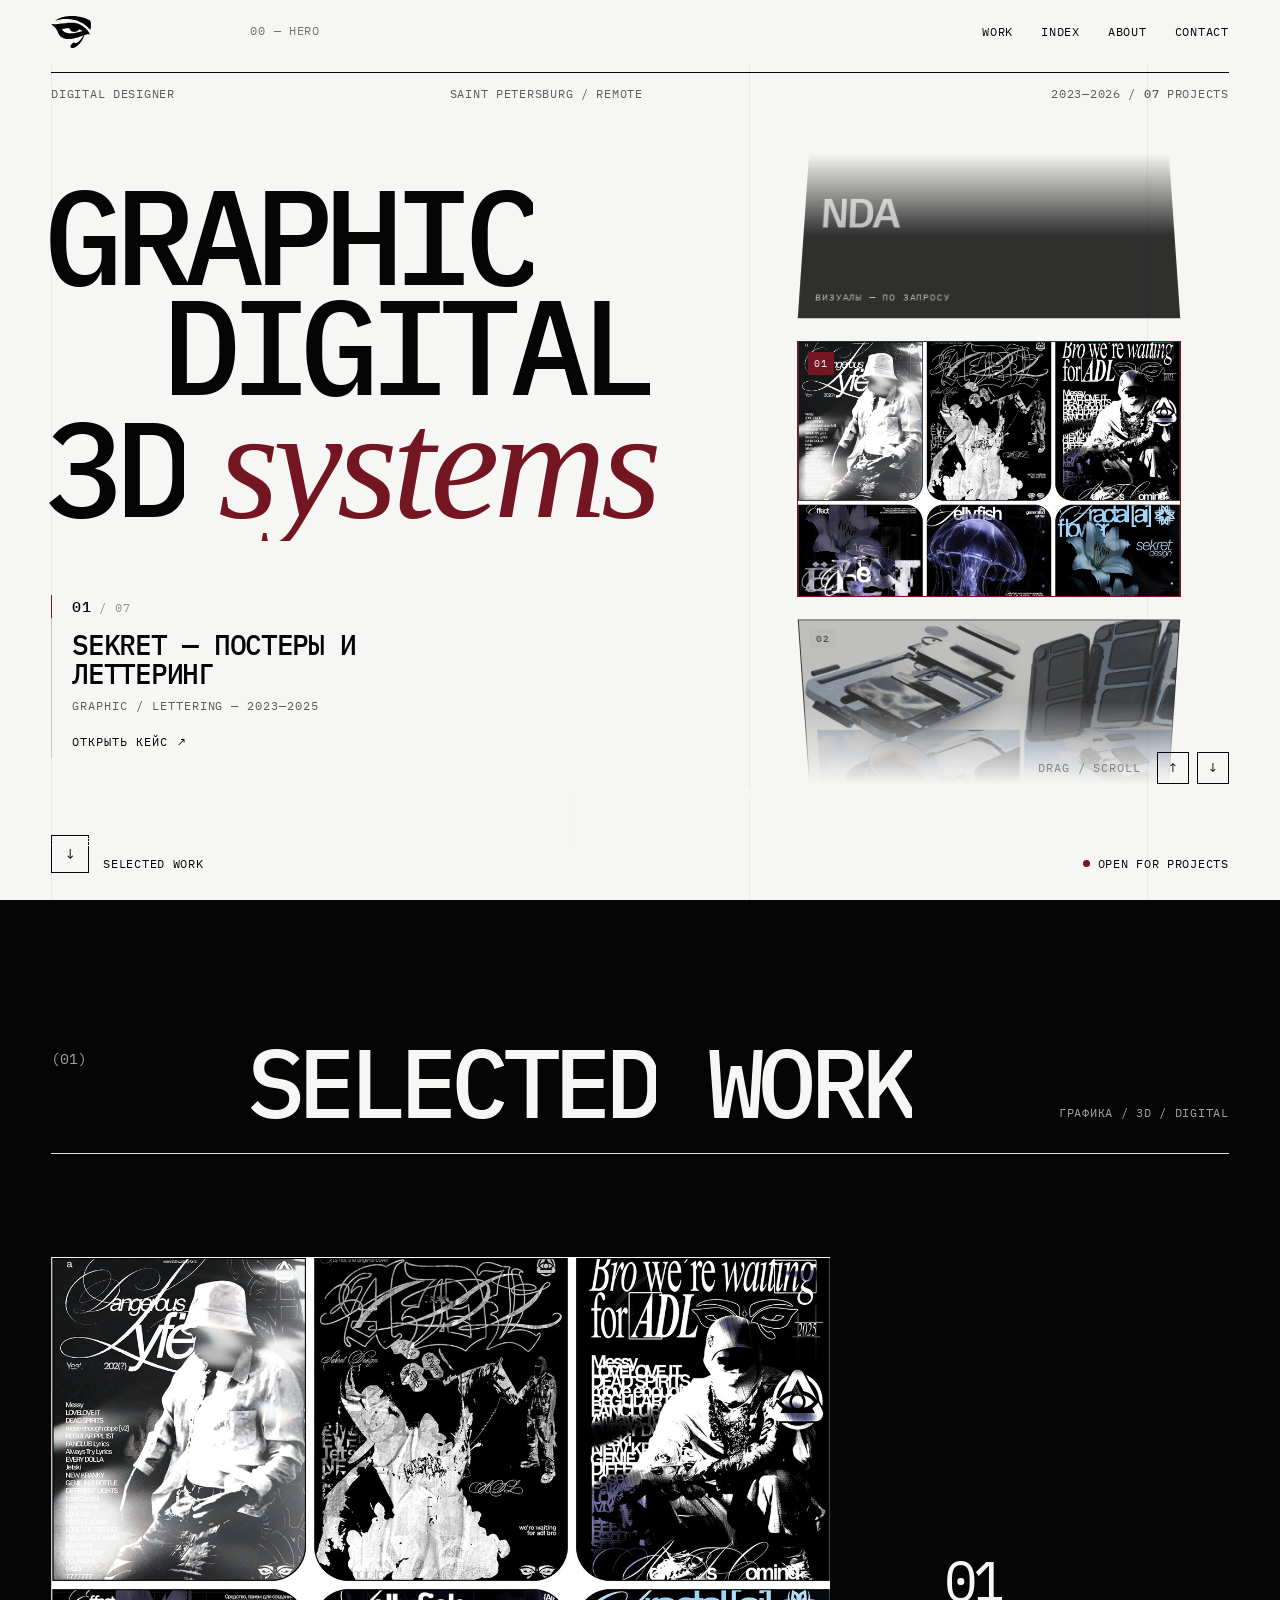
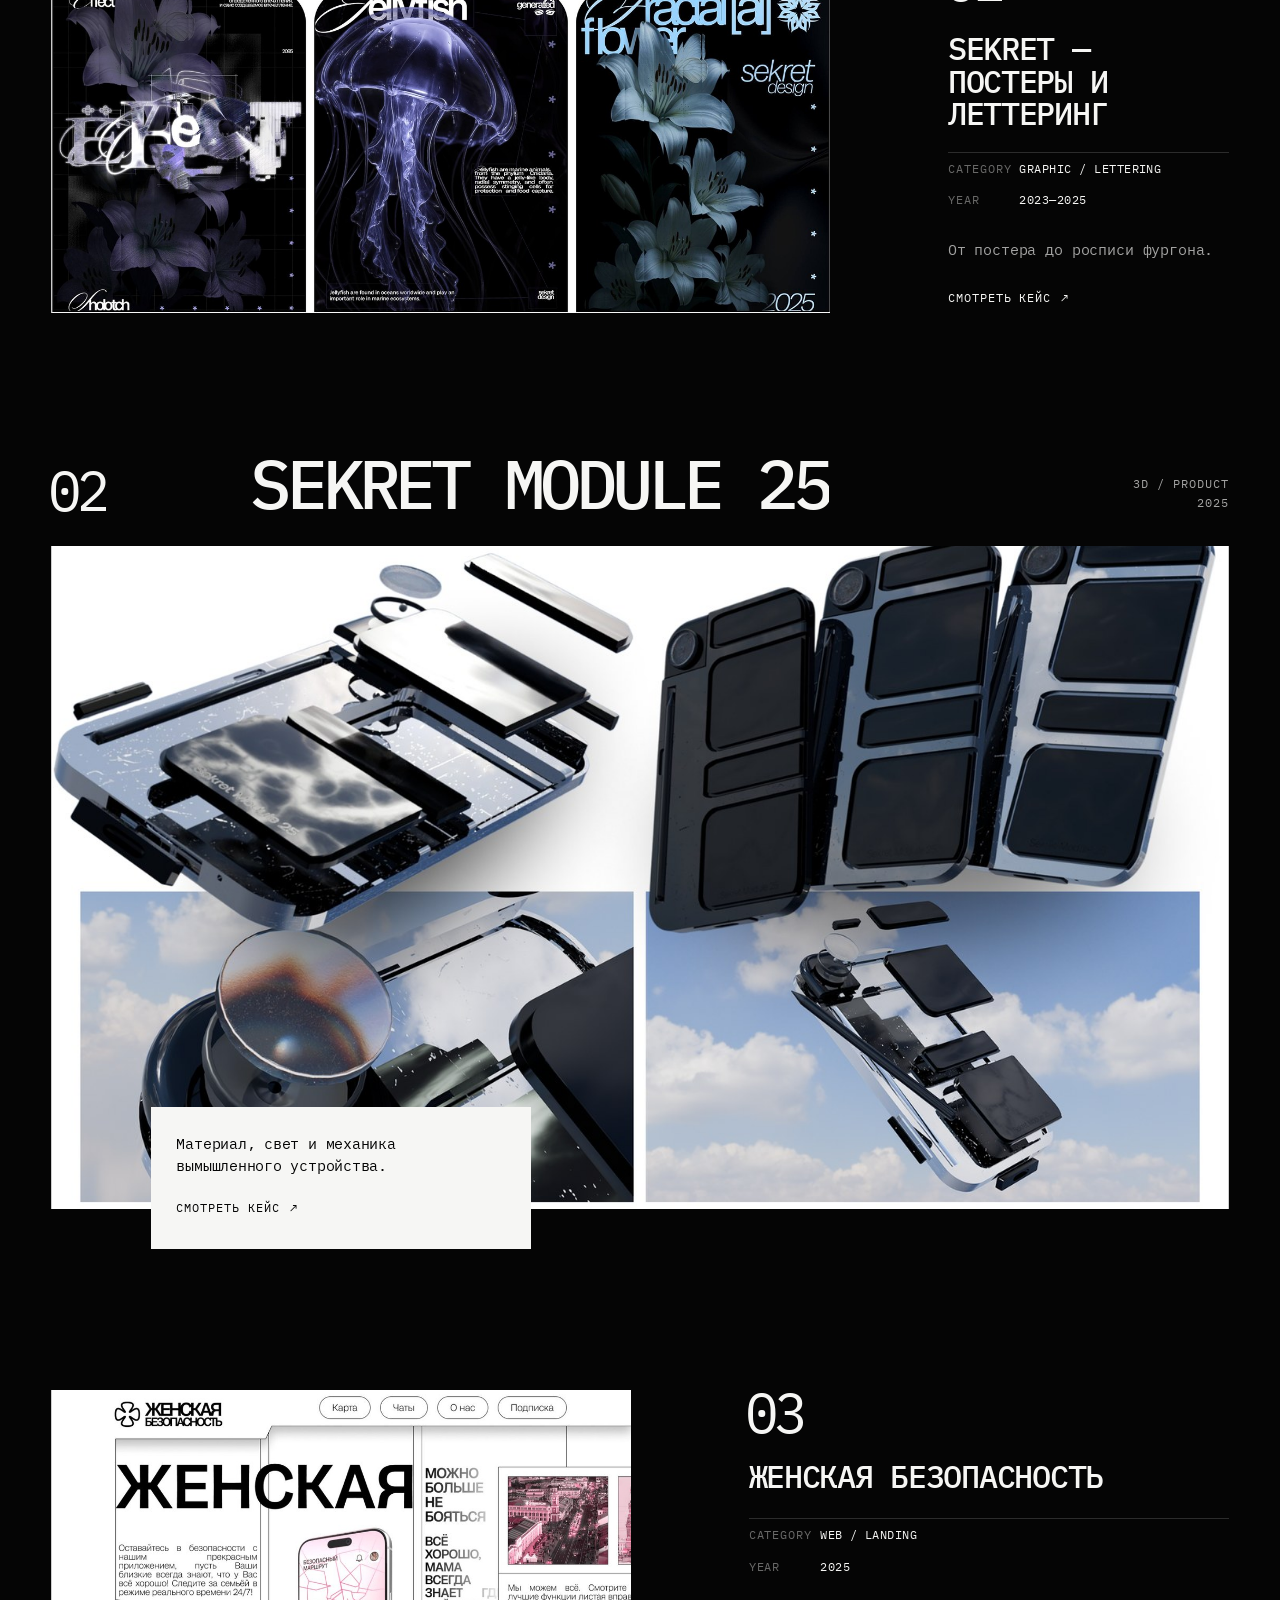
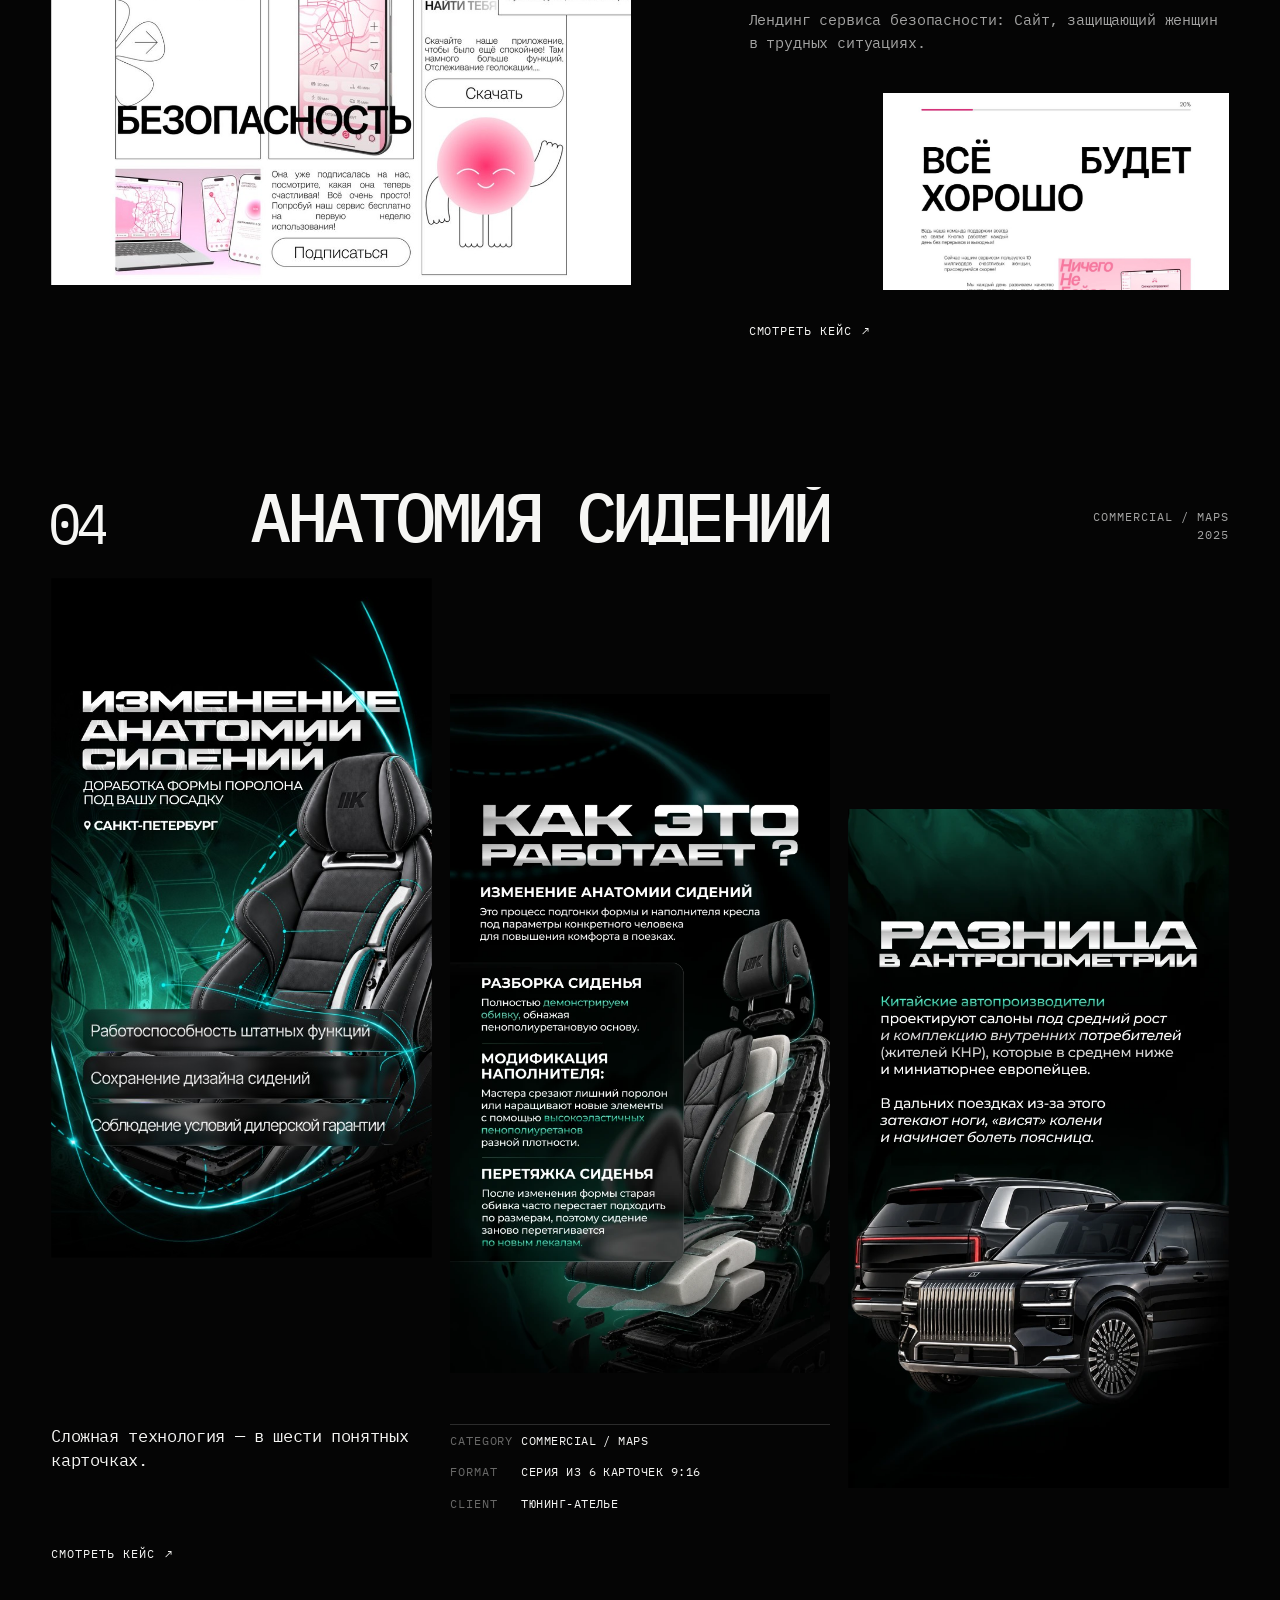
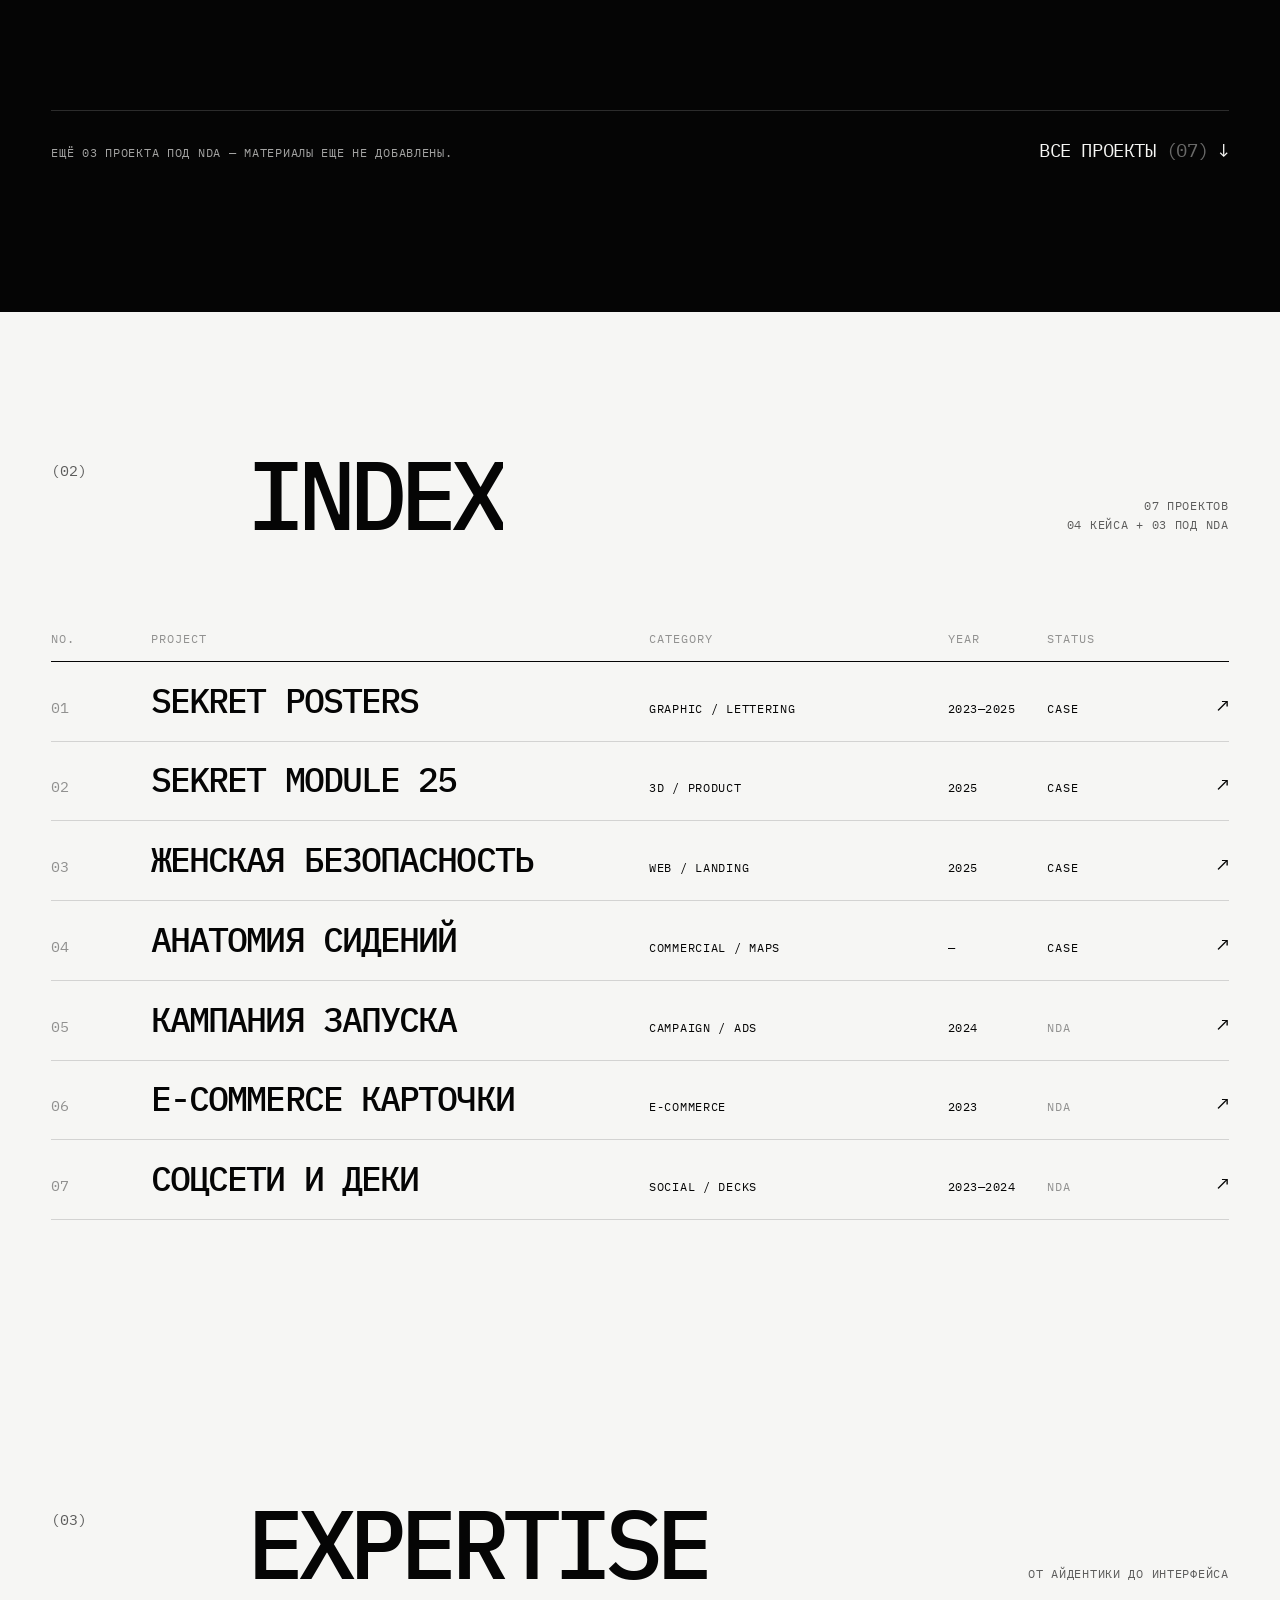
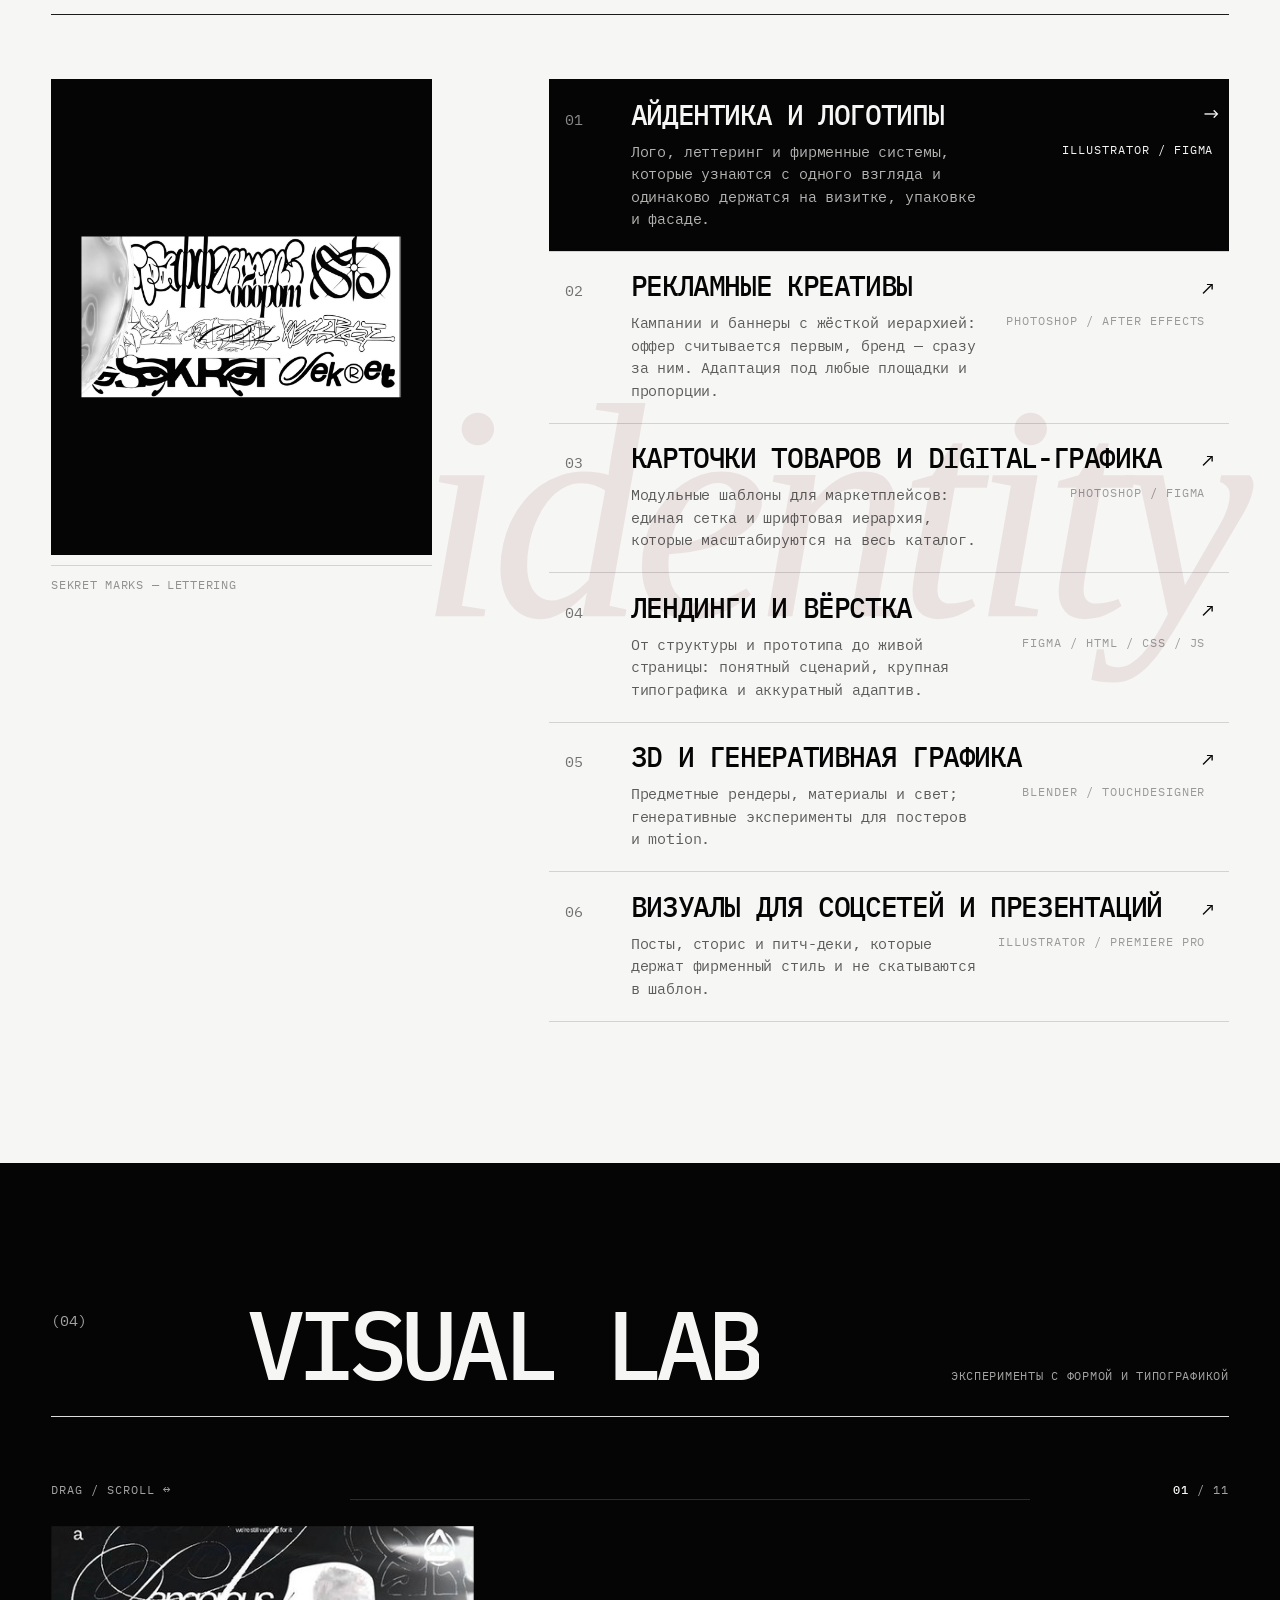
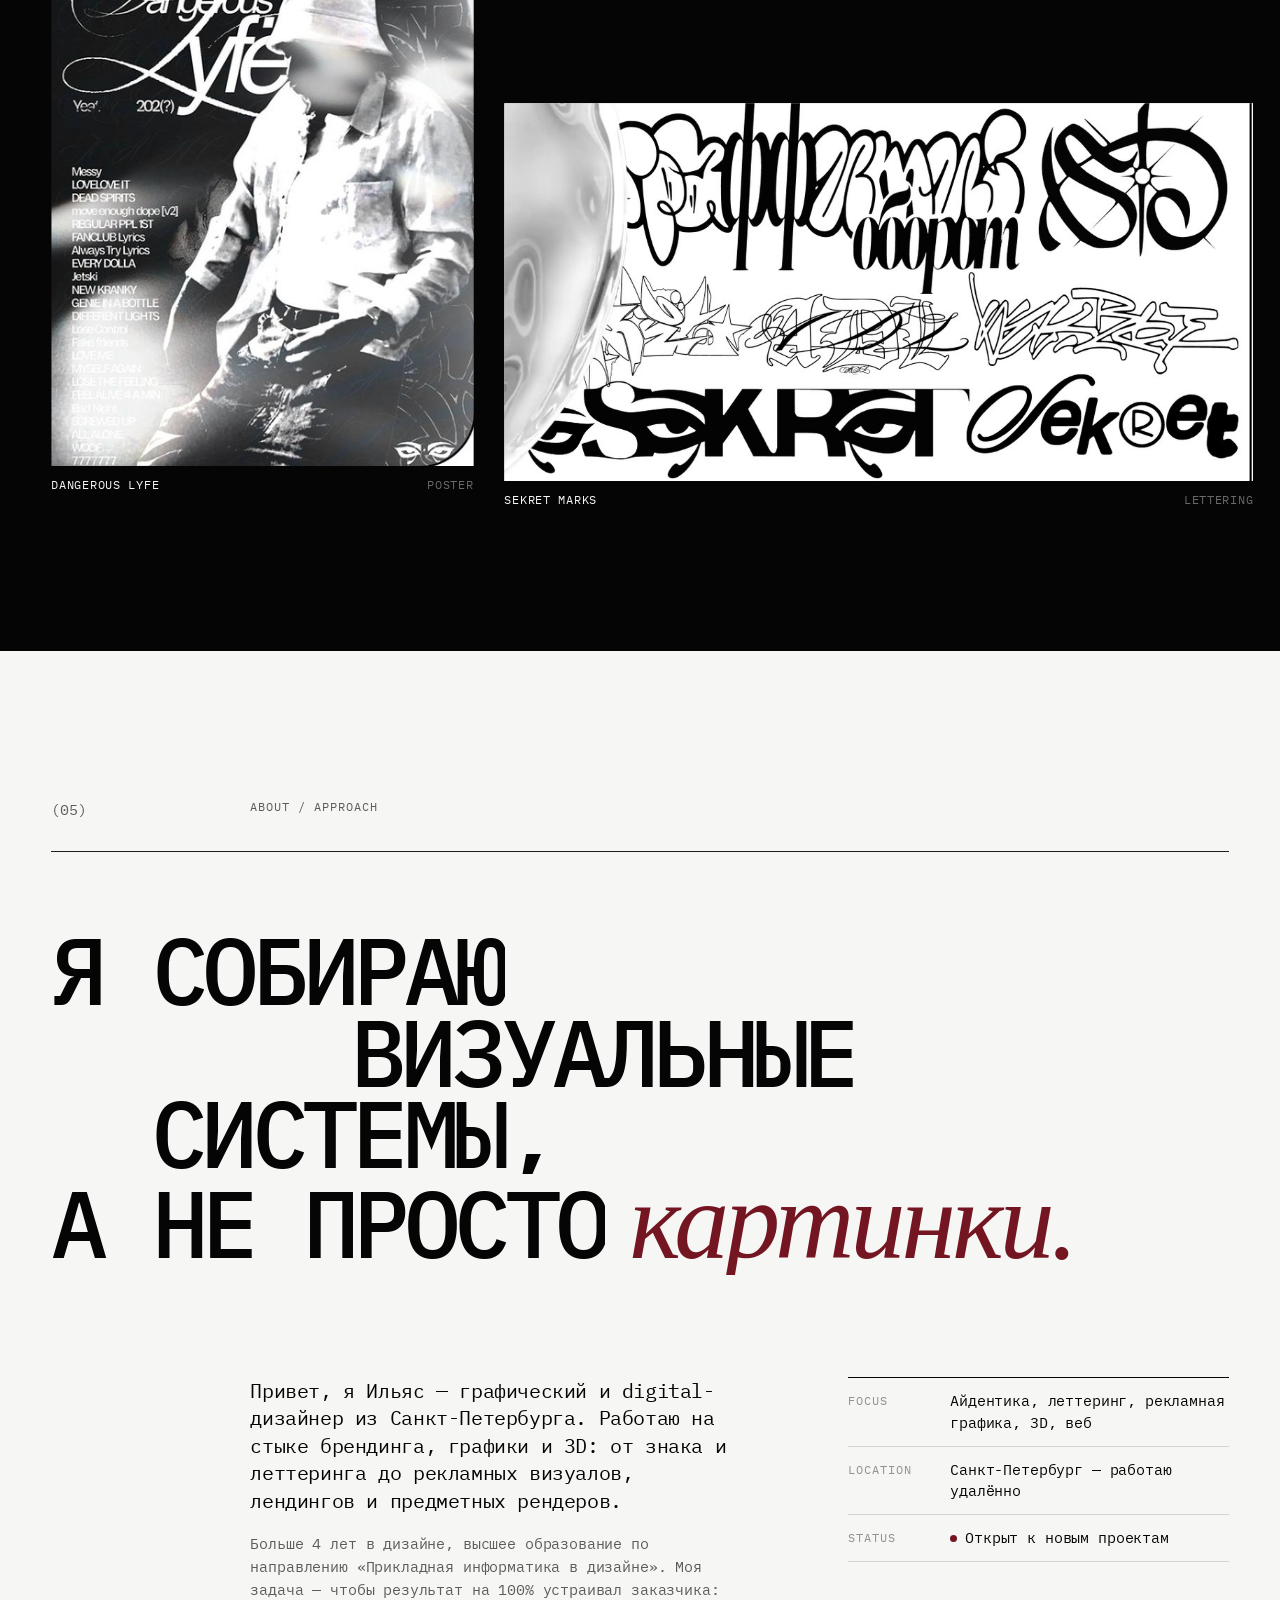
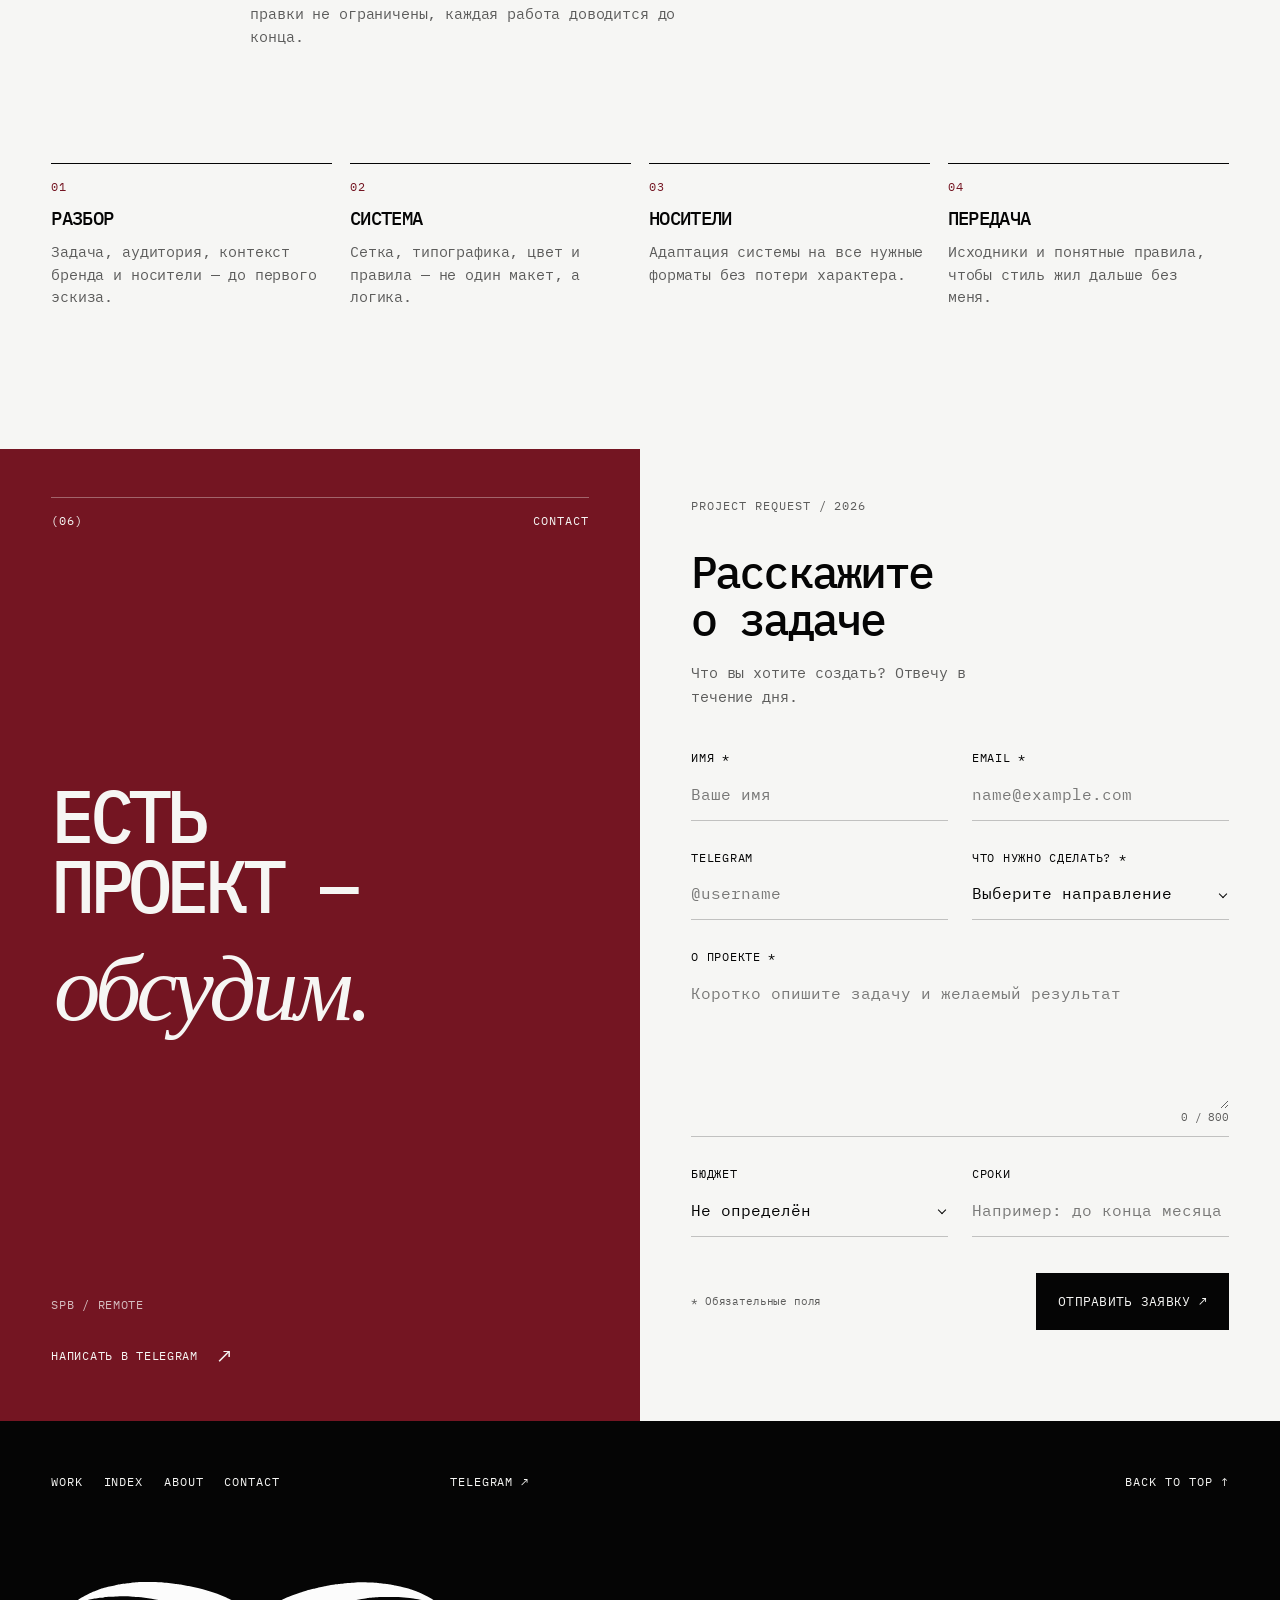
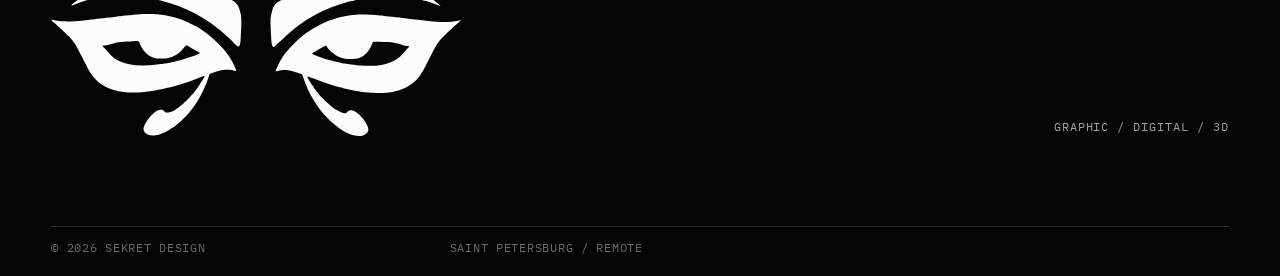
==== commit 11fe09af: "new text update" ====
--- a/index.html
+++ b/index.html
@@ -66,7 +66,7 @@
 
       <div class="hero-inner site-shell">
         <div class="hero-top grid-12">
-          <p class="ht-meta ht-meta--a"><span>Independent designer</span></p>
+          <p class="ht-meta ht-meta--a"><span>digital designer</span></p>
           <p class="ht-meta ht-meta--c"><span>Saint Petersburg / Remote</span></p>
           <p class="ht-meta ht-meta--d"><span>2023—2026 / <b id="projectCount">07</b> projects</span></p>
         </div>
@@ -189,7 +189,7 @@
           <div><dt>Category</dt><dd>Web / Landing</dd></div>
           <div><dt>Year</dt><dd>2025</dd></div>
         </dl>
-        <p class="case-statement">Лендинг сервиса безопасности: ясная структура, спокойная типографика и доверие к продукту.</p>
+        <p class="case-statement">Лендинг сервиса безопасности: Сайт, защищающий женщин в трудных ситуациях.</p>
         <div class="case-aux"><div data-reveal="media">
           <span class="crop" style="--sw:1100;--sh:917;--x:0;--y:290;--w:1100;--h:627"><img src="assets/work/landing-02.jpg" alt="Блок лендинга «Всё будет хорошо» с крупной типографикой" loading="lazy"></span>
         </div></div>
@@ -230,7 +230,7 @@
     </article>
 
     <div class="selected-end site-shell grid-12">
-      <p class="se-note">Ещё 03 проекта под NDA — материалы показываю по запросу.</p>
+      <p class="se-note">Ещё 03 проекта под NDA — материалы еще не добавлены.</p>
       <a class="se-link" href="#index">Все проекты <span>(07)</span> <b>↓</b></a>
     </div>
   </section>
@@ -286,7 +286,7 @@
         <li class="xp-row is-active" data-word="identity" data-caption="Sekret marks — lettering">
           <button class="xp-head" type="button" aria-expanded="false"><span class="xp-no">01</span><span class="xp-name">Айдентика и логотипы</span><span class="xp-icon" aria-hidden="true"></span></button>
           <div class="xp-detail"><div class="xp-detail-in">
-            <p class="xp-desc">Знаки, леттеринг и фирменные системы, которые узнаются с одного взгляда и одинаково держатся на визитке, упаковке и фасаде.</p>
+            <p class="xp-desc">Лого, леттеринг и фирменные системы, которые узнаются с одного взгляда и одинаково держатся на визитке, упаковке и фасаде.</p>
             <p class="xp-tools">Illustrator / Figma</p>
           </div></div>
         </li>
@@ -307,7 +307,7 @@
         <li class="xp-row" data-word="interface" data-caption="Женская безопасность — landing">
           <button class="xp-head" type="button" aria-expanded="false"><span class="xp-no">04</span><span class="xp-name">Лендинги и вёрстка</span><span class="xp-icon" aria-hidden="true"></span></button>
           <div class="xp-detail"><div class="xp-detail-in">
-            <p class="xp-desc">От структуры и прототипа до живой страницы: ясный сценарий, крупная типографика и аккуратный адаптив.</p>
+            <p class="xp-desc">От структуры и прототипа до живой страницы: понятный сценарий, крупная типографика и аккуратный адаптив.</p>
             <p class="xp-tools">Figma / HTML / CSS / JS</p>
           </div></div>
         </li>
@@ -379,7 +379,7 @@
         <div class="lab-media lab-media--paper" data-reveal="media">
           <span class="crop" style="--sw:987;--sh:933;--x:16;--y:0;--w:722;--h:933"><img src="assets/work/truck-lettering.jpg" alt="Леттеринг «Графферство оборот» и роспись фургона" loading="lazy"></span>
         </div>
-        <figcaption>Графферство оборот<em>Lettering / Street</em></figcaption>
+        <figcaption>Граффити-оборот<em>Lettering / Street</em></figcaption>
       </figure>
 
       <figure class="lab-item lab-item--s lab-item--bottom">
